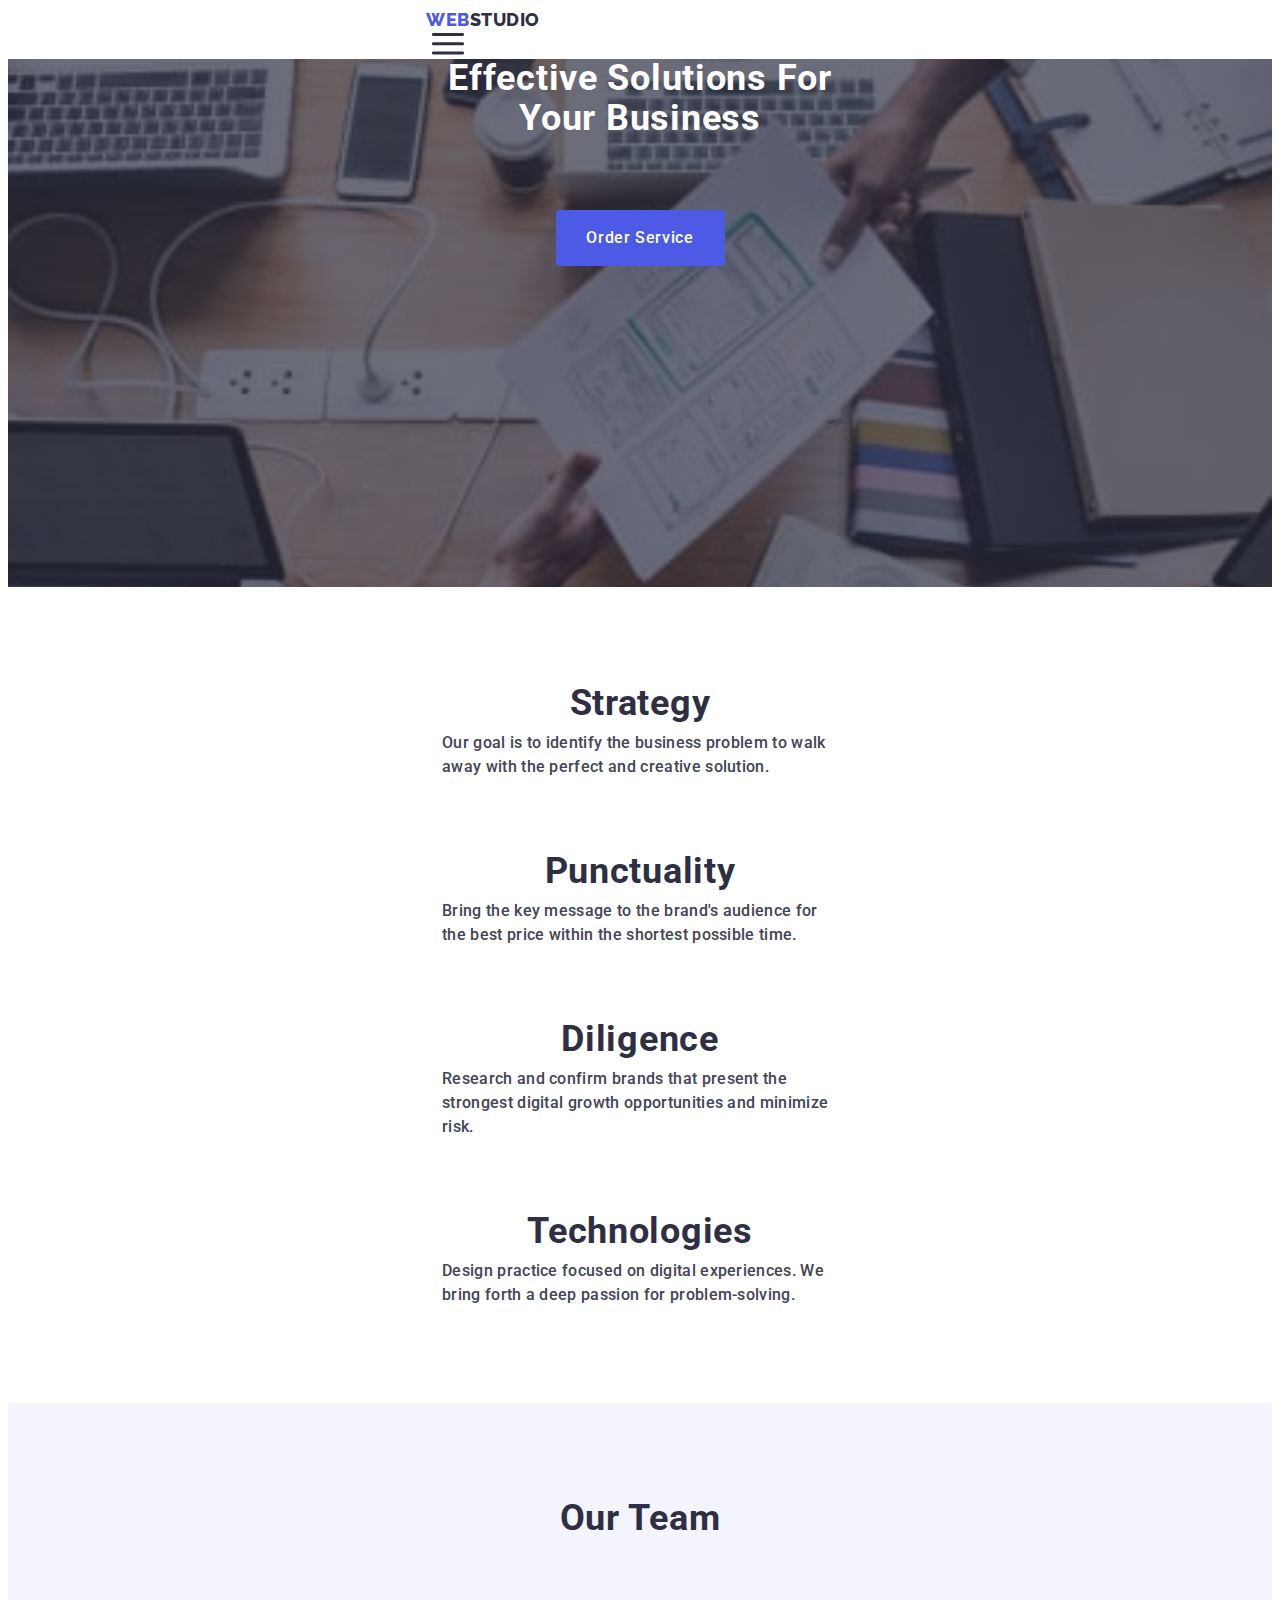
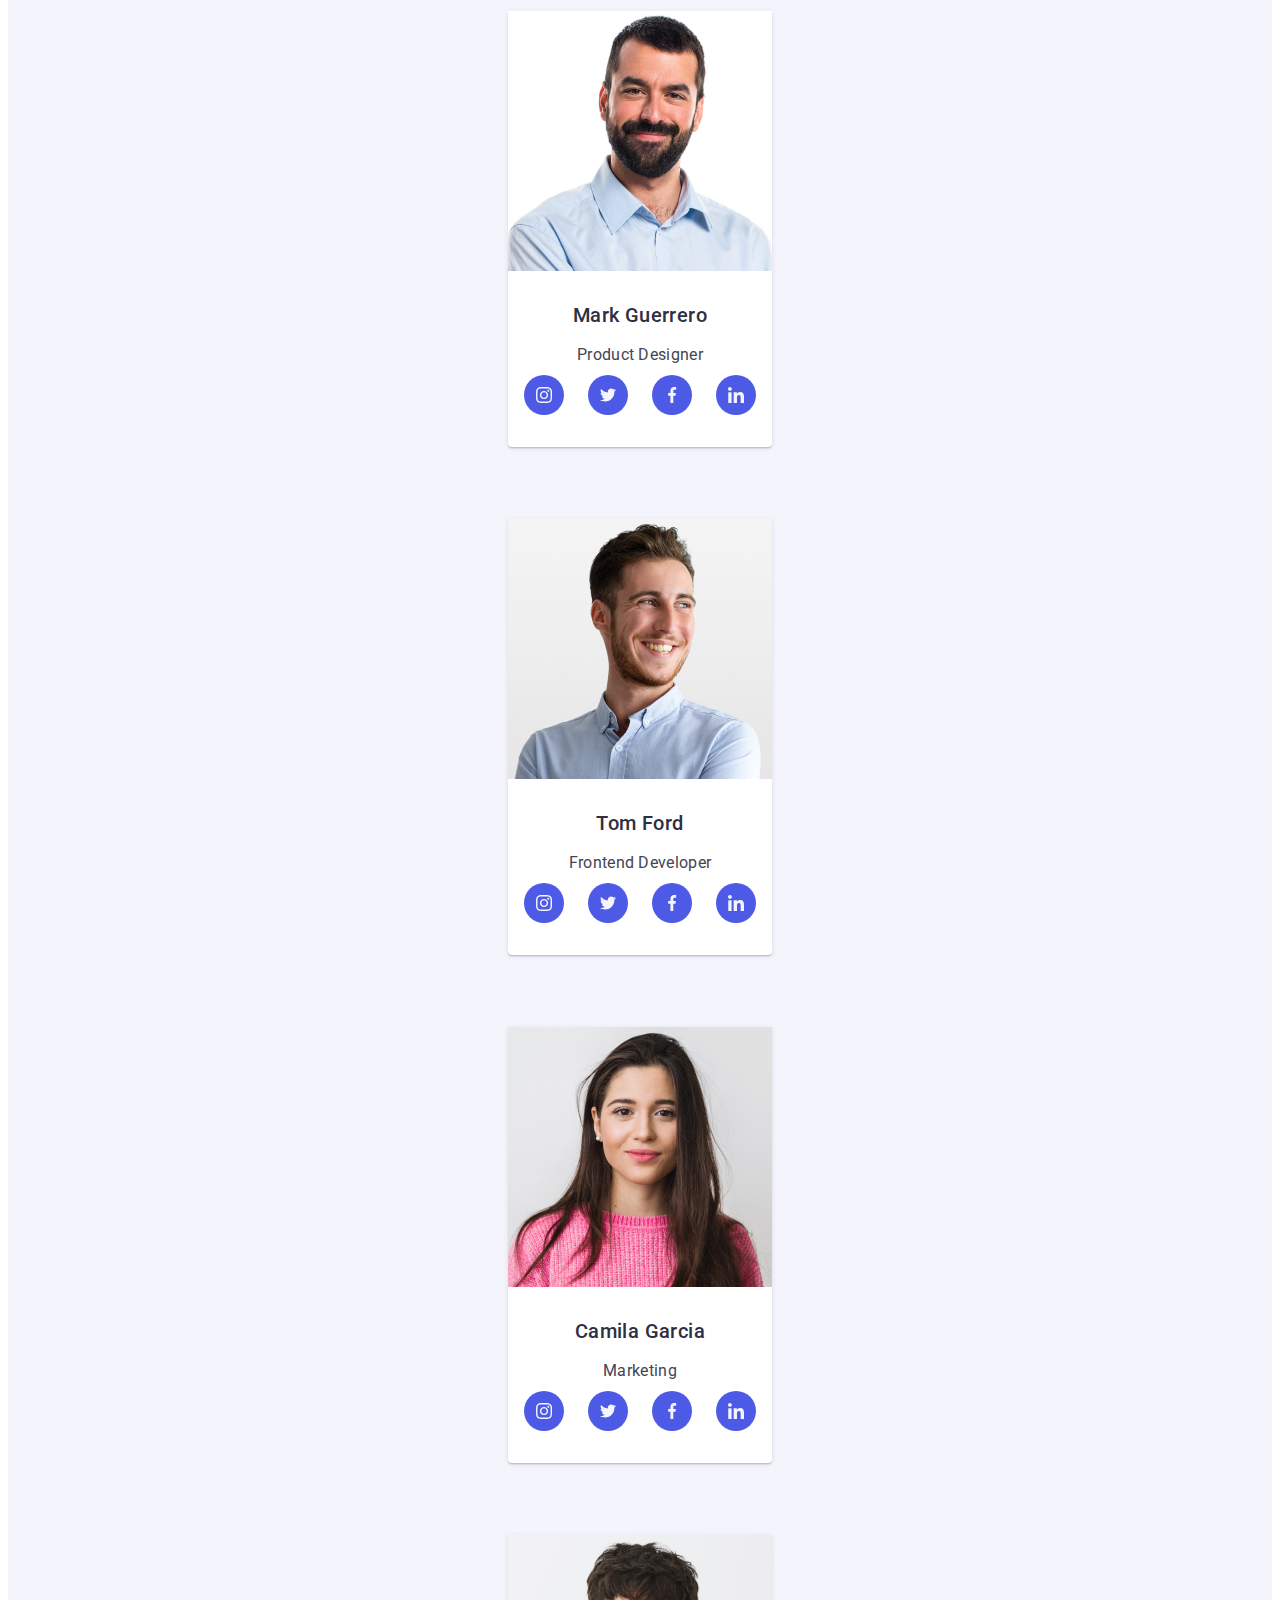
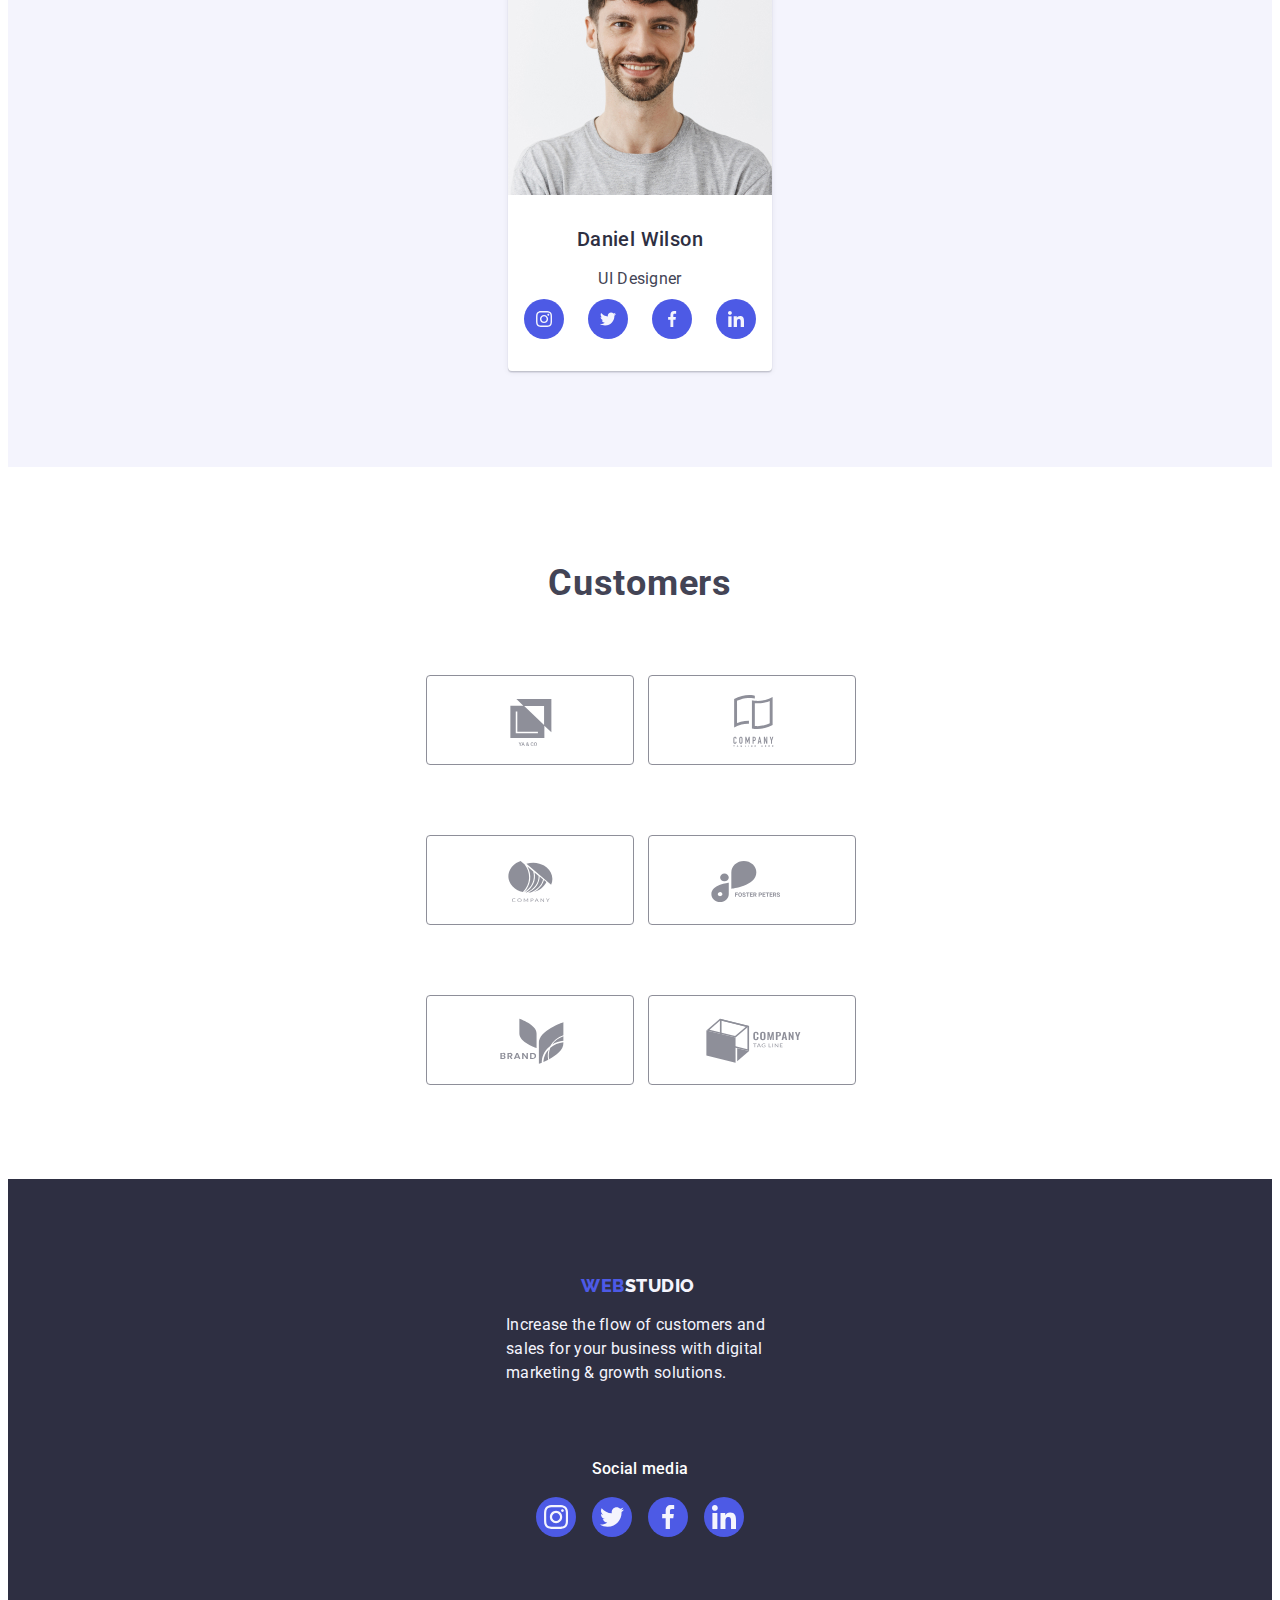
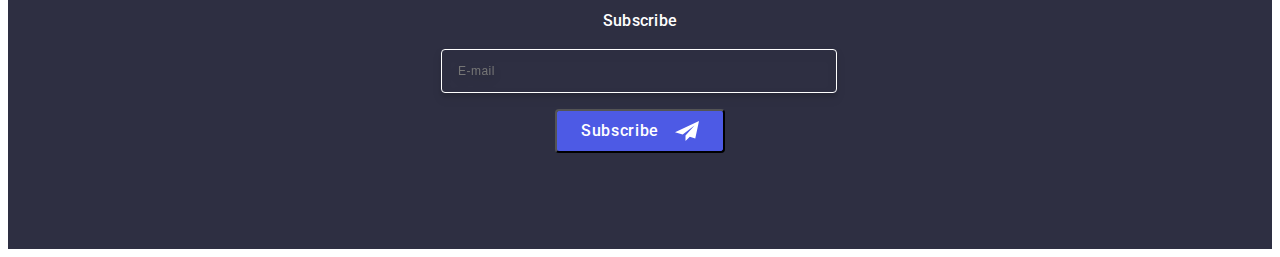
==== index.html @ 1b1dd99d "css" ====
<!DOCTYPE html>
<html lang="en">

<head>
  <meta charset="UTF-8">
  <meta http-equiv="X-UA-Compatible" content="IE=edge">
  <meta name="viewport" content="width=device-width, initial-scale=1.0">

  <link rel="stylesheet" href="https://cdnjs.cloudflare.com/ajax/libs/modern-normalize/2.0.0/modern-normalize.min.css"
    integrity="sha512-4xo8blKMVCiXpTaLzQSLSw3KFOVPWhm/TRtuPVc4WG6kUgjH6J03IBuG7JZPkcWMxJ5huwaBpOpnwYElP/m6wg=="
    crossorigin="anonymous" referrerpolicy="no-referrer" />

  <link rel="stylesheet" href="./css/styles.css">

  <link rel="preconnect" href="https://fonts.googleapis.com">
  <link rel="preconnect" href="https://fonts.gstatic.com" crossorigin>
  <link href="https://fonts.googleapis.com/css2?family=Raleway:wght@800&family=Roboto:wght@400;500;700&display=swap"
    rel="stylesheet">

  <title>WebStudio</title>

</head>

<body>

  <!-- Header -->

  <header class="teg-header">
    <div class="header-div container">
      <nav class="navigation list">
        <a href="./index.html" class="header-logo link">Web<span class="span-header">Studio</span></a>

        <ul class="menu list">
          <li><a href="./index.html" class="header-studio link current">Studio</a></li>
          <li><a href="./portfolio.html" class="header-studio link">Portfolio</a></li>
          <li><a href="" class="header-studio link">Contacts</a></li>
        </ul>
      </nav>

      <address class="mail-tel">
        <ul class="address list">
          <li><a href="mailto:info@devstudio.com" class="mail-tel-list link"> info@devstudio.com </a></li>
          <li><a href="tel:+110001111111" class="mail-tel-list link"> +11 (000) 111-11-11 </a></li>
        </ul>
      </address>

      <button type="button" class="open-menu-btn js-open-menu"><svg class="menu-svg-vector"><use href="./images/icons.svg#icon-Vector-1"></use></svg></button>

    </div>


<!-- mob-menu -->


    <div class="mob-menu js-menu-container">





      <button type="button" class="close-menu-btn js-close-menu"><svg class="menu-svg"><use href="./images/icons.svg#icon-icon-close-black"></use></svg></button>

      

<ul class="mob-menu-ul list">
  <li><a href="./index.html" class="mob-header-studio link current">Studio</a></li>
  <li><a href="./portfolio.html" class="mob-header-studio link">Portfolio</a></li>
  <li><a href="" class="mob-header-studio link">Contacts</a></li>
</ul>
</nav>




<address class="mob-mail-tel">
  <ul class="mob-address list">
    <li><a href="mailto:info@devstudio.com" class="mob-mail-tel-list link"> info@devstudio.com </a></li>
    <li><a href="tel:+110001111111" class=" mail link"> +11 (000) 111-11-11 </a></li>
  </ul>
</address>




<!-- <ul class="mob-ul-class-two list">
  <li class="mob-li-insta"><a href="" class="mob-insta-a"><svg class="mob-svg-teg-two" width="16" height="16">
        <use href="./images/icons.svg#icon-icon-instagram"></use>
      </svg></a></li>

  <li class="mob-li-insta"><a href="" class="mob-insta-a"><svg class="mob-svg-teg-two" width="16" height="16">
        <use href="./images/icons.svg#icon-icon-twitter"></use>
      </svg></a></li>

  <li class="mob-li-insta"><a href="" class="mob-insta-a"><svg class="mob-svg-teg-two" width="16" height="16">
        <use href="./images/icons.svg#icon-icon-facebook"></use>
      </svg></a></li>

  <li class="mob-li-insta"><a href="" class="mob-insta-a"><svg class="mob-svg-teg-two" width="16" height="16">
        <use href="./images/icons.svg#icon-icon-linkedin"></use>
      </svg></a></li>

</ul> -->

    </div>
  </header>





  <!-- Main -->

  <main>

    <!-- section 1 -->

    <section class="section-one">
      <div class="container">
        <h1 class="section-one-title">Effective Solutions for Your Business</h1>
        <button type="button" class="section-one-button" data-modal-open>Order Service</button>
      </div>
    </section>

    <!-- section 2 -->

    <section class="section-two">
      <div class="container">
        <h2 hidden class="visually-hidden">features</h2>

        <ul class="ul-class list">
          <li class="ul-content">

            <div class="div-icon"><svg width="64" height="64">
                <use href="./images/icons.svg#icon-icon-antenna"></use>
              </svg></div>

            <h3 class="section-two-title">Strategy</h3>
            <p class="section-two-p">Our goal is to identify the business problem
              to walk away with the perfect and creative solution.</p>
          </li>



          <li class="ul-content">

            <div class="div-icon"><svg width="64" height="64">
                <use href="./images/icons.svg#icon-icon-clock"></use>
              </svg></div>

            <h3 class="section-two-title">Punctuality</h3>
            <p class="section-two-p">Bring the key message to the brand's audience for the best price within the
              shortest possible time.</p>
          </li>



          <li class="ul-content">

            <div class="div-icon"><svg width="64" height="64">
                <use href="./images/icons.svg#icon-icon-diagram"></use>
              </svg></div>

            <h3 class="section-two-title">Diligence</h3>
            <p class="section-two-p">Research and confirm brands that present the
              strongest digital growth opportunities and minimize risk.</p>
          </li>



          <li class="ul-content">

            <div class="div-icon"><svg width="64" height="64">
                <use href="./images/icons.svg#icon-icon-astronaut"></use>
              </svg></div>

            <h3 class="section-two-title">Technologies</h3>
            <p class="section-two-p">Design practice focused on digital experiences.
              We bring forth a deep passion for problem-solving.</p>
          </li>
        </ul>
      </div>
    </section>

    <!-- section 3 -->

    <!-- <section class="section-three">
      <div class="container">
        <h2 class="section-three-title">What are we doing</h2>
        <ul class="ul-class list">
          <li class="ul-two-content"><img src="./images/images/Rectangle1.jpg" alt="Laptop photo" width="360"></li>
          <li class="ul-two-content"><img src="./images/images/Rectangle2.jpg" alt="Photo of the mobile application"
              width="360"></li>
          <li class="ul-two-content"><img src="./images/images/Rectangle3.jpg" alt="Phone photo" width="360"></li>
        </ul>
        </div>
        </section> -->




    <!-- section 4 -->

    <section class="section-four">
      <div class="container">
        <h2 class="section-three-title">Our Team</h2>


        <ul class="ul-class list ul-four">

          <li class="ul-three-content list-background"><img src="./images/images/img1.jpg" alt="Employee photo"
              width="264">

            <div class="members-container">
              <h3 class="section-two-title title-modile">Mark Guerrero</h3>
              <p class="section-two-p p-mobile">Product Designer</p>
              <ul class="ul-class-two list">
                <li class="li-insta"><a href="" class="insta-a"><svg class="svg-teg-two" width="16" height="16">
                      <use href="./images/icons.svg#icon-icon-instagram"></use>
                    </svg></a></li>

                <li class="li-insta"><a href="" class="insta-a"><svg class="svg-teg-two" width="16" height="16">
                      <use href="./images/icons.svg#icon-icon-twitter"></use>
                    </svg></a></li>

                <li class="li-insta"><a href="" class="insta-a"><svg class="svg-teg-two" width="16" height="16">
                      <use href="./images/icons.svg#icon-icon-facebook"></use>
                    </svg></a></li>

                <li class="li-insta"><a href="" class="insta-a"><svg class="svg-teg-two" width="16" height="16">
                      <use href="./images/icons.svg#icon-icon-linkedin"></use>
                    </svg></a></li>

              </ul>
            </div>
          </li>

          <li class="ul-three-content list-background"><img src="./images/images/img2.jpg" alt="Employee photo"
              width="264">

            <div class="members-container">
              <h3 class="section-two-title title-modile">Tom Ford</h3>
              <p class="section-two-p p-mobile">Frontend Developer</p>
              <ul class="ul-class-two list">

                <li class="li-insta"><a href="" class="insta-a"><svg class="svg-teg-two" width="16" height="16">
                      <use href="./images/icons.svg#icon-icon-instagram"></use>
                    </svg></a></li>

                <li class="li-insta"><a href="" class="insta-a"><svg class="svg-teg-two" width="16" height="16">
                      <use href="./images/icons.svg#icon-icon-twitter"></use>
                    </svg></a></li>

                <li class="li-insta"><a href="" class="insta-a"><svg class="svg-teg-two" width="16" height="16">
                      <use href="./images/icons.svg#icon-icon-facebook"></use>
                    </svg></a></li>

                <li class="li-insta"><a href="" class="insta-a"><svg class="svg-teg-two" width="16" height="16">
                      <use href="./images/icons.svg#icon-icon-linkedin"></use>
                    </svg></a></li>

              </ul>
            </div>
          </li>

          <li class="ul-three-content list-background"><img src="./images/images/img3.jpg" alt="Employee photo"
              width="264">
            <div class="members-container">
              <h3 class="section-two-title title-modile">Camila Garcia</h3>
              <p class="section-two-p p-mobile">Marketing</p>
              <ul class="ul-class-two list">
                <li class="li-insta"><a href="" class="insta-a"><svg class="svg-teg-two" width="16" height="16">
                      <use href="./images/icons.svg#icon-icon-instagram"></use>
                    </svg></a></li>

                <li class="li-insta"><a href="" class="insta-a"><svg class="svg-teg-two" width="16" height="16">
                      <use href="./images/icons.svg#icon-icon-twitter"></use>
                    </svg></a></li>

                <li class="li-insta"><a href="" class="insta-a"><svg class="svg-teg-two" width="16" height="16">
                      <use href="./images/icons.svg#icon-icon-facebook"></use>
                    </svg></a></li>

                <li class="li-insta"><a href="" class="insta-a"><svg class="svg-teg-two" width="16" height="16">
                      <use href="./images/icons.svg#icon-icon-linkedin"></use>
                    </svg></a></li>
              </ul>
            </div>
          </li>

          <li class="ul-three-content list-background"><img src="./images/images/img4.jpg" alt="Employee photo"
              width="264">

            <div class="members-container">
              <h3 class="section-two-title title-modile">Daniel Wilson</h3>
              <p class="section-two-p p-mobile">UI Designer</p>
              <ul class="ul-class-two list">
                <li class="li-insta"><a href="" class="insta-a"><svg class="svg-teg-two" width="16" height="16">
                      <use href="./images/icons.svg#icon-icon-instagram"></use>
                    </svg></a></li>

                <li class="li-insta"><a href="" class="insta-a"><svg class="svg-teg-two" width="16" height="16">
                      <use href="./images/icons.svg#icon-icon-twitter"></use>
                    </svg></a></li>

                <li class="li-insta"><a href="" class="insta-a"><svg class="svg-teg-two" width="16" height="16">
                      <use href="./images/icons.svg#icon-icon-facebook"></use>
                    </svg></a></li>

                <li class="li-insta"><a href="" class="insta-a"><svg class="svg-teg-two" width="16" height="16">
                      <use href="./images/icons.svg#icon-icon-linkedin"></use>
                    </svg></a></li>
              </ul>
            </div>
          </li>
        </ul>
      </div>
    </section>

    <!-- section 5 -->

    <section class="section-five">

      <div class="container">
        <h2 class="title-five">Customers</h2>

        <ul class="customers-list">

          <li class="li-customers"><a href="" class="a-customers"><svg class="svg-five" width="104" height="56">
                <use href="./images/icons.svg#icon-icon-logo1"></use>
              </svg></a></li>

          <li class="li-customers"><a href="" class="a-customers"><svg class="svg-five" width="104" height="56">
                <use href="./images/icons.svg#icon-icon-logo2"></use>
              </svg></a></li>

          <li class="li-customers"><a href="" class="a-customers"><svg class="svg-five" width="104" height="56">
                <use href="./images/icons.svg#icon-icon-logo3"></use>
              </svg></a></li>

          <li class="li-customers"><a href="" class="a-customers"><svg class="svg-five" width="104" height="56">
                <use href="./images/icons.svg#icon-icon-logo4"></use>
              </svg></a></li>

          <li class="li-customers"><a href="" class="a-customers"><svg class="svg-five" width="104" height="56">
                <use href="./images/icons.svg#icon-icon-logo5"></use>
              </svg></a></li>

          <li class="li-customers"><a href="" class="a-customers"><svg class="svg-five" width="104" height="56">
                <use href="./images/icons.svg#icon-icon-logo6"></use>
              </svg></a></li>


        </ul>





      </div>
    </section>

  </main>

  <!-- Footer -->
  <footer class="footer">

    <div class="div-footer container">

      <div class="div-footer-two ">
        <a href="./index.html" class="footer-logo link">Web<span class="span-footer">Studio</span></a>
        <p class="footer-p">Increase the flow of customers and sales for your business with
          digital marketing & growth solutions.</p>
      </div>

      <div class="div-footer-two">
        <p class="footer-p-two">Social media</p>
        <ul class="footer-ul">

          <li class="footer-li"><a href="" class="footer-a"><svg class="svg-footer" width="24" height="24">
                <use href="./images/icons.svg#icon-icon-instagram"></use>
              </svg></a></li>

          <li class="footer-li"><a href="" class="footer-a"><svg class="svg-footer" width="24" height="24">
                <use href="./images/icons.svg#icon-icon-twitter"></use>
              </svg></a></li>

          <li class="footer-li"><a href="" class="footer-a"><svg class="svg-footer" width="24" height="24">
                <use href="./images/icons.svg#icon-icon-facebook"></use>
              </svg></a></li>

          <li class="footer-li"><a href="" class="footer-a"><svg class="svg-footer" width="24" height="24">
                <use href="./images/icons.svg#icon-icon-linkedin"></use>
              </svg></a></li>

        </ul>

      </div>

      <!-- Form -->

      <div class="div-form">

        <p class="p-form">Subscribe</p>

        <form class="form">

          <label class="label-form">

            <input type="email" name="name-input" placeholder="E-mail" class="input">

          </label>

          <button type="submit" class="form-button">Subscribe<svg width="24" height="24" class="form-svg">
              <use href="./images/icons.svg#icon-telega"></use>
            </svg></button>

        </form>
      </div>
    </div>



  </footer>


  <!-- Window -->

  <!-- <div class="backdrope is-hidden" data-modal>
                
                
                <div class="div-window-two window-div" >
                
                <button type="button" class="button-window" data-modal-close><svg class="svg-window" width="8" height="8">
                    <use href="./images/icons.svg#icon-icon-close-black"></use>
                  </svg></button>
                
                <p class="window-p">Leave your contacts and we will call you back</p> -->

  <!-- Form -->

  <!-- <form>
                
                     <div class="window-div-form">
                
                <label for="user-name" class="label-form-window">Name</label>
                
                  <div class="window-div-label">
                <input type="text" name="user-name" id="user-name" class="window-div-input">
                <svg width="18" height="24" class="input-svg"><use href="./images/icons.svg#icon-person-black"></use></svg>
                  </div>
                
                      </div>
                
                
                      <div class="window-div-form">
                
                <label for="user-name-two" class="label-form-window">Phone</label>
                
                <div class="window-div-label">
                  <input type="text" name="user-name" id="user-name-two" class="window-div-input">
                  <svg width="18" height="24" class="input-svg"><use href="./images/icons.svg#icon-phone-black"></use></svg>
                </div>
                  </div>
                
                      <div class="window-div-form">
                <label for="user-name-three" class="label-form-window">Email</label>
                
                <div class="window-div-label">
                <input type="text" name="user-name" id="user-name-three" class="window-div-input">
                <svg width="18" height="24" class="input-svg"><use href="./images/icons.svg#icon-email-black"></use></svg>
                </div>
                
                      </div> -->

  <!-- comment -->

  <!-- <div class="div-form-four">
                
                <label for="user-comment" class="label-form-window">Comment</label>
                <textarea name="user-comment" id="user-comment" placeholder="Text input" cols="30" rows="10" class="textarea"></textarea>
                
                      </div>
                
                
                    <div class="div-checkbox">
                
                <input type="checkbox" id="user-privacy" value="true" name="user-privacy" class="visually-hidden checkbox-input">
                <label for="user-privacy" class="checkbox-label">
                  <span class="checkbox-span"><svg width="10" height="8"><use href="./images/icons.svg#icon-vector"></use></svg></span>
                  I accept the terms and conditions of the <a href="" class="span-a"><u>Privacy Policy</u></a>
                </label>
                
                    </div>

                    <button class="form-button-two">Send</button>
                    </form>
                    
                    
                    </div>
                    
                    </div> -->

  


  <script src="./js/mobile-menu.js"></script>

  <script src="./js/modal.js"></script>
  

</body>

</html>
---- css/styles.css ----
:root {
    --background-color: #FFFFFF;
    --logo-color: #2e2f42;
    --nav-color: #404bbf;
    --p-color: #434455;
    --section-color: #f4f4fd;
    --logo-color: #4D5AE5;
}


body {
    font-family: "Roboto", sans-serif;
    color: #434455;
    background-color: #FFFFFF;
}

p,
h1,
h2,
h3,
h4,
h5,
h6 {
    margin-top: 0;
    margin-bottom: 0;
}

.link {
    text-decoration: none;
}

img {
    display: block;
}

a {
    text-decoration: none;
}

ul {
    list-style-type: none;
    margin-top: 0;
    margin-bottom: 0;
    padding-left: 0;
}

.visually-hidden {
    position: absolute;
    width: 1px;
    height: 1px;
    margin: -1px;
    border: 0;
    padding: 0;
    white-space: nowrap;
    clip-path: inset(100%);
    clip: rect(0 0 0 0);
    overflow: hidden;
}

/* .teg-header {
    border-bottom: 1px solid #e7e9fc;
    box-shadow: 0px 2px 1px rgba(46, 47, 66, 0.08), 0px 1px 1px rgba(46, 47, 66, 0.16), 0px 1px 6px rgba(46, 47, 66, 0.08);
}


.header-logo {
    font-family: "Raleway", sans-serif;
    font-weight: 800;
    font-size: 18px;
    line-height: 1.17;
    letter-spacing: 0.03em;
    text-transform: uppercase;
    color: #4d5ae5;
    margin-right: 76px;
}

.span-header {
    color: #2e2f42;
    text-transform: uppercase;
}

.app-class {
    display: block;
    transition: box-shadow 250ms cubic-bezier(0.4, 0, 0.2, 1);
}

.app-class:hover {
    box-shadow: 0px 1px 6px rgba(46, 47, 66, 0.08),
    0px 1px 1px rgba(46, 47, 66, 0.16),
    0px 2px 1px rgba(46, 47, 66, 0.08);
}

.app-class:focus {
    box-shadow: 0px 1px 6px rgba(46, 47, 66, 0.08),
    0px 1px 1px rgba(46, 47, 66, 0.16),
    0px 2px 1px rgba(46, 47, 66, 0.08);
}

.header-studio {
    font-weight: 500;
    font-size: 16px;
    line-height: 1.5;
    letter-spacing: 0.02em;
    color: #2e2f42;
    padding-top: 24px;
    padding-bottom: 24px;
    display: block;
    transition: color 250ms cubic-bezier(0.4, 0, 0.2, 1);
}

.list {
    list-style: none;
}

.header-studio:hover {
    color: #404bbf;
}

.header-studio:focus {
    color: #404bbf;
}

.mail-tel {
    font-style: normal;
    margin-left: auto;
}

.address-style {
    font-style: normal;
}

.mail-tel-list {
    font-size: 16px;
    line-height: 1.5;
    letter-spacing: 0.02em;
    color: #434455;
    transition: color 250ms cubic-bezier(0.4, 0, 0.2, 1);
}

.mail-tel-list:hover {
    color: #404BBF;
}

.mail-tel-list:focus {
    color: #404bbf;
}

.section-one {
    background-color: #2e2f42;
    padding-top: 188px;
    padding-bottom: 188px;
    background-image: linear-gradient(rgba(46, 47, 66, 0.7),
    rgba(46, 47, 66, 0.7)), url(../images/images/7e83b6c8ee4603ea892aa8aaebb3c5fe.jpg);
    max-width: 1440px;
    background-repeat: no-repeat;
    background-position: center;
    background-size: cover;
    margin: auto;
}

.section-one-title {
    font-size: 56px;
    line-height: 1.07;
    text-align: center;
    letter-spacing: 0.02em;
    color: #FFFFFF;
    max-width: 496px;
    margin-left: auto;
    margin-right: auto;
    margin-bottom: 48px;
}

.div-icon {
    display: flex;
    align-items: center;
    justify-content: center;
    height: 112px;
    background-color: #F4F4FD;
    border-radius: 4px;
    margin-bottom: 8px;
}

.ul-four {
    box-shadow: 0px 1px 6px rgba(46, 47, 66, 0.08),
    0px 1px 1px rgba(46, 47, 66, 0.16),
    0px 2px 1px rgba(46, 47, 66, 0.08);;
}

.section-one-button {
    font-family: "Roboto", sans-serif;
    background-color: #4D5AE5;
    font-weight: 500;
    font-size: 16px;
    line-height: 1.5;
    letter-spacing: 0.04em;
    color: #FFFFFF;
    cursor: pointer;
    display: block;
    min-width: 169px;
    height: 56px;
    border: none;
    border-radius: 4px;
    margin-left: auto;
    margin-right: auto;
    transition: background-color 250ms cubic-bezier(0.4, 0, 0.2, 1);;
}

.section-one-button:hover {
    background-color: #404BBF;
    text-align: center;
}

.section-one-button:focus {
    background-color: #404BBF;
}

.section-two-title {
    font-weight: 500;
    font-size: 20px;
    line-height: 1.2;
    letter-spacing: 0.02em;
    color: #2e2f42;
    margin-bottom: 8px;
}

.section-two-p {
    font-size: 16px;
    line-height: 1.5;
    letter-spacing: 0.02em;
    color: #434455;
}

/*  */

.section-three-title {
    font-size: 36px;
    line-height: 1.11;
    text-align: center;
    letter-spacing: 0.02em;
    text-transform: capitalize;
    color: #2e2f42;
    margin-bottom: 72px;
}

.section-four {
    background-color: #F4F4FD;
    /* padding-top: 120px;
    padding-bottom: 120px; */
}

 .list-background {
    background-color: #FFFFFF;
}

.footer {
    background-color: #2e2f42;
    padding-top: 100px;
    padding-bottom: 100px;
}










/* .footer-logo {
    font-family: "Raleway", sans-serif;
    font-weight: 800;
    font-size: 18px;
    line-height: 1.17;
    letter-spacing: 0.03em;
    color: #4d5ae5;
    text-transform: uppercase;
    display: inline-block;
    margin-bottom: 16px;
} */

/* .span-footer {
    color: #f4f4fd;
    text-transform: uppercase;
}

.footer-p {
    line-height: 1.5;
    color: #F4F4FD;
    letter-spacing: 0.02em;
    max-width: 264px;
} */









/* .buttons {
    font-family: "Roboto", sans-serif;
    font-weight: 500;
    font-size: 16px;
    line-height: 1.5;
    letter-spacing: 0.04em;
    color: #4d5ae5;
    background-color: #F4F4FD;
    cursor: pointer;
    padding: 12px 24px;
    border: 1px solid #e7e9fc;
    border-radius: 4px;
    transition: color 250ms cubic-bezier(0.4, 0, 0.2, 1),
    background-color 250ms cubic-bezier(0.4, 0, 0.2, 1),
    border-color 250ms cubic-bezier(0.4, 0, 0.2, 1),
    box-shadow 250ms cubic-bezier(0.4, 0, 0.2, 1);
}

.buttons:hover {
    color: #FFFFFF;
    background-color: #404BBF;
    border: 1px solid transparent;
    box-shadow: 0px 3px 1px rgba(0, 0, 0, 0.1),
    0px 2px 1px rgba(0, 0, 0, 0.08),
    0px 2px 2px rgba(0, 0, 0, 0.12);
}

.buttons:focus {
    color: #FFFFFF;
    background-color: #404BBF;
    border: 1px solid transparent;
    box-shadow: 0px 3px 1px rgba(0, 0, 0, 0.1),
    0px 2px 1px rgba(0, 0, 0, 0.08), 
    0px 2px 2px rgba(0, 0, 0, 0.12);
}

.title-for-photo {
    font-weight: 500;
    font-size: 20px;
    line-height: 1.2;
    letter-spacing: 0.02em;
    color: #2e2f42;
}

.p-for-photo {
    font-size: 16px;
    line-height: 1.5;
    letter-spacing: 0.02em;
    color: #434455;
}

.portfolio-address {
    font-style: normal;
}

.section-two-p:hover {
    color: #404bbf;
}

.section-two-p:focus {
    color: #404bbf;
}

.header-div {
    display: flex;
    align-items: center;
}

.container {
    width: 1158px;
    margin: 0 auto;
    padding-left: 15px;
    padding-right: 15px;
}

.navigation {
    display: flex;
    align-items: center;
}

.menu {
    display: flex;
    gap: 40px;
}

.address {
    display: flex;
    gap: 40px;
}

.section-two {
    padding-top: 120px;
    padding-bottom: 120px;
} */
/*  
.ul-class {
    display: flex;
    gap: 24px;
}

.ul-class-two {
    display: flex;
    justify-content: center;
    gap: 24px;
}
/*  */
.li-insta {
    width: 40px;
    height: 40px;
}

.insta-a {
    width: 100%;
    height: 100%;
    background-color: #4d5ae5;
    border-radius: 50%;
    display: flex;
    align-items: center;
    justify-content: center;
    transition: background-color 250ms cubic-bezier(0.4, 0, 0.2, 1);
}

.svg-teg-two {
    fill: #f4f4fd;
}

/* /*  */
.insta-a:hover {
    background-color: #404BBF;
}

.insta-a:focus {
    background-color: #404bbf;
}

/* .ul-content {
    width: calc((100% - 72px) / 4);
} */
/* 
.section-three {
    padding-bottom: 120px;
}

.ul-two-content {
    width: calc((100% - 48px) / 3);
} */
/*  */
.ul-three-content {
    /* width: calc((100% - 72px) / 4); */
    border-radius: 0px 0px 4px 4px;
    /* box-shadow: 0px 1px 6px rgba(46, 47, 66, 0.08),
    0px 1px 1px rgba(46, 47, 66, 0.16),
    0px 2px 1px rgba(46, 47, 66, 0.08); */
}


/* 
.section-five {
    padding-top: 120px;
    padding-bottom: 120px;
}

.section-two-title {
    font-weight: 500;
    font-size: 20px;
    line-height: 1.2;
    letter-spacing: 0.02em;
    color: #2e2f42;
    margin-bottom: 8px;
}

.section-two-p {
    font-size: 16px;
    line-height: 1.5;
    letter-spacing: 0.02em;
    color: #434455;
}

/*  */

.section-three-title {
    font-size: 36px;
    line-height: 1.11;
    text-align: center;
    letter-spacing: 0.02em;
    text-transform: capitalize;
    color: #2e2f42;
    margin-bottom: 72px;
}

.section-four {
    background-color: #F4F4FD;
    /* padding-top: 120px;
    padding-bottom: 120px; */
}

/* .list-background {
    background-color: #FFFFFF;
}
/*  */
.footer {
    background-color: #2e2f42;
    padding-top: 100px;
    padding-bottom: 100px;
}










/* .footer-logo {
    font-family: "Raleway", sans-serif;
    font-weight: 800;
    font-size: 18px;
    line-height: 1.17;
    letter-spacing: 0.03em;
    color: #4d5ae5;
    text-transform: uppercase;
    display: inline-block;
    margin-bottom: 16px;
} */

/* .span-footer {
    color: #f4f4fd;
    text-transform: uppercase;
}

.footer-p {
    line-height: 1.5;
    color: #F4F4FD;
    letter-spacing: 0.02em;
    max-width: 264px;
} */









/* .buttons {
    font-family: "Roboto", sans-serif;
    font-weight: 500;
    font-size: 16px;
    line-height: 1.5;
    letter-spacing: 0.04em;
    color: #4d5ae5;
    background-color: #F4F4FD;
    cursor: pointer;
    padding: 12px 24px;
    border: 1px solid #e7e9fc;
    border-radius: 4px;
    transition: color 250ms cubic-bezier(0.4, 0, 0.2, 1),
    background-color 250ms cubic-bezier(0.4, 0, 0.2, 1),
    border-color 250ms cubic-bezier(0.4, 0, 0.2, 1),
    box-shadow 250ms cubic-bezier(0.4, 0, 0.2, 1);
}

.buttons:hover {
    color: #FFFFFF;
    background-color: #404BBF;
    border: 1px solid transparent;
    box-shadow: 0px 3px 1px rgba(0, 0, 0, 0.1),
    0px 2px 1px rgba(0, 0, 0, 0.08),
    0px 2px 2px rgba(0, 0, 0, 0.12);
}

.buttons:focus {
    color: #FFFFFF;
    background-color: #404BBF;
    border: 1px solid transparent;
    box-shadow: 0px 3px 1px rgba(0, 0, 0, 0.1),
    0px 2px 1px rgba(0, 0, 0, 0.08), 
    0px 2px 2px rgba(0, 0, 0, 0.12);
}

.title-for-photo {
    font-weight: 500;
    font-size: 20px;
    line-height: 1.2;
    letter-spacing: 0.02em;
    color: #2e2f42;
}

.p-for-photo {
    font-size: 16px;
    line-height: 1.5;
    letter-spacing: 0.02em;
    color: #434455;
}

.portfolio-address {
    font-style: normal;
}

.section-two-p:hover {
    color: #404bbf;
}

.section-two-p:focus {
    color: #404bbf;
}

.header-div {
    display: flex;
    align-items: center;
}

.container {
    width: 1158px;
    margin: 0 auto;
    padding-left: 15px;
    padding-right: 15px;
}

.navigation {
    display: flex;
    align-items: center;
}

.menu {
    display: flex;
    gap: 40px;
}

.address {
    display: flex;
    gap: 40px;
}

.section-two {
    padding-top: 120px;
    padding-bottom: 120px;
} */
/*  
.ul-class {
    display: flex;
    gap: 24px;
}

.ul-class-two {
    display: flex;
    justify-content: center;
    gap: 24px;
}
/*  */
.li-insta {
    width: 40px;
    height: 40px;
}

.insta-a {
    width: 100%;
    height: 100%;
    background-color: #4d5ae5;
    border-radius: 50%;
    display: flex;
    align-items: center;
    justify-content: center;
    transition: background-color 250ms cubic-bezier(0.4, 0, 0.2, 1);
}

.svg-teg-two {
    fill: #f4f4fd;
}

/* /*  */
.insta-a:hover {
    background-color: #404BBF;
}

.insta-a:focus {
    background-color: #404bbf;
}

/* .ul-content {
    width: calc((100% - 72px) / 4);
} */
/* 
.section-three {
    padding-bottom: 120px;
}

.ul-two-content {
    width: calc((100% - 48px) / 3);
} */
/*  */
.ul-three-content {
    /* width: calc((100% - 72px) / 4); */
    border-radius: 0px 0px 4px 4px;
    /* box-shadow: 0px 1px 6px rgba(46, 47, 66, 0.08),
    0px 1px 1px rgba(46, 47, 66, 0.16),
    0px 2px 1px rgba(46, 47, 66, 0.08); */
}


/* 
.section-five {
    padding-top: 120px;
    padding-bottom: 120px;
}

.title-five {
    font-size: 36px;
    line-height: 1.11;
    color: #2e2f42;
    margin-bottom: 72px;
    text-align: center;
}

.current {
    color: #404bbf;
    position: relative;
}

.current::after {
    content: "";
    position: absolute;
    left: 0;
    bottom: -1px;
    height: 4px;
    background-color: #404bbf;
    border-radius: 2px;
    transition: color 250ms cubic-bezier(0.4, 0, 0.2, 1);
    width: 100%;
}

/*  */
.customers-list {
    display: flex;
    gap: 24px;
}

.li-customers {
    width: calc((100% - 120px) / 6);
    height: 88px;
}

.a-customers {
    width: 100%;
    height: 100%;
    border: 1px solid #8e8f99;
    border-radius: 4px;
    display: flex;
    align-items: center;
    justify-content: center;
    color: #8e8f99;
    transition: border-color 250ms cubic-bezier(0.4, 0, 0.2, 1),
        color 250ms cubic-bezier(0.4, 0, 0.2, 1);
    ;
}

/*  */
.a-customers:hover {
    border-color: #404bbf;
    color: #404bbf;
}

.a-customers:focus {
    border-color: #404bbf;
    color: #404bbf;
}

/*  */
.svg-five {
    fill: currentColor;
}

/* /*  */
.members-container {
    padding: 32px 16px;
    text-align: center;
    padding: 32px 0;
}

/* .section-portfolio {
    padding-top: 96px;
    padding-bottom: 120px;
}

.ul-content-portfolio-but {
    display: flex;
    gap: 24px;
    justify-content: center;
    margin-bottom: 72px;
}

.ul-content-portfolio-photo {
    display: flex;
    flex-wrap: wrap;
    column-gap: 24px;
    row-gap: 48px;
}

.li-content {
    width: calc((100% - 48px) / 3);
}

.li-content-div {
    padding: 32px 16px;
    border: 1px solid #e7e9fc;
    border-top: none;
}

.main-title {
    margin-bottom: 8px;
}

.div-footer {
    display: flex;
    align-items: baseline;
}

.div-footer-two {
    margin-right: 80px;
}

.footer-p-two {
    font-weight: 500;
    font-size: 16px;
    line-height: 1.5;
    letter-spacing: 0.02em;
    color: #FFFFFF;
    margin-bottom: 16px;
}

.footer-ul {
    display: flex;
    gap: 16px;
}
/*  */
.footer-li {
    width: 40px;
    height: 40px;
}

.footer-a {
    width: 100%;
    height: 100%;
    background-color: #4d5ae5;
    border-radius: 50%;
    display: flex;
    align-items: center;
    justify-content: center;
    transition: background-color 250ms cubic-bezier(0.4, 0, 0.2, 1);
}

.footer-a:hover {
    background-color: #31d0aa;
}

.footer-a:focus {
    background-color: #31d0aa;
}

.svg-footer {
    fill: #f4f4fd;
}

/* .backdrope {
    position: fixed;
    top: 0;
    left: 0;
    width: 100%;
    height: 100%;
    background-color: rgba(46, 47, 66, 0.4);
    transition: opacity 250ms cubic-bezier(0.4, 0, 0.2, 1),
    visibility 250ms cubic-bezier(0.4, 0, 0.2, 1);
}

.div-window-two {
    position: absolute;
    top: 50%;
    left: 50%;
    transform: translate(-50%,-50%);
    width: 408px;
    min-height: 584px;
    background: #fcfcfc;
    box-shadow: 0px 1px 1px rgba(0, 0, 0, 0.14),
    0px 1px 3px rgba(0, 0, 0, 0.12),
    0px 2px 1px rgba(0, 0, 0, 0.2);
    border-radius: 4px;
    transition: transform 250ms cubic-bezier(0.4, 0, 0.2, 1);
} */

/* .button-window {
    position: absolute;
    top: 24px;
    right: 24px;
    width: 24px;
    height: 24px;
    border-radius: 50%;
    display: flex;
    align-items: center;
    justify-content: center;
    background-color: #e7e9fc;
    border: 1px solid rgba(0, 0, 0, 0.1);
    padding: 0;
    transition: background-color 250ms cubic-bezier(0.4, 0, 0.2, 1), 
    border 250ms cubic-bezier(0.4, 0, 0.2, 1);
    cursor: pointer;
}

.button-window:hover {
    background-color: #404bbf;
    border: none;
    fill: #FFFFFF;
}

.button-window:focus {
    background-color: #404bbf;
    border: none;
    fill: #FFFFFF;
}

.svg-window {
    transition: fill 250ms cubic-bezier(0.4, 0, 0.2, 1);
} */

.is-hidden {
    opacity: 0;
    visibility: hidden;
    pointer-events: none;
}

/* .image-div {
    position: relative;
    overflow: hidden;
}
 
.images-p {
    position: absolute;
    top: 0;
    font-size: 16px;
    line-height: 1.5;
    letter-spacing: 0.02em;
    color: #f4f4fd;
    padding: 40px 32px;
    background-color: #4d5ae5;
    height: 100%;
    width: 100%;
    transform: translateY(100%);
    transition: transform 250ms cubic-bezier(0.4, 0, 0.2, 1);
}

.app-class:hover .images-p,
.app-class:focus .images-p {
    transform: translateY(0%);
}

*/
/* .p-form {
    margin-bottom: 16px;
    font-weight: 500;
    font-size: 16px;
    line-height: 1.5;
    letter-spacing: 0.02em; 
    color: #FFFFFF;
}

.form {
    display: flex;
    gap: 24px;
}

.input {
    width: 264px;
    height: 40px;
    border: 1px solid #ffffff;
    background-color: transparent;
    font-size: 12px;
    line-height: 1.5;
    letter-spacing: 0.04em;
    padding-left: 16px;
    filter: drop-shadow(0px 4px 4px rgba(0, 0, 0, 0.15));
    border-radius: 4px;
    color: #ffffff;
}

::placeholder {
    color: #FFFFFF;
}

/* .form-button {
    min-width: 165px; */
/* height: 40px;
    display: flex;
    justify-content: center;
    align-items: center;
    font-family: "Roboto", sans-serif;
    font-size: 16px;
    font-weight: 500;
    line-height: 1.5;
    letter-spacing: 0.04em;
    color: #FFFFFF;
    cursor: pointer;
    background-color: #4D5AE5;
    border: none;
    border-radius: 4px;
}

.form-svg {
    margin-left: 16px;
    fill: #ffffff;
}

.window-div {
    padding-top: 72px;
    padding-right: 24px;
    padding-bottom: 24px;
    padding-left: 24px;
} */

/* .window-p {
    font-weight: 500;
    font-size: 16px;
    line-height: 1.5;
    text-align: center;
    letter-spacing: 0.02em;
    color: #2E2F42;
    margin-bottom: 16px;
}

.window-div-form {
    margin-bottom: 8px;
}

.label-form-window {
    font-size: 12px;
    line-height: 1.17;
    letter-spacing: 0.04em;
    color: #8e8f99;
    display: block;
    margin-bottom: 4px;
}

.window-div-label {
    position: relative;
} */

/* .window-div-input {
    width: 100%;
    height: 40px;
    border: 1px solid rgba(46, 47, 66, 0.4);
    border-radius: 4px;
    background-color: transparent;
    padding-left: 38px;
    outline: transparent;
    transition: border-color 250ms cubic-bezier(0.4, 0, 0.2, 1);

}

.window-div-input:focus {
    border-color: #4D5AE5;
}

.input-svg {
    position: absolute;
    left: 16px;
    top: 50%;
    transform: translateY(-50%);
    transition: fill 250ms cubic-bezier(0.4, 0, 0.2, 1);
    fill: #2E2F42;
}

.window-div-input:focus + .input-svg {
    fill: #4D5AE5;  
}

.div-form-four {
    margin-bottom: 16px;
} */

/* .textarea {
    width: 100%;
    height: 120px;
    font-size: 12px;
    line-height: 1.17;
    letter-spacing: 0.04em;
    color: rgba(46, 47, 66, 0.4);
    border: 1px solid rgba(46, 47, 66, 0.4);
    border-radius: 4px;
    background-color: transparent;
    padding: 8px 16px;
    outline: transparent;
    resize: none;
    transition: border-color 250ms cubic-bezier(0.4, 0, 0.2, 1);
}

.textarea:focus {
    border-color: #4D5AE5;
}

.div-checkbox {
    margin-bottom: 24px;
}

.checkbox-label {
    font-size: 12px;
    line-height: 1.17;
    letter-spacing: 0.04em;
    color: #8e8f99;
} */

/* .checkbox-span {
    width: 16px;
    height: 16px;
    border: 1px solid rgba(46, 47, 66, 0.4);
    border-radius: 2px;
    transition: background-color 250ms cubic-bezier(0.4, 0, 0.2, 1), 
    border 250ms cubic-bezier(0.4, 0, 0.2, 1), 
    fill 250ms cubic-bezier(0.4, 0, 0.2, 1);
    display: inline-flex;
    align-items: center;
    justify-content: center;
    fill: transparent;
    margin-right: 8px;
}

.checkbox-input:checked 
+ .checkbox-label > .checkbox-span {
    background-color: #404bbf;
    border: none;
    fill: #f4f4fd;
}

.span-a {
    color: #4d5ae5;
} */

/* .form-button-two {
    display: block;
    min-width: 169px;
    height: 56px;
    font-family: "Roboto", sans-serif;
    font-size: 16px;
    font-weight: 500;
    line-height: 1.5;
    letter-spacing: 0.04em;
    color: #ffffff;
    cursor: pointer;
    background-color: #4D5AE5;
    border: none;
    border-radius: 4px;
    transition: background-color 250ms cubic-bezier(0.4, 0, 0.2, 1);
    margin-right: auto;
    margin-left: auto;
}  */








/* mobile */


@media screen and (min-width: 320px) {

    .container {
        max-width: 428px;
        padding-left: 16px;
        padding-right: 16px;
        margin: auto;
    }


    .section-two {
        display: inline-flex;
        flex-direction: column;
        align-items: flex-start;
        gap: 72px;
        display: flex;
        align-self: stretch;
        padding-top: 96px;
        padding-bottom: 96px;
    }

    .ul-content:not(:last-child) {
        margin-bottom: 72px;
    }

    .div-icon {
        display: none;
    }

        .is-hidden {
            opacity: 0;
            visibility: hidden;
            pointer-events: none;
        }

    .section-two-title {
        color: #2E2F42;
        text-align: center;
        font-size: 36px;
        font-weight: 700;
        line-height: 40px;
        letter-spacing: 0.72px;
        text-transform: capitalize;
        padding-bottom: 8px;
    }

    .section-two-p {
        color: #434455;
        font-size: 16px;
        font-weight: 500;
        line-height: 24px;
        letter-spacing: 0.32px;
        padding-right: 16px;
        padding-left: 16px;
    }

    .section-three-title {
        font-size: 36px;
        font-weight: 700;
        line-height: 40px;
        letter-spacing: 0.72px;
        text-transform: capitalize;
    } 

        .section-three-title {
            font-size: 36px;
            line-height: 1.11;
            text-align: center;
            letter-spacing: 0.02em;
            text-transform: capitalize;
            color: #2e2f42;
            margin-bottom: 72px;
        }

    .section-four {
        padding-top: 96px;
        padding-bottom: 96px;
    }

    .title-modile {
        text-align: center;
        font-size: 20px;
        font-weight: 500;
        line-height: 24px;
        letter-spacing: 0.4px;
    }

    .p-mobile {
        text-align: center;
        font-size: 16px;
        font-weight: 400;
        line-height: 24px;
        letter-spacing: 0.32px;
    }

    .ul-class-two {
        display: flex;
        align-items: center;
        gap: 24px;
    
    }

    .insta-a {
        width: 40px;
        height: 40px;
        flex-shrink: 0;
    }

    .members-container {
        display: flex;
        flex-direction: column;
        justify-content: center;
        align-items: center;
        gap: 8px;
    }

    .section-five {
        padding-top: 96px;
        padding-bottom: 96px;
    }

    .title-five {
        text-align: center;
        font-size: 36px;
        font-weight: 700;
        line-height: 40px;
        letter-spacing: 0.72px;
        text-transform: capitalize;
        padding-bottom: 72px;
    }

    .customers-list {
        display: flex;
        gap: 16px;
        column-gap: 16px;
        row-gap: 72px;
        display: flex;
        flex-wrap: wrap;
    } 

    .li-customers {
        width: calc((100% - 16px)/ 2);
    }
     
        .a-customers {
            width: 100%;
            height: 100%;
            border: 1px solid #8e8f99;
            border-radius: 4px;
            display: flex;
            align-items: center;
            justify-content: center;
            color: #8e8f99;
            transition: border-color 250ms cubic-bezier(0.4, 0, 0.2, 1),
                color 250ms cubic-bezier(0.4, 0, 0.2, 1);
            ;
        }
    
       
        .a-customers:hover {
            border-color: #404bbf;
            color: #404bbf;
        }
    
        .a-customers:focus {
            border-color: #404bbf;
            color: #404bbf;
        }
    
        
        .svg-five {
            fill: currentColor;
        }
    
        
        .members-container {
            padding: 32px 16px;
            text-align: center;
            padding: 32px 0;
        }


    .footer {
        padding-top: 96px;
        padding-bottom: 96px;
    }

    .footer-logo {
        text-align: center;
        font-size: 18px;
        font-weight: 800;
        line-height: 21px;
        letter-spacing: 0.54px;
        text-transform: uppercase;
        font-family: "Raleway", sans-serif;
        color: #4d5ae5;
        padding-left: 155.12px;
        padding-right: 157.88px;
    }

    .span-footer {
        color: #f4f4fd;
        font-size: 18px;
        font-weight: 800;
        line-height: 21px;
        letter-spacing: 0.54px;
        text-transform: uppercase;
    }

    .footer-p {
        color: #F4F4FD;
        font-size: 16px;
        font-weight: 400;
        line-height: 24px;
        letter-spacing: 0.32px;
        margin-left: 80px;
        margin-right: 80px;
        margin-top: 17.5px;
    }

    .footer-p-two {
        color: #FFFFFF;
        font-size: 16px;
        font-weight: 500;
        line-height: 24px;
        letter-spacing: 0.32px;
        text-align: center;
        margin-top: 72px;
        margin-bottom: 16px;
    }


    .footer-ul {
        justify-content: center;
        display: flex;
        gap: 16px;
    }

    .p-form {
        color: #FFFFFF;
        font-size: 16px;
        font-weight: 500;
        line-height: 24px;
        letter-spacing: 0.32px;
        text-align: center;
        margin-top: 72px;
        margin-bottom: 16px;
    }

    .input {
    width: 376px;
        height: 40px;
        border: 1px solid var(--white, #FFF);
        background-color: transparent;
        font-size: 12px;
        line-height: 1.5;
        letter-spacing: 0.04em;
        padding-left: 16px;
        filter: drop-shadow(0px 4px 4px rgba(0, 0, 0, 0.15));
        border-radius: 4px;
        color: var(--white, #FFF);
        box-shadow: 0px 4px 4px 0px rgba(0, 0, 0, 0.15);
        margin-bottom: 16px;
     
    }

    .label-form {
        padding-left: 15px;
    }

    .form-button {
        display: flex;
        padding: 8px 24px;
        justify-content: center;
        align-items: center;
        font-family: Roboto;
        font-size: 16px;
        font-weight: 500;
        line-height: 24px;
        letter-spacing: 0.64px;
        color: #FFF;
        background: var(--iris, #4D5AE5);
        border-radius: 4px;
        margin-left: auto;
        margin-right: auto;
    } 

    .form-svg {
        margin-left: 16px;
        fill: #ffffff;
       
    }

    .section-one {
        padding-bottom: 96px;
        
    }

    .section-one-title {
        margin-bottom: 72px;
        color: var(--white, #FFF);
        text-align: center;
        font-size: 36px;
        font-weight: 700;
        line-height: 1.1;
        letter-spacing: 0.72px;
        text-transform: capitalize;
    }

    .list-background {
        background-color: #FFFFFF;
        text-align: center;
        border-radius: 0px 0px 4px 4px;
        box-shadow: 0px 1px 6px rgba(46, 47, 66, 0.08),
         0px 1px 1px rgba(46, 47, 66, 0.16),
         0px 2px 1px rgba(46, 47, 66, 0.08);
        }


        .section-one-button {
            font-family: "Roboto", sans-serif;
            background-color: #4D5AE5;
            font-weight: 500;
            font-size: 16px;
            line-height: 1.5;
            letter-spacing: 0.04em;
            color: #FFFFFF;
            cursor: pointer;
            display: block;
            min-width: 169px;
            height: 56px;
            border: none;
            border-radius: 4px;
            margin-left: auto;
            margin-right: auto;
            
            transition: background-color 250ms cubic-bezier(0.4, 0, 0.2, 1);
            
        }
    
        .section-one-button:hover {
            background-color: #404BBF;
            text-align: center;
        }
    
        .section-one-button:focus {
            background-color: #404BBF;
        }

        .ul-class {
            display: flex;
            flex-wrap: wrap;
            justify-content: center;
        }

        .list-background:not(:last-child) {
            margin-bottom: 72px;
        }

        .section-one {
            background-color: #2e2f42;
                height: 432px;
                background-image: linear-gradient(rgba(46, 47, 66, 0.7), rgba(46, 47, 66, 0.7)), url(../images/images/dark-bg-mobile1.jpg);
                width: 100%;
                background-size: cover;
                background-repeat: no-repeat;
                background-position: center;
                margin-left: auto;
                margin-right: auto;
        }
        

           @media (min-device-pixel-ratio: 2),
           (min-resolution: 192dpi),
           (min-resolution: 2dppx) {
    
               .hero {
                   background-image: linear-gradient(rgba(46, 47, 66, 0.7), rgba(46, 47, 66, 0.7)), url(../images/images/dark-bg-mobile2.jpg);
               }
    
            }

        .header-logo {
            display: inline-flex;
                height: 24px;
                align-items: center;
                flex-shrink: 0;
                color: var(--iris, #4D5AE5);
                font-size: 18px;
                font-weight: 800;
                line-height: 1.16;
                font-family: Raleway;
                letter-spacing: 0.54px;
                text-transform: uppercase;
        }

        .span-header {
            color: var(--navyblue, #2E2F42);
                font-family: Raleway;
                font-size: 18px;
                font-weight: 800;
                line-height: 1.16;
                letter-spacing: 0.54px;
                text-transform: uppercase;
        }
 
        .menu {
            display: none;
        }
        
        .mob-menu {
                position: fixed;
                z-index: 100;
                width: 100vw;
                height: 100vh;
                top: 0;
                left: 0;
                background-color: #FFFFFF;
                opacity: 0;
                visibility: hidden;
                pointer-events: none;
                overflow: auto;
                display: flex;
                flex-direction: column;
                justify-content: space-between;
                padding: 80px 24px 40px 40px;
                transform: translateX(100%);
                transition: opacity 250ms cubic-bezier(0.4, 0, 0.2, 1),
                visibility 250ms cubic-bezier(0.4, 0, 0.2, 1);
        }
        
        .mob-menu.is-open {
                opacity: 1;
                visibility: visible;
                pointer-events: auto;
                transform: translateX(0);
        }

        .address {
            display: none;
        }

        

        .close-menu-btn {
            display: block;
            margin-left: auto;
            background: transparent;
            margin-bottom: 32px;
        }

        .mob-header-studio {
            color: #2E2F42;
            font-size: 36px;
            font-weight: 700;
            line-height: 1.1;
            letter-spacing: 0.72px;
            text-transform: capitalize;
            margin-bottom: 40px;
            
}

        .mob-header-studio:hover {
            color: #404BBF;
        }

        .mob-header-studio:hover {
            color: #404BBF;
        }

        .mob-mail-tel-list {
            color: #2e2f42;
        }

        .menu-svg-vector {
            stroke: #2e2f42;
            width: 32px;
                height: 22px;
            flex-shrink: 0;
        }

                .menu-svg {
                    stroke: #2e2f42;
                width: 32px;
                    height: 22px;
                    width: 8px;
                        height: 8px;
                    flex-shrink: 0;
                }

        .open-menu-btn {
            border: transparent;
            background-color: transparent;
        }

        .header-div {
            justify-content: space-between;
        }

        
        .svg-window {
            transition: fill 250ms cubic-bezier(0.4, 0, 0.2, 1);
        }

                 .close-menu-btn {
                     position: absolute;
                     top: 24px;
                     right: 24px;
width: 24px;
    height: 24px;
                     border-radius: 50%;
                     display: flex;
                     align-items: center;
                     justify-content: center;
                     background-color: #e7e9fc;
                     border: 1px solid rgba(0, 0, 0, 0.1);
                     padding: 0;
                     transition: background-color 250ms cubic-bezier(0.4, 0, 0.2, 1),
                         border 250ms cubic-bezier(0.4, 0, 0.2, 1);
                     cursor: pointer;
                 }

                 .mob-header-studio {
                    margin-bottom: 40px;
                 }
        
                .mob-mail-tel-list {
                    color: #4D5AE5;
                        font-size: 36px;
                        font-weight: 700;
                        line-height: 1.1;
                        letter-spacing: 0.72px;
                        text-transform: capitalize;
                }

                .mail {
                    color: var(--slate, #434455);
                        font-size: 20px;
                        font-weight: 500;
                        line-height: 120%;
                        letter-spacing: 0.4px;
                }


























}
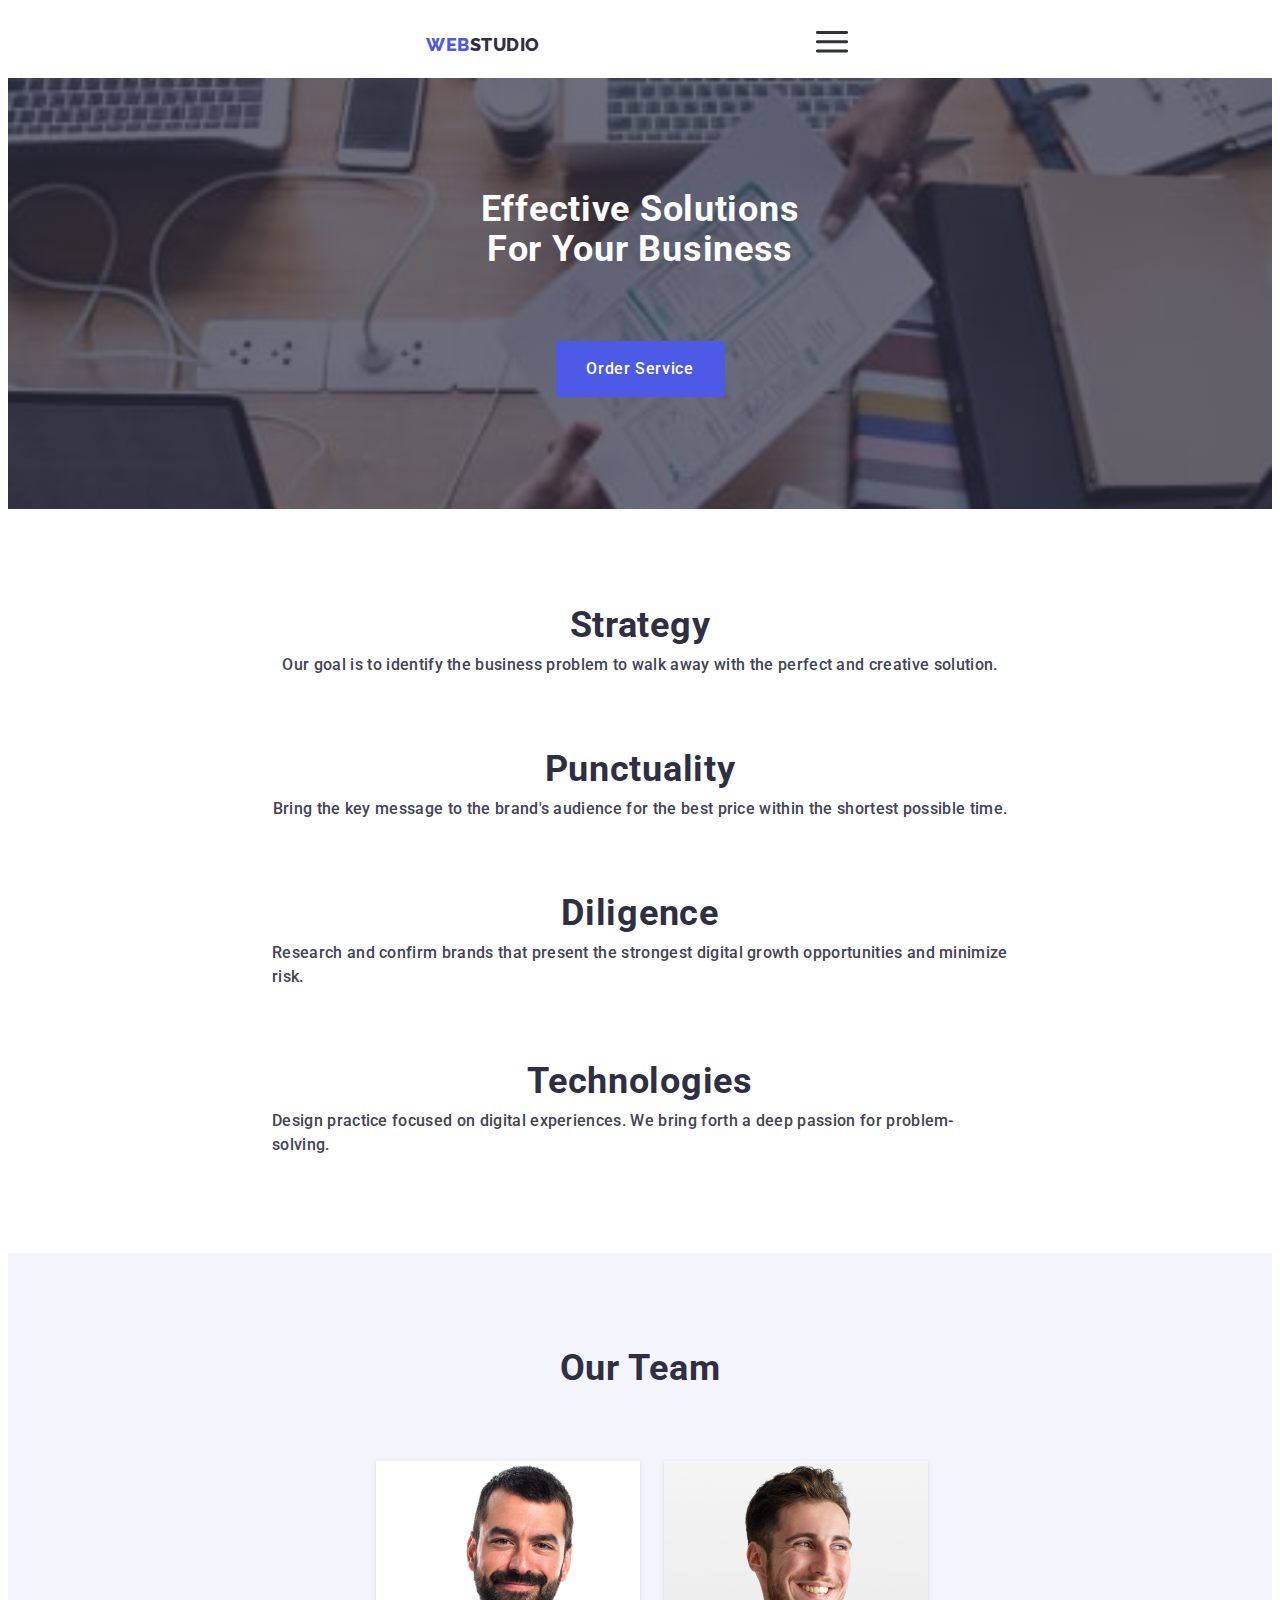
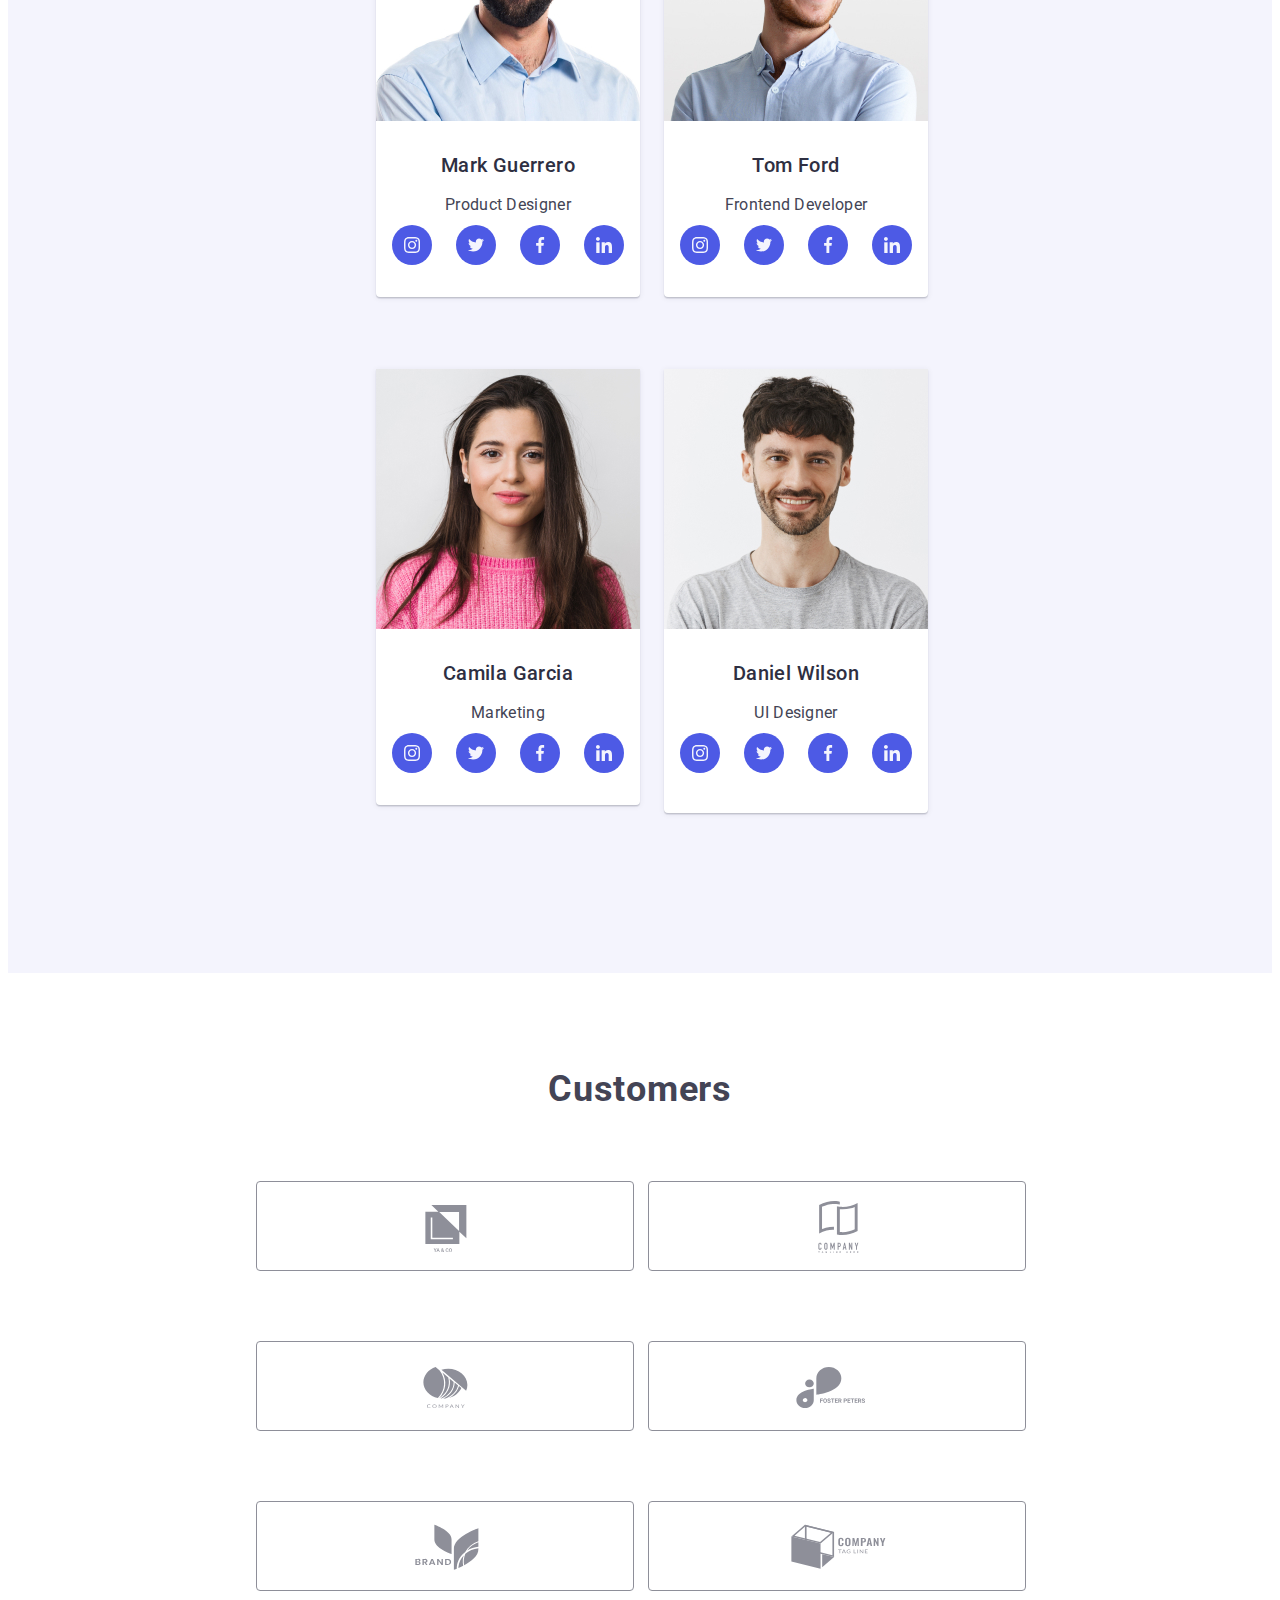
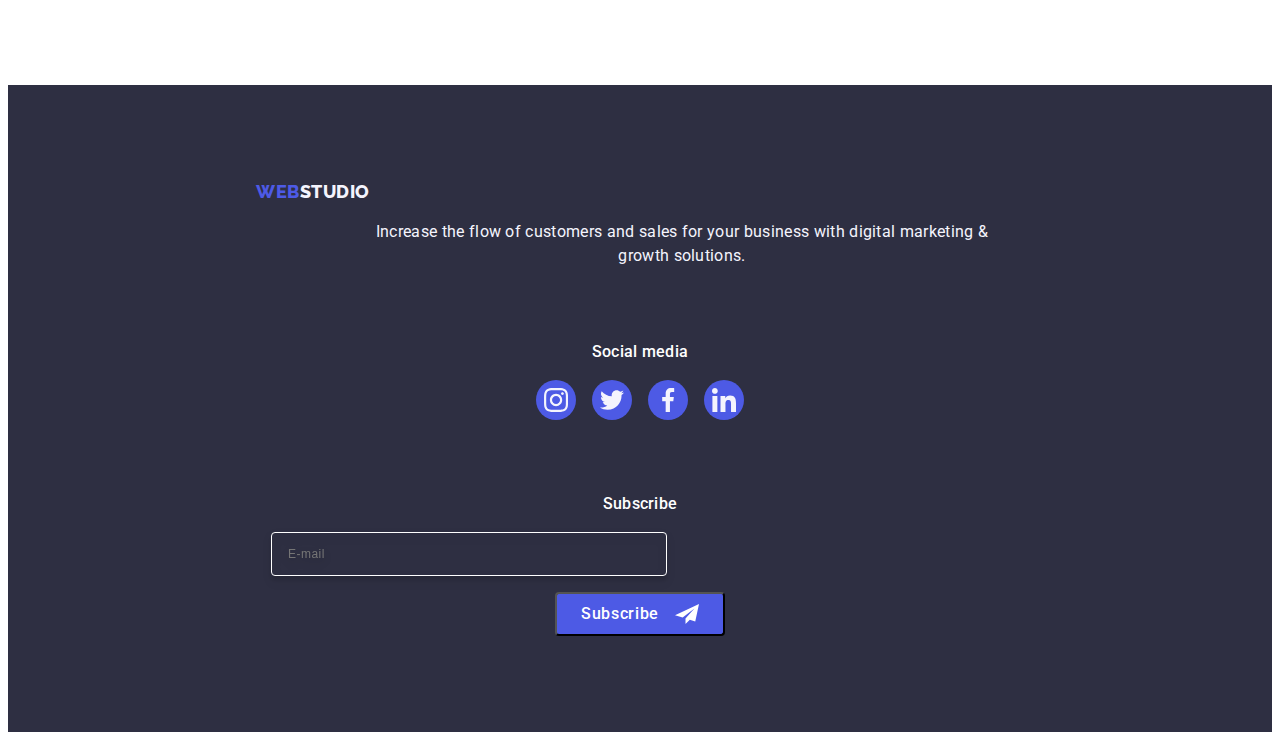
==== commit f8b6465d: "css" ====
--- a/index.html
+++ b/index.html
@@ -63,8 +63,8 @@
       
 
 <ul class="mob-menu-ul list">
-  <li><a href="./index.html" class="mob-header-studio link current">Studio</a></li>
-  <li><a href="./portfolio.html" class="mob-header-studio link">Portfolio</a></li>
+  <li class="mob-li"><a href="./index.html" class="on-studio link current">Studio</a></li>
+  <li class="mob-li"><a href="./portfolio.html" class="mob-header-studio link">Portfolio</a></li>
   <li><a href="" class="mob-header-studio link">Contacts</a></li>
 </ul>
 </nav>
@@ -74,32 +74,32 @@
 
 <address class="mob-mail-tel">
   <ul class="mob-address list">
-    <li><a href="mailto:info@devstudio.com" class="mob-mail-tel-list link"> info@devstudio.com </a></li>
-    <li><a href="tel:+110001111111" class=" mail link"> +11 (000) 111-11-11 </a></li>
+    <li class="tel-mob-li"><a href="tel:+110001111111" class="tel-mob link"> +11 (000) 111-11-11 </a></li>
+    <li class="mail-list"><a href="mailto:info@devstudio.com" class="mob-mail-tel-list link"> info@devstudio.com </a></li>
+    
   </ul>
 </address>
 
 
 
-
-<!-- <ul class="mob-ul-class-two list">
-  <li class="mob-li-insta"><a href="" class="mob-insta-a"><svg class="mob-svg-teg-two" width="16" height="16">
+<ul class="ul-class-two ul-class-three list">
+  <li class="li-insta"><a href="" class="insta-a"><svg class="svg-teg-two-mob" width="16" height="16">
         <use href="./images/icons.svg#icon-icon-instagram"></use>
       </svg></a></li>
 
-  <li class="mob-li-insta"><a href="" class="mob-insta-a"><svg class="mob-svg-teg-two" width="16" height="16">
+  <li class="li-insta"><a href="" class="insta-a"><svg class="svg-teg-two-mob" width="16" height="16">
         <use href="./images/icons.svg#icon-icon-twitter"></use>
       </svg></a></li>
 
-  <li class="mob-li-insta"><a href="" class="mob-insta-a"><svg class="mob-svg-teg-two" width="16" height="16">
+  <li class="li-insta"><a href="" class="insta-a"><svg class="svg-teg-two-mob" width="16" height="16">
         <use href="./images/icons.svg#icon-icon-facebook"></use>
       </svg></a></li>
 
-  <li class="mob-li-insta"><a href="" class="mob-insta-a"><svg class="mob-svg-teg-two" width="16" height="16">
+  <li class="li-insta"><a href="" class="insta-a"><svg class="svg-teg-two-mob" width="16" height="16">
         <use href="./images/icons.svg#icon-icon-linkedin"></use>
       </svg></a></li>
 
-</ul> -->
+</ul>
 
     </div>
   </header>
@@ -425,7 +425,7 @@
 
   <!-- Window -->
 
-  <!-- <div class="backdrope is-hidden" data-modal>
+  <div class="backdrope is-hidden" data-modal>
                 
                 
                 <div class="div-window-two window-div" >
@@ -434,11 +434,11 @@
                     <use href="./images/icons.svg#icon-icon-close-black"></use>
                   </svg></button>
                 
-                <p class="window-p">Leave your contacts and we will call you back</p> -->
+                <p class="window-p">Leave your contacts and we will call you back</p>
 
   <!-- Form -->
 
-  <!-- <form>
+  <form>
                 
                      <div class="window-div-form">
                 
@@ -470,11 +470,11 @@
                 <svg width="18" height="24" class="input-svg"><use href="./images/icons.svg#icon-email-black"></use></svg>
                 </div>
                 
-                      </div> -->
+                      </div>
 
   <!-- comment -->
 
-  <!-- <div class="div-form-four">
+  <div class="div-form-four">
                 
                 <label for="user-comment" class="label-form-window">Comment</label>
                 <textarea name="user-comment" id="user-comment" placeholder="Text input" cols="30" rows="10" class="textarea"></textarea>
@@ -498,7 +498,7 @@
                     
                     </div>
                     
-                    </div> -->
+                    </div>
 
   
 
--- a/css/styles.css
+++ b/css/styles.css
@@ -1208,7 +1208,7 @@
         line-height: 40px;
         letter-spacing: 0.72px;
         text-transform: capitalize;
-        padding-bottom: 8px;
+        margin-bottom: 8px;
     }
 
     .section-two-p {
@@ -1293,7 +1293,7 @@
         line-height: 40px;
         letter-spacing: 0.72px;
         text-transform: capitalize;
-        padding-bottom: 72px;
+        margin-bottom: 72px;
     }
 
     .customers-list {
@@ -1361,8 +1361,9 @@
         text-transform: uppercase;
         font-family: "Raleway", sans-serif;
         color: #4d5ae5;
-        padding-left: 155.12px;
-        padding-right: 157.88px;
+        margin-left: auto;
+        margin-right: auto;
+        align-items: center;
     }
 
     .span-footer {
@@ -1380,8 +1381,9 @@
         font-weight: 400;
         line-height: 24px;
         letter-spacing: 0.32px;
-        margin-left: 80px;
-        margin-right: 80px;
+        margin-left: auto;
+        margin-right: auto;
+        text-align: center;
         margin-top: 17.5px;
     }
 
@@ -1392,7 +1394,7 @@
         line-height: 24px;
         letter-spacing: 0.32px;
         text-align: center;
-        margin-top: 72px;
+        
         margin-bottom: 16px;
     }
 
@@ -1410,7 +1412,7 @@
         line-height: 24px;
         letter-spacing: 0.32px;
         text-align: center;
-        margin-top: 72px;
+        
         margin-bottom: 16px;
     }
 
@@ -1428,7 +1430,8 @@
         color: var(--white, #FFF);
         box-shadow: 0px 4px 4px 0px rgba(0, 0, 0, 0.15);
         margin-bottom: 16px;
-     
+        margin-left: auto;
+        margin-right: auto;
     }
 
     .label-form {
@@ -1458,11 +1461,7 @@
        
     }
 
-    .section-one {
-        padding-bottom: 96px;
-        
-    }
-
+    
     .section-one-title {
         margin-bottom: 72px;
         color: var(--white, #FFF);
@@ -1472,6 +1471,9 @@
         line-height: 1.1;
         letter-spacing: 0.72px;
         text-transform: capitalize;
+        max-width: 320px;
+        margin-left: auto;
+        margin-right: auto;
     }
 
     .list-background {
@@ -1526,7 +1528,8 @@
 
         .section-one {
             background-color: #2e2f42;
-                height: 432px;
+                padding-top: 112px;
+                padding-bottom: 112px;
                 background-image: linear-gradient(rgba(46, 47, 66, 0.7), rgba(46, 47, 66, 0.7)), url(../images/images/dark-bg-mobile1.jpg);
                 width: 100%;
                 background-size: cover;
@@ -1559,6 +1562,9 @@
                 font-family: Raleway;
                 letter-spacing: 0.54px;
                 text-transform: uppercase;
+                margin-top: 25px;
+               
+                
         }
 
         .span-header {
@@ -1662,6 +1668,9 @@
 
         .header-div {
             justify-content: space-between;
+            display: flex;
+            width: 428px;
+                height: 70px;
         }
 
         
@@ -1691,49 +1700,348 @@
                     margin-bottom: 40px;
                  }
         
-                .mob-mail-tel-list {
-                    color: #4D5AE5;
-                        font-size: 36px;
-                        font-weight: 700;
-                        line-height: 1.1;
-                        letter-spacing: 0.72px;
-                        text-transform: capitalize;
-                }
-
-                .mail {
-                    color: var(--slate, #434455);
-                        font-size: 20px;
-                        font-weight: 500;
-                        line-height: 120%;
-                        letter-spacing: 0.4px;
-                }
-
-
-
-
-
-
-
-
-
-
-
-
-
-
-
-
-
-
-
-
-
-
-
-
-
-
-}
+         .div-footer-two {
+            margin-bottom: 72px;
+         }
+
+         .on-studio {
+            color: #404BBF;
+                font-size: 36px;
+                font-weight: 700;
+                line-height: 1.1;
+                letter-spacing: 0.72px;
+                text-transform: capitalize;
+         }
+
+       .mob-mail-tel-list {
+        color: #434455;
+            font-size: 20px;
+            font-weight: 500;
+            line-height: 24px;
+            letter-spacing: 0.4px;
+            font-style: normal;
+       }
+
+                 .tel-mob {
+            color: #4D5AE5;
+            font-size: 36px;
+            font-weight: 700;
+            line-height: 1.1;
+            letter-spacing: 0.72px;
+            text-transform: capitalize;
+            font-style: normal;
+            
+        }
+
+        .tel-mob-li {
+            margin-bottom: 40px;
+        }
+
+        .mail-list {
+            margin-bottom: 48px;
+        }
+
+        .mob-menu-ul {
+            margin-bottom: 60px;
+        }
+
+        .mob-li {
+            margin-bottom: 40px;
+        }
+
+        .li-insta {
+            width: 40px;
+            height: 40px;
+        }
+
+        .svg-teg-two-mob {
+            width: 24px;
+            height: 24px;
+            fill: #f4f4fd;
+        }
+
+        .ul-class-three {
+            gap: 56px;
+        }
+
+        
+        
+.backdrope {
+    position: fixed;
+    top: 0;
+    left: 0;
+    width: 100%;
+    height: 100%;
+    background-color: rgba(46, 47, 66, 0.4);
+    transition: opacity 250ms cubic-bezier(0.4, 0, 0.2, 1),
+        visibility 250ms cubic-bezier(0.4, 0, 0.2, 1);
+}
+
+.div-window-two {
+    position: absolute;
+    top: 50%;
+    left: 50%;
+    transform: translate(-50%, -50%);
+    width: 392px;
+    min-height: 584px;
+    background: #fcfcfc;
+    box-shadow: 0px 1px 1px rgba(0, 0, 0, 0.14),
+        0px 1px 3px rgba(0, 0, 0, 0.12),
+        0px 2px 1px rgba(0, 0, 0, 0.2);
+    border-radius: 4px;
+    transition: transform 250ms cubic-bezier(0.4, 0, 0.2, 1);
+}
+
+
+ .button-window {
+    position: absolute;
+    top: 24px;
+    right: 24px;
+    width: 24px;
+    height: 24px;
+    border-radius: 50%;
+    display: flex;
+    align-items: center;
+    justify-content: center;
+    background-color: #e7e9fc;
+    border: 1px solid rgba(0, 0, 0, 0.1);
+    padding: 0;
+    transition: background-color 250ms cubic-bezier(0.4, 0, 0.2, 1), 
+    border 250ms cubic-bezier(0.4, 0, 0.2, 1);
+    cursor: pointer;
+}
+
+.window-p {
+    color: var(--navyblue, #2E2F42);
+        text-align: center;
+        font-size: 16px;
+        font-weight: 500;
+        line-height: 1.5;
+        letter-spacing: 0.02em;
+        margin-bottom: 16px;
+}
+
+.window-div-form {
+    margin-bottom: 8px;
+}
+
+.label-form-window {
+    font-size: 12px;
+    font-weight: 400;
+    line-height: 1.16;
+    letter-spacing: 0.48px;
+    color: #8e8f99;
+    display: block;
+    margin-bottom: 4px;
+}
+
+.window-div-label {
+    position: relative;
+}
+
+.window-div-input {
+    width: 100%;
+    height: 40px;
+    border: 1px solid rgba(46, 47, 66, 0.4);
+    border-radius: 4px;
+    background-color: transparent;
+    padding-left: 38px;
+    outline: transparent;
+    transition: border-color 250ms cubic-bezier(0.4, 0, 0.2, 1);
+
+}
+
+.window-div-input:focus {
+    border-color: #4D5AE5;
+}
+
+.input-svg {
+    position: absolute;
+    left: 16px;
+    top: 50%;
+    transform: translateY(-50%);
+    transition: fill 250ms cubic-bezier(0.4, 0, 0.2, 1);
+    fill: #2E2F42;
+}
+
+.window-div-input:focus+.input-svg {
+    fill: #4D5AE5;
+}
+
+.div-form-four {
+    margin-bottom: 16px;
+}
+
+.textarea {
+    width: 100%;
+    height: 120px;
+    font-size: 12px;
+    line-height: 1.17;
+    letter-spacing: 0.04em;
+    color: rgba(46, 47, 66, 0.4);
+    border: 1px solid rgba(46, 47, 66, 0.4);
+    border-radius: 4px;
+    background-color: transparent;
+    padding: 8px 16px;
+    outline: transparent;
+    resize: none;
+    transition: border-color 250ms cubic-bezier(0.4, 0, 0.2, 1);
+}
+
+.textarea:focus {
+    border-color: #4D5AE5;
+}
+
+.div-checkbox {
+    margin-bottom: 24px;
+}
+
+.checkbox-label {
+    font-size: 12px;
+    line-height: 1.17;
+    letter-spacing: 0.04em;
+    color: #8e8f99;
+}
+
+ .checkbox-span {
+    width: 16px;
+    height: 16px;
+    border: 1px solid rgba(46, 47, 66, 0.4);
+    border-radius: 2px;
+    transition: background-color 250ms cubic-bezier(0.4, 0, 0.2, 1), 
+    border 250ms cubic-bezier(0.4, 0, 0.2, 1), 
+    fill 250ms cubic-bezier(0.4, 0, 0.2, 1);
+    display: inline-flex;
+    align-items: center;
+    justify-content: center;
+    fill: transparent;
+    margin-right: 8px;
+}
+
+.checkbox-input:checked + .checkbox-label > .checkbox-span {
+    background-color: #404bbf;
+    border: none;
+    fill: #f4f4fd;
+}
+
+.span-a {
+    color: #4d5ae5;
+}
+
+ .form-button-two {
+    display: block;
+    min-width: 169px;
+    height: 56px;
+    font-family: "Roboto", sans-serif;
+    font-size: 16px;
+    font-weight: 500;
+    line-height: 1.5;
+    letter-spacing: 0.04em;
+    color: #ffffff;
+    cursor: pointer;
+    background-color: #4D5AE5;
+    border: none;
+    border-radius: 4px;
+    transition: background-color 250ms cubic-bezier(0.4, 0, 0.2, 1);
+    margin-right: auto;
+    margin-left: auto;
+}  
+
+
+}
+
+
+
+
+/* tablet */
+
+
+@media only screen and (min-width: 429px) {
+
+.container {
+    max-width: 768px;
+    padding-left: 16px;
+    padding-right: 16px;
+    margin: auto;
+}
+
+.section-two {
+    padding-top: 96px;
+    padding-bottom: 96px;
+}
+
+.ul-class {
+    display: flex;
+    flex-wrap: wrap;
+}
+
+.ul-three-content {
+    margin-left: 24px;
+    margin-bottom: 64px;
+}
+
+.members-container {
+    display: flex;
+    flex-wrap: wrap;
+}
+
+.footer-logo {
+   margin-left: auto;
+   margin-right: auto;
+}
+
+.footer-p {
+    margin-left: 108px;
+    margin-right: 24px;
+}
+
+
+
+
+
+
+
+
+
+
+
+
+
+
+
+
+
+
+
+
+
+
+
+}
+
+
+
+
+
+
+
+
+
+
+
+
+
+
+
+
+
+
+
+
+
+
+
+
 
 
  
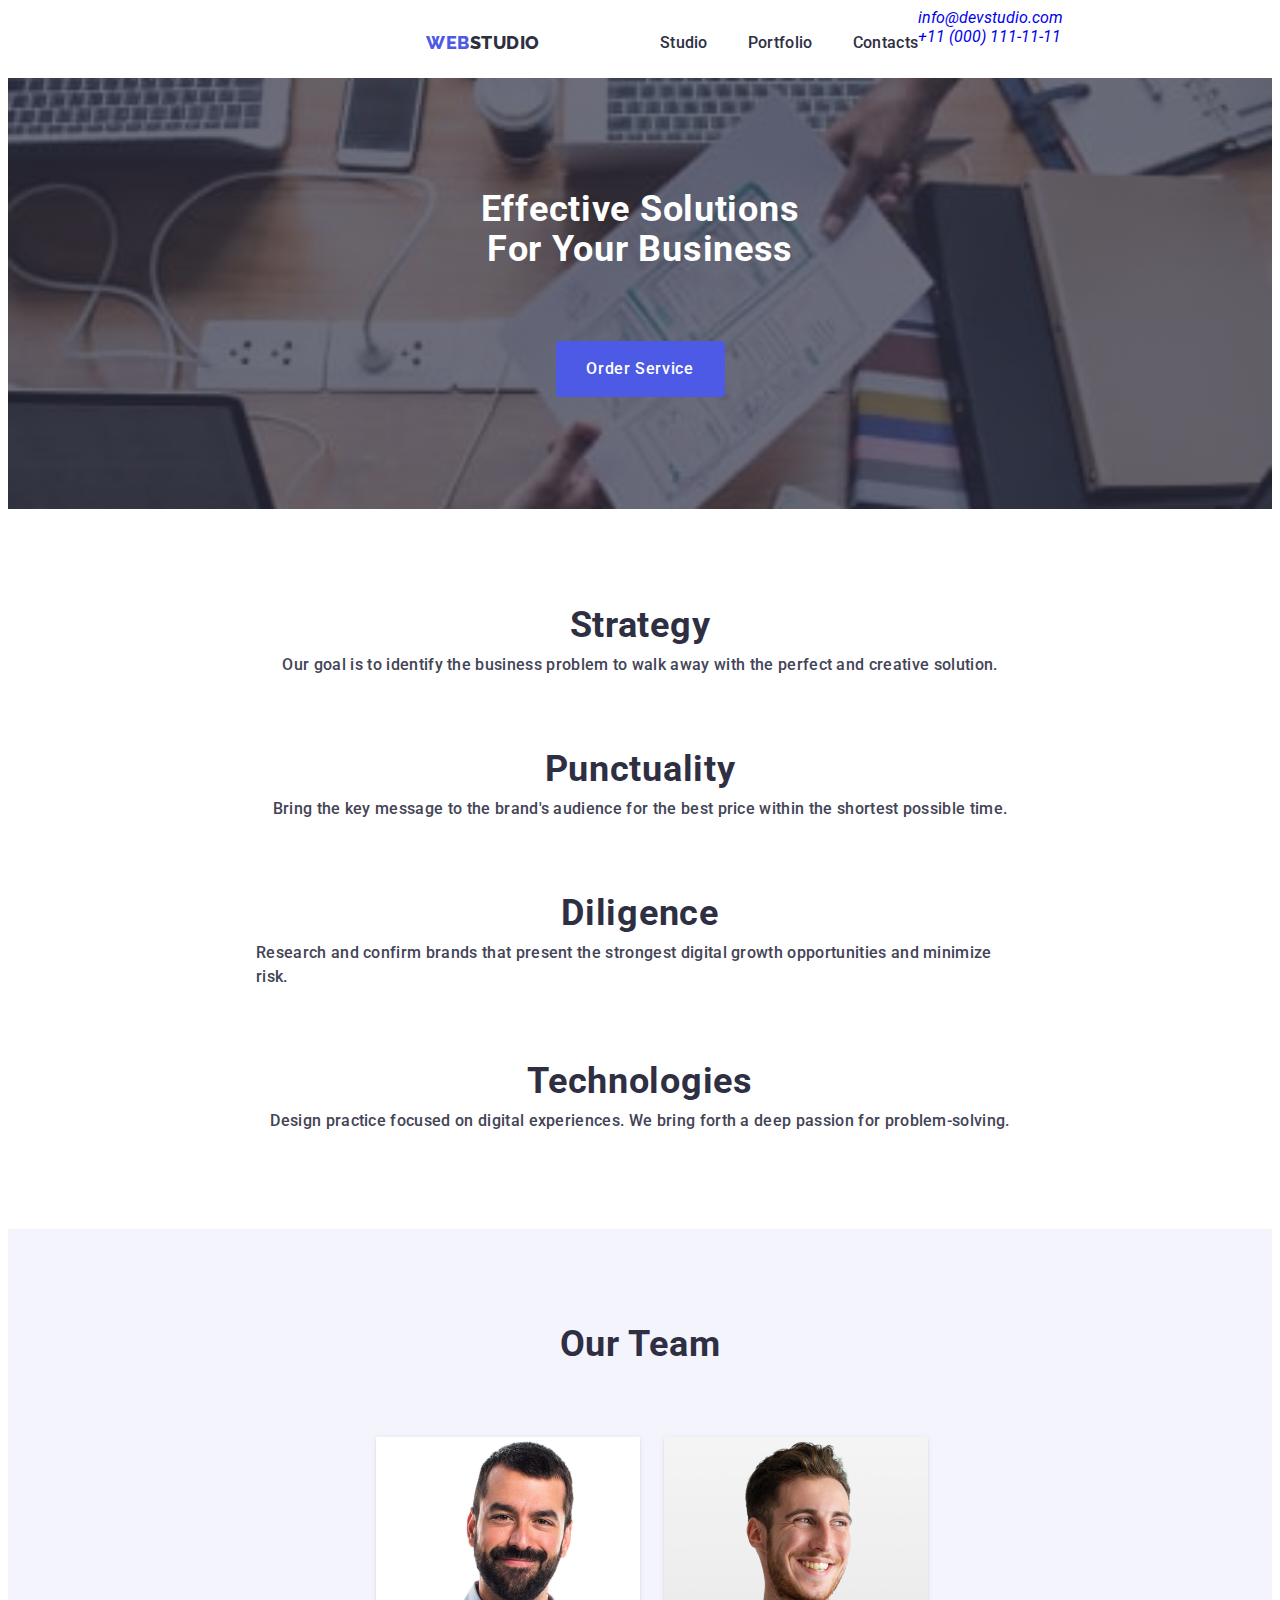
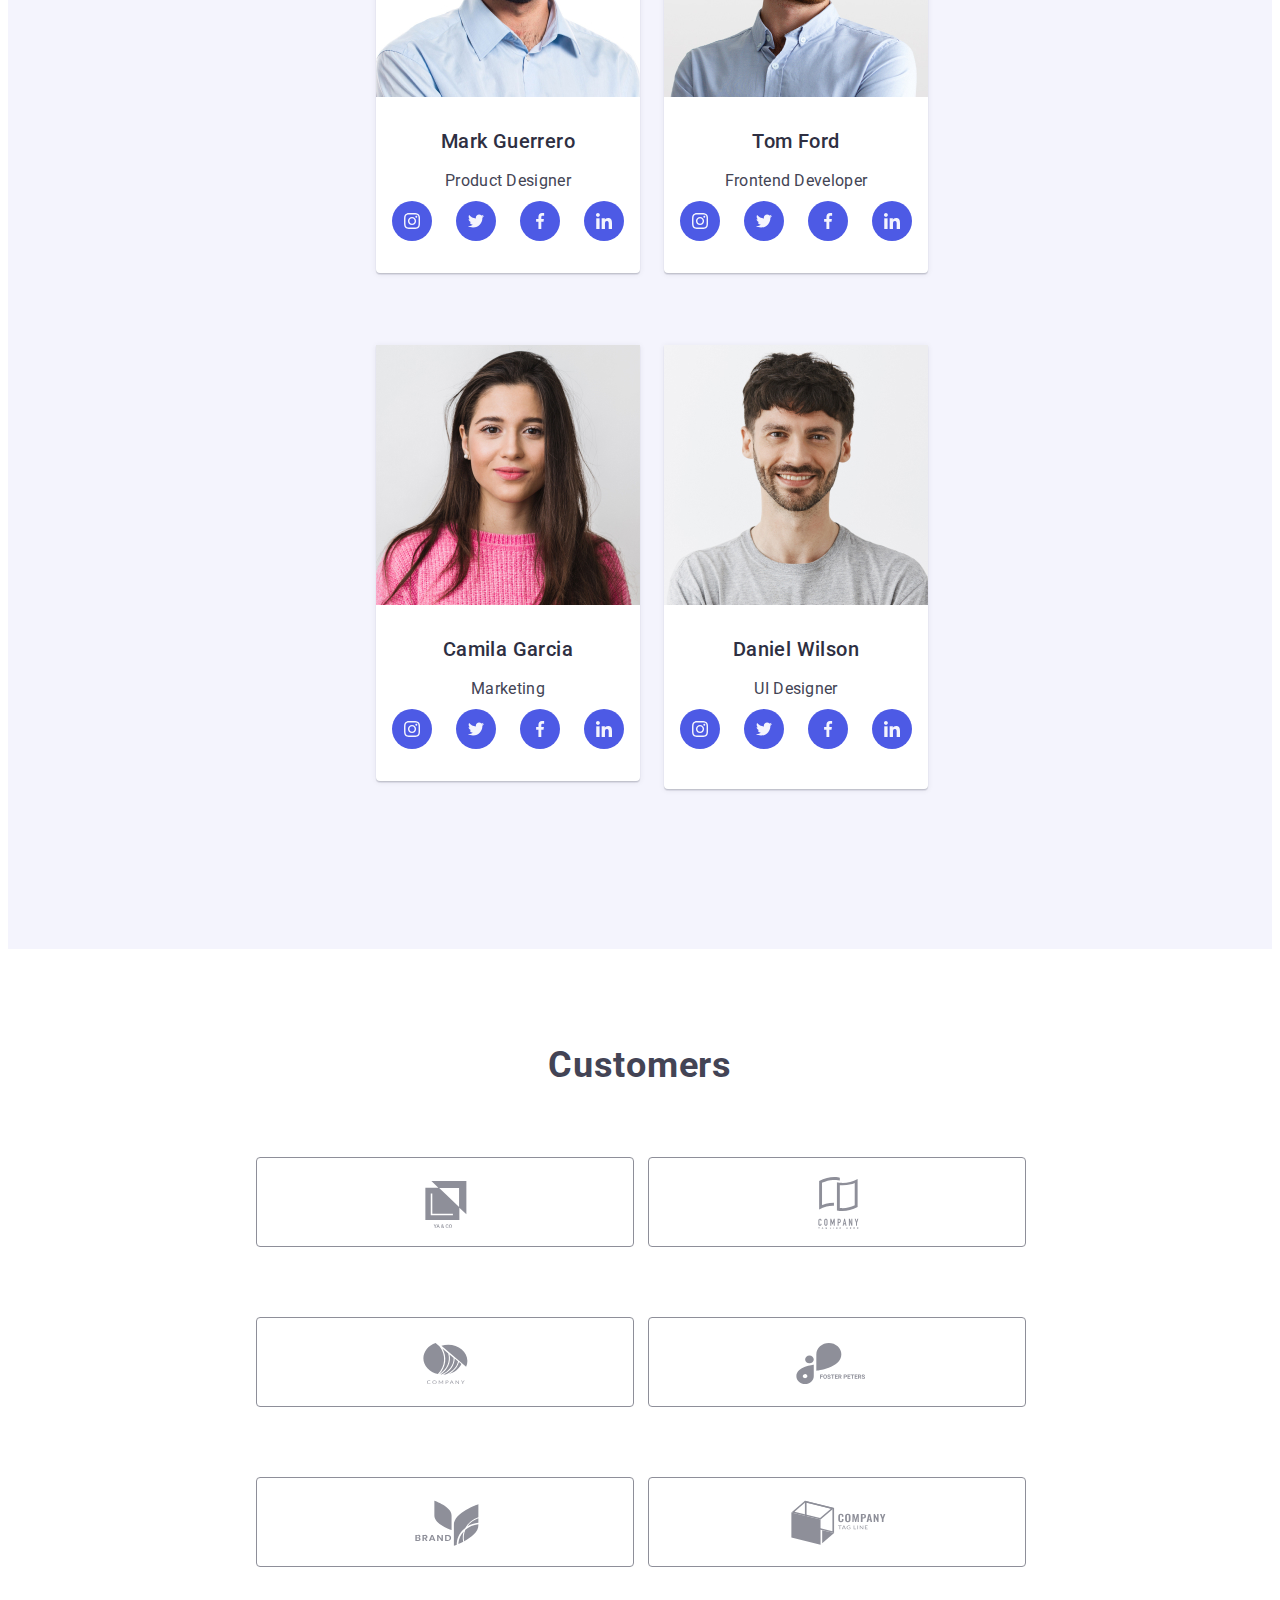
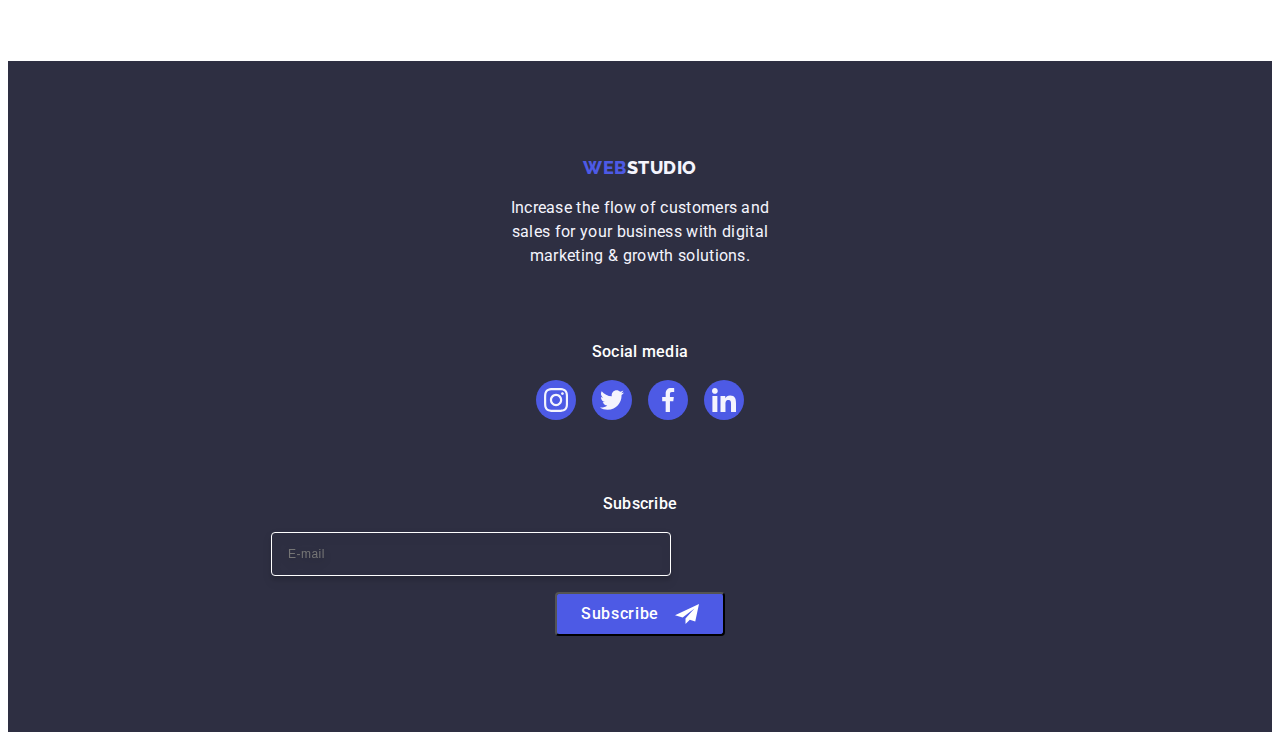
==== commit 060d4bd4: "css" ====
--- a/index.html
+++ b/index.html
@@ -26,6 +26,7 @@
   <!-- Header -->
 
   <header class="teg-header">
+    
     <div class="header-div container">
       <nav class="navigation list">
         <a href="./index.html" class="header-logo link">Web<span class="span-header">Studio</span></a>
@@ -71,7 +72,7 @@
 
 
 
-
+<div class="address-insta">
 <address class="mob-mail-tel">
   <ul class="mob-address list">
     <li class="tel-mob-li"><a href="tel:+110001111111" class="tel-mob link"> +11 (000) 111-11-11 </a></li>
@@ -100,6 +101,7 @@
       </svg></a></li>
 
 </ul>
+</div>
 
     </div>
   </header>
--- a/css/styles.css
+++ b/css/styles.css
@@ -1217,8 +1217,6 @@
         font-weight: 500;
         line-height: 24px;
         letter-spacing: 0.32px;
-        padding-right: 16px;
-        padding-left: 16px;
     }
 
     .section-three-title {
@@ -1350,6 +1348,7 @@
     .footer {
         padding-top: 96px;
         padding-bottom: 96px;
+        justify-content: center;
     }
 
     .footer-logo {
@@ -1383,8 +1382,8 @@
         letter-spacing: 0.32px;
         margin-left: auto;
         margin-right: auto;
-        text-align: center;
         margin-top: 17.5px;
+        max-width: 264px;
     }
 
     .footer-p-two {
@@ -1417,7 +1416,7 @@
     }
 
     .input {
-    width: 376px;
+    width: 380px;
         height: 40px;
         border: 1px solid var(--white, #FFF);
         background-color: transparent;
@@ -1595,7 +1594,6 @@
                 overflow: auto;
                 display: flex;
                 flex-direction: column;
-                justify-content: space-between;
                 padding: 80px 24px 40px 40px;
                 transform: translateX(100%);
                 transition: opacity 250ms cubic-bezier(0.4, 0, 0.2, 1),
@@ -1613,7 +1611,9 @@
             display: none;
         }
 
-        
+        .address-insta {
+            margin-top: auto;
+        }
 
         .close-menu-btn {
             display: block;
@@ -1643,6 +1643,7 @@
 
         .mob-mail-tel-list {
             color: #2e2f42;
+            margin-bottom: 48px;
         }
 
         .menu-svg-vector {
@@ -1702,6 +1703,7 @@
         
          .div-footer-two {
             margin-bottom: 72px;
+            text-align: center;
          }
 
          .on-studio {
@@ -1735,10 +1737,6 @@
 
         .tel-mob-li {
             margin-bottom: 40px;
-        }
-
-        .mail-list {
-            margin-bottom: 48px;
         }
 
         .mob-menu-ul {
@@ -1790,6 +1788,8 @@
         0px 2px 1px rgba(0, 0, 0, 0.2);
     border-radius: 4px;
     transition: transform 250ms cubic-bezier(0.4, 0, 0.2, 1);
+    padding-left: 16px;
+    padding-right: 16px;
 }
 
 
@@ -1819,6 +1819,7 @@
         line-height: 1.5;
         letter-spacing: 0.02em;
         margin-bottom: 16px;
+        padding-top: 72px;
 }
 
 .window-div-form {
@@ -1947,8 +1948,25 @@
     margin-left: auto;
 }  
 
-
-}
+@media (max-width: 767px) {
+    .input {
+        width: 100%;
+    }
+}
+
+.header-div {
+    display: flex;
+    justify-content: space-between;
+}
+
+}
+
+
+
+
+
+
+
 
 
 
@@ -1990,22 +2008,42 @@
    margin-right: auto;
 }
 
-.footer-p {
-    margin-left: 108px;
-    margin-right: 24px;
-}
-
-
-
-
-
-
-
-
-
-
-
-
+.open-menu-btn {
+    display: none;
+}
+
+.menu {
+    display: flex;
+    gap: 40px;
+    margin-left: 120px;
+} 
+
+.address {
+    display: block;
+}
+
+.navigation {
+    display: flex;
+    align-items: center;
+}
+
+.header-studio {
+    font-weight: 500;
+    font-size: 16px;
+    line-height: 1.5;
+    letter-spacing: 0.02em;
+    color: #2e2f42;
+    padding-top: 24px;
+    padding-bottom: 24px;
+    display: block;
+    transition: color 250ms cubic-bezier(0.4, 0, 0.2, 1);
+}
+
+.header-logo {
+    margin-top: 0;
+    padding-right: 0;
+   
+}
 
 
 
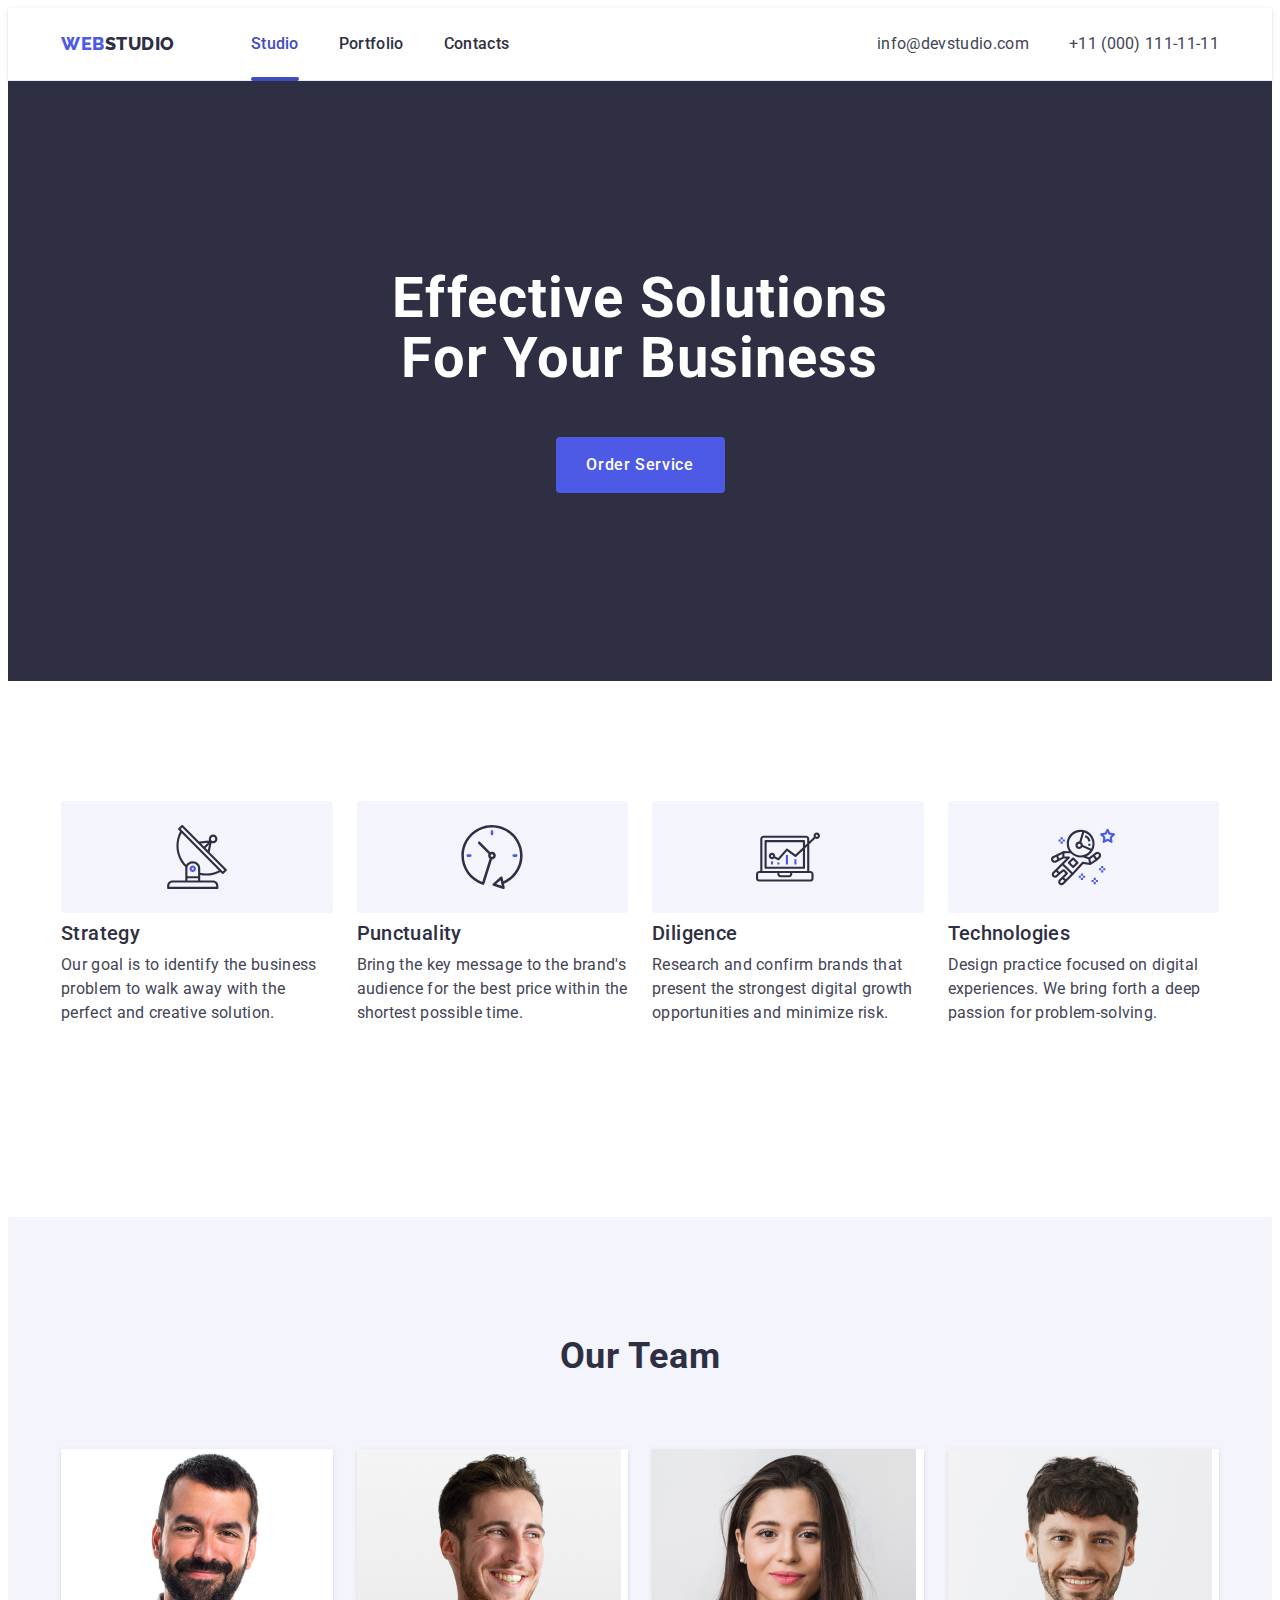
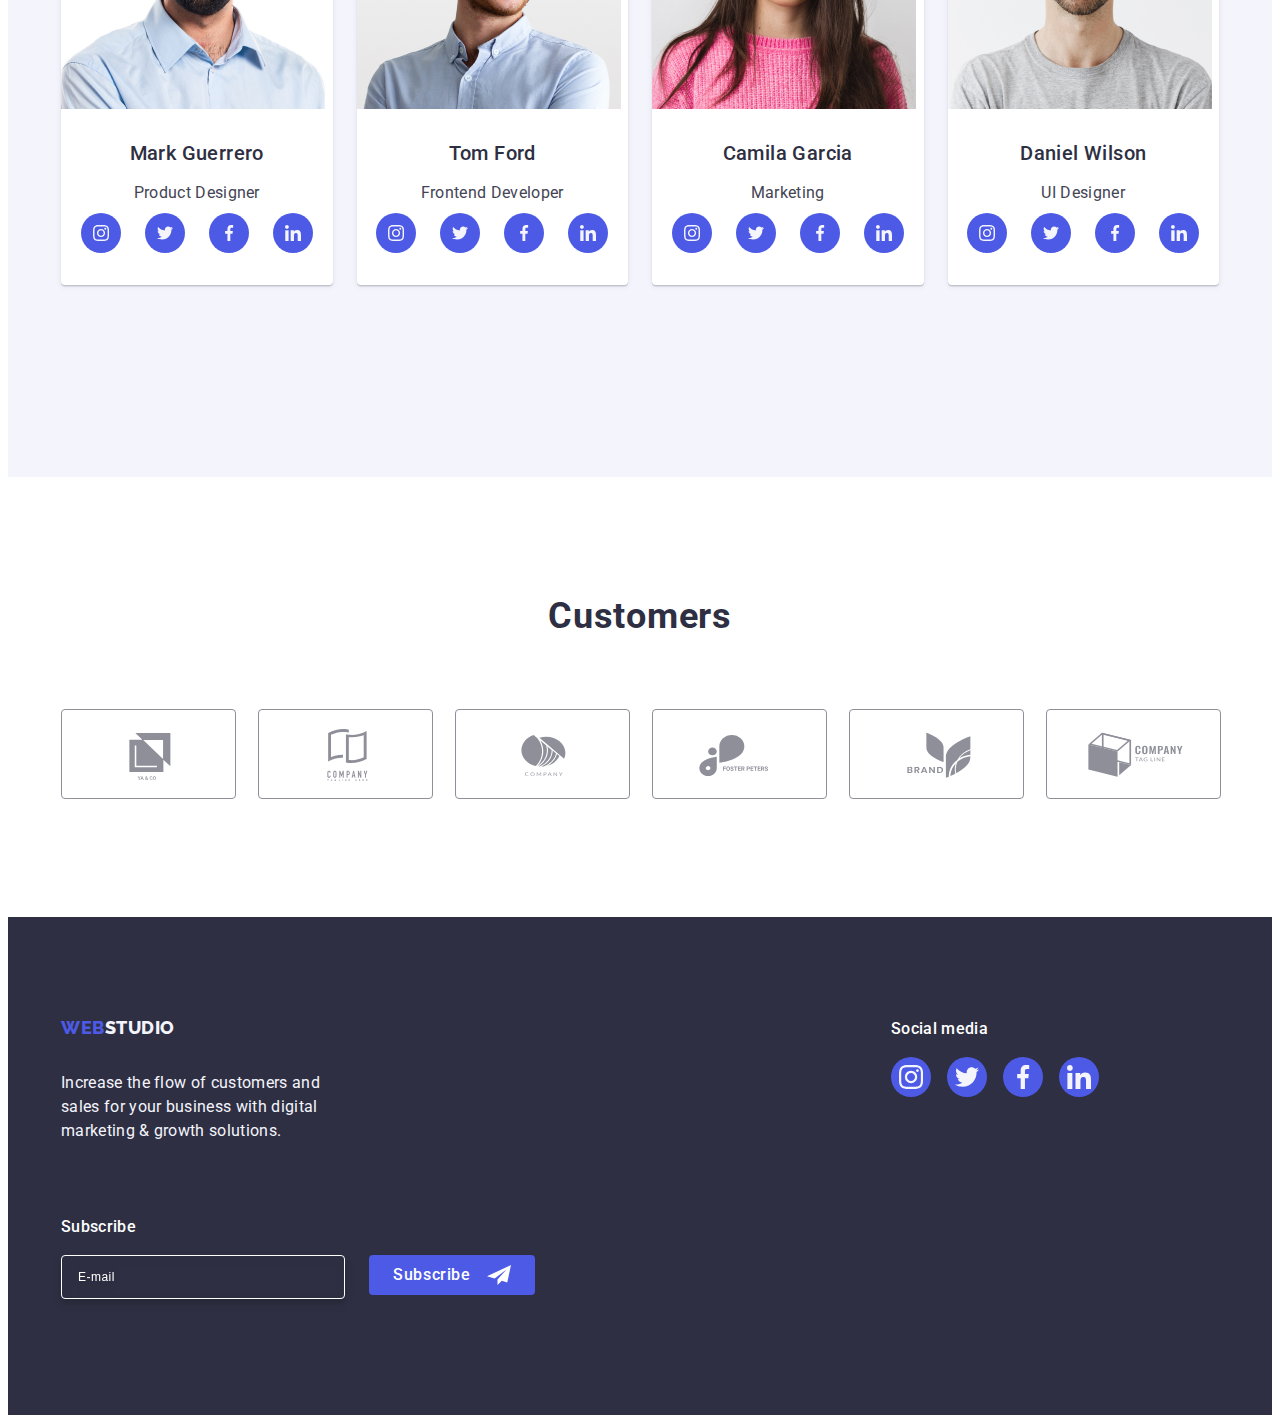
==== commit 70809140: "css" ====
--- a/index.html
+++ b/index.html
@@ -322,7 +322,7 @@
 
     <section class="section-five">
 
-      <div class="container">
+      <div class="container section-five-div">
         <h2 class="title-five">Customers</h2>
 
         <ul class="customers-list">
@@ -374,7 +374,7 @@
           digital marketing & growth solutions.</p>
       </div>
 
-      <div class="div-footer-two">
+      <div class="div-footer-two social">
         <p class="footer-p-two">Social media</p>
         <ul class="footer-ul">
 
--- a/css/styles.css
+++ b/css/styles.css
@@ -740,11 +740,11 @@
 }
 
 .li-customers {
-    width: calc((100% - 120px) / 6);
+    width: calc((100% - 120px) / 4);
     height: 88px;
 }
 
-.a-customers {
+/* .a-customers {
     width: 100%;
     height: 100%;
     border: 1px solid #8e8f99;
@@ -756,7 +756,7 @@
     transition: border-color 250ms cubic-bezier(0.4, 0, 0.2, 1),
         color 250ms cubic-bezier(0.4, 0, 0.2, 1);
     ;
-}
+} */
 
 /*  */
 .a-customers:hover {
@@ -1165,14 +1165,22 @@
 /* mobile */
 
 
-@media screen and (min-width: 320px) {
+
+@media only screen and (min-width: 320px) {
 
     .container {
-        max-width: 428px;
+        max-width: 767px;
         padding-left: 16px;
         padding-right: 16px;
         margin: auto;
     }
+
+    .ul-three-content {
+        margin-bottom: 72px;
+    }
+    
+
+
 
 
     .section-two {
@@ -1186,7 +1194,7 @@
         padding-bottom: 96px;
     }
 
-    .ul-content:not(:last-child) {
+    .ul-content {
         margin-bottom: 72px;
     }
 
@@ -1294,18 +1302,25 @@
         margin-bottom: 72px;
     }
 
-    .customers-list {
-        display: flex;
-        gap: 16px;
-        column-gap: 16px;
-        row-gap: 72px;
-        display: flex;
-        flex-wrap: wrap;
-    } 
-
-    .li-customers {
-        width: calc((100% - 16px)/ 2);
+    .mail-tel {
+        display: none;
     }
+
+        .customers-list {
+            display: flex;
+            gap: 16px;
+            column-gap: 16px;
+            row-gap: 72px;
+            display: flex;
+            flex-wrap: wrap;
+        }
+
+    
+
+        .li-customers {
+            width: calc((100% - 16px) / 2);
+            height: 88px;
+        }
      
         .a-customers {
             width: 100%;
@@ -1433,9 +1448,6 @@
         margin-right: auto;
     }
 
-    .label-form {
-        padding-left: 15px;
-    }
 
     .form-button {
         display: flex;
@@ -1521,9 +1533,9 @@
             justify-content: center;
         }
 
-        .list-background:not(:last-child) {
+        /* .list-background:not(:last-child) {
             margin-bottom: 72px;
-        }
+        } */
 
         .section-one {
             background-color: #2e2f42;
@@ -1551,7 +1563,6 @@
 
         .header-logo {
             display: inline-flex;
-                height: 24px;
                 align-items: center;
                 flex-shrink: 0;
                 color: var(--iris, #4D5AE5);
@@ -1561,8 +1572,6 @@
                 font-family: Raleway;
                 letter-spacing: 0.54px;
                 text-transform: uppercase;
-                margin-top: 25px;
-               
                 
         }
 
@@ -1670,8 +1679,7 @@
         .header-div {
             justify-content: space-between;
             display: flex;
-            width: 428px;
-                height: 70px;
+            align-items: center;
         }
 
         
@@ -1702,7 +1710,7 @@
                  }
         
          .div-footer-two {
-            margin-bottom: 72px;
+            /* margin-bottom: 72px; */
             text-align: center;
          }
 
@@ -1723,6 +1731,10 @@
             letter-spacing: 0.4px;
             font-style: normal;
        }
+
+           .mob-mail-tel {
+            margin-bottom: 48px;
+           }
 
                  .tel-mob {
             color: #4D5AE5;
@@ -1904,6 +1916,8 @@
     color: #8e8f99;
 }
 
+
+
  .checkbox-span {
     width: 16px;
     height: 16px;
@@ -1954,12 +1968,48 @@
     }
 }
 
+@media (max-width: 428px) {
+    .div-window-two {
+        width: 300px;
+        padding-bottom: 14px;
+    }
+
+    .tel-mob {
+        font-size: 24px;
+    }
+
+}
+
 .header-div {
     display: flex;
-    justify-content: space-between;
-}
-
-}
+    padding-top: 25.5px;
+    padding-bottom: 25.5px;
+}
+
+.section-three {
+    display: none;
+}
+
+}
+
+
+
+
+
+
+
+
+
+
+
+
+
+
+
+
+
+
+
 
 
 
@@ -1977,10 +2027,16 @@
 @media only screen and (min-width: 429px) {
 
 .container {
-    max-width: 768px;
-    padding-left: 16px;
-    padding-right: 16px;
-    margin: auto;
+        max-width: 767px;
+        padding-left: 16px;
+        padding-right: 16px;
+        margin: auto;
+    }
+
+.header-div {
+    display: flex;
+    padding-top: 0px;
+    padding-bottom: 0px;
 }
 
 .section-two {
@@ -1994,8 +2050,17 @@
 }
 
 .ul-three-content {
-    margin-left: 24px;
-    margin-bottom: 64px;
+    /* margin-left: 24px;
+    margin-bottom: 64px; */
+    gap: 24px 64px;
+}
+
+.section-two-title {
+    text-align: left;
+}
+
+.header-logo {
+    margin-right: 120px;
 }
 
 .members-container {
@@ -2015,8 +2080,21 @@
 .menu {
     display: flex;
     gap: 40px;
-    margin-left: 120px;
+    margin-left: auto;
+    margin-right: auto;
 } 
+
+.mail-tel {
+    display: flex;
+    font-style: normal;
+    margin-left: auto;
+
+}
+
+.mail-tel-list {
+    color: #434455;
+    font-style: normal;
+}
 
 .address {
     display: block;
@@ -2039,86 +2117,1498 @@
     transition: color 250ms cubic-bezier(0.4, 0, 0.2, 1);
 }
 
+.section-one {
+    background-image: linear-gradient(rgba(46, 47, 66, 0.7), 
+    rgba(46, 47, 66, 0.7)), url(../images/images/dark-bg-tablet1.jpg);
+    width: 100%;
+    background-size: cover;
+    background-repeat: no-repeat;
+    background-position: center;
+    margin-left: auto;
+    margin-right: auto;
+}
+
+.section-one-title {
+    margin-bottom: 72px;
+    color: var(--white, #FFF);
+    text-align: left;
+    font-size: 56px;
+    font-weight: 700;
+    line-height: 1.1;
+    letter-spacing: 0.72px;
+    text-transform: capitalize;
+    max-width: 496px;
+    margin-left: auto;
+    margin-right: auto;
+}
+
+
+
+@media (min-device-pixel-ratio: 2),
+(min-resolution: 192dpi),
+(min-resolution: 2dppx) {
+    .section-one {
+        background-image: linear-gradient(rgba(46, 47, 66, 0.7),
+         rgba(46, 47, 66, 0.7)), url(../images/images/dark-bg-tablet2.jpg);
+    }
+}
+
+
+
+.ul-class {
+    display: flex;
+    flex-direction: row;
+    gap: 72px 24px;
+}
+
+.ul-content {
+    width: calc((100% - 120px) / 2);
+    
+
+}
+
+.customers-list {
+    display: flex;
+    gap: 16px;
+    column-gap: 24px;
+    row-gap: 72px;
+    display: flex;
+    flex-wrap: wrap;
+}
+
+
+.li-customers {
+    width: calc((100% - 48px) / 3);
+    height: 88px;
+}
+
+.section-three {
+    display: none;
+}
+
+
+
+
+
+
+
+}
+
+
+
+
+
+
+
+/* tablet two */
+
+
+
+@media only screen and (min-width: 768px) {
+
+.container {
+        max-width: 1158px;
+        padding-left: 16px;
+        padding-right: 16px;
+        margin: auto;
+    }
+
+.header-div {
+    display: flex;
+    padding-top: 0px;
+    padding-bottom: 0px;
+}
+
+.section-two {
+    padding-top: 96px;
+    padding-bottom: 96px;
+}
+
+.ul-class {
+    display: flex;
+    flex-wrap: wrap;
+}
+
+.ul-three-content {
+    /* margin-left: 24px;
+    margin-bottom: 64px; */
+    gap: 24px 64px;
+}
+
+.section-two-title {
+    text-align: left;
+}
+
+
+
+.members-container {
+    display: flex;
+    flex-wrap: wrap;
+}
+
+.footer-logo {
+    margin-left: auto;
+    margin-right: auto;
+}
+
+.open-menu-btn {
+    display: none;
+}
+
+.menu {
+    display: flex;
+    gap: 40px;
+    margin-left: auto;
+    margin-right: auto;
+}
+
+.mail-tel {
+    display: flex;
+    font-style: normal;
+    margin-left: auto;
+
+}
+
+.mail-tel-list {
+    color: #434455;
+    font-style: normal;
+}
+
+.address {
+    display: block;
+}
+
+.navigation {
+    display: flex;
+    align-items: center;
+}
+
+.header-studio {
+    font-weight: 500;
+    font-size: 16px;
+    line-height: 1.5;
+    letter-spacing: 0.02em;
+    color: #2e2f42;
+    padding-top: 24px;
+    padding-bottom: 24px;
+    display: block;
+    transition: color 250ms cubic-bezier(0.4, 0, 0.2, 1);
+}
+
+.section-one {
+    background-image: linear-gradient(rgba(46, 47, 66, 0.7),
+            rgba(46, 47, 66, 0.7)), url(../images/images/dark-bg-tablet1.jpg);
+    width: 100%;
+    background-size: cover;
+    background-repeat: no-repeat;
+    background-position: center;
+    margin-left: auto;
+    margin-right: auto;
+}
+
+.section-one-title {
+    margin-bottom: 72px;
+    color: var(--white, #FFF);
+    text-align: left;
+    font-size: 56px;
+    font-weight: 700;
+    line-height: 1.1;
+    letter-spacing: 0.72px;
+    text-transform: capitalize;
+    max-width: 496px;
+    margin-left: auto;
+    margin-right: auto;
+}
+
+
+
+@media (min-device-pixel-ratio: 2),
+(min-resolution: 192dpi),
+(min-resolution: 2dppx) {
+    .section-one {
+        background-image: linear-gradient(rgba(46, 47, 66, 0.7),
+                rgba(46, 47, 66, 0.7)), url(../images/images/dark-bg-tablet2.jpg);
+    }
+}
+
+
+
+.ul-class {
+    display: flex;
+    flex-direction: row;
+    gap: 72px 24px;
+}
+
+.ul-content {
+    width: calc((100% - 120px) / 2);
+
+
+}
+
+.customers-list {
+    display: flex;
+    gap: 16px;
+    column-gap: 24px;
+    row-gap: 72px;
+    display: flex;
+    flex-wrap: wrap;
+}
+
+
+.li-customers {
+    width: calc((100% - 48px) / 3);
+    height: 88px;
+}
+
+.section-three {
+    display: none;
+}
+
+.div-footer {
+    display: flex;
+    flex-direction: row;
+    flex-wrap: wrap;
+}
+
+@media only screen and (min-width: 768px) 
+and (max-width: 1157.8px) {
+    .div-footer {
+        max-width: 584px;
+    }
+}
+
+@media only screen and (min-width: 768px) and (max-width: 1157.8px) {
+    .section-five-div {
+        max-width: 584px;
+    }
+}
+
+.div-footer-two {
+    text-align: left;
+    margin-right: 24px;
+    margin-bottom: 72px;
+}
+
+.footer-p-two {
+    text-align: left;
+}
+
+.div-footer {
+    display: flex;
+    justify-content: space-between;
+}
+
+
+
+
+
+
+}
+
+
+
+
+
+
+
+
+
+
+
+
+
+
+
+@media only screen and (min-width: 1159px) {
+
+.container {
+        max-width: 1280px;
+        padding-left: 16px;
+        padding-right: 16px;
+        margin: auto;
+    }
+
+
+
+
+.teg-header {
+    border-bottom: 1px solid #e7e9fc;
+    box-shadow: 0px 2px 1px rgba(46, 47, 66, 0.08), 0px 1px 1px rgba(46, 47, 66, 0.16), 0px 1px 6px rgba(46, 47, 66, 0.08);
+}
+
+
 .header-logo {
-    margin-top: 0;
-    padding-right: 0;
-   
-}
-
-
-
-
-
-
-
-
-
-
-
-}
-
-
-
-
-
-
-
-
-
-
-
-
-
-
-
-
-
-
-
-
-
-
-
-
-
-
+    font-family: "Raleway", sans-serif;
+    font-weight: 800;
+    font-size: 18px;
+    line-height: 1.17;
+    letter-spacing: 0.03em;
+    text-transform: uppercase;
+    color: #4d5ae5;
+    margin-right: 76px;
+}
+
+.span-header {
+    color: #2e2f42;
+    text-transform: uppercase;
+}
+
+.app-class {
+    display: block;
+    transition: box-shadow 250ms cubic-bezier(0.4, 0, 0.2, 1);
+}
+
+.app-class:hover {
+    box-shadow: 0px 1px 6px rgba(46, 47, 66, 0.08),
+        0px 1px 1px rgba(46, 47, 66, 0.16),
+        0px 2px 1px rgba(46, 47, 66, 0.08);
+}
+
+.app-class:focus {
+    box-shadow: 0px 1px 6px rgba(46, 47, 66, 0.08),
+        0px 1px 1px rgba(46, 47, 66, 0.16),
+        0px 2px 1px rgba(46, 47, 66, 0.08);
+}
+
+.header-studio {
+    font-weight: 500;
+    font-size: 16px;
+    line-height: 1.5;
+    letter-spacing: 0.02em;
+    color: #2e2f42;
+    padding-top: 24px;
+    padding-bottom: 24px;
+    display: block;
+    transition: color 250ms cubic-bezier(0.4, 0, 0.2, 1);
+}
+
+.list {
+    list-style: none;
+}
+
+.header-studio:hover {
+    color: #404bbf;
+}
+
+.header-studio:focus {
+    color: #404bbf;
+}
+
+.mail-tel {
+    font-style: normal;
+    margin-left: auto;
+}
+
+.address-style {
+    font-style: normal;
+}
+
+.mail-tel-list {
+    font-size: 16px;
+    line-height: 1.5;
+    letter-spacing: 0.02em;
+    color: #434455;
+    transition: color 250ms cubic-bezier(0.4, 0, 0.2, 1);
+}
+
+.mail-tel-list:hover {
+    color: #404BBF;
+}
+
+.mail-tel-list:focus {
+    color: #404bbf;
+}
+
+.section-one {
+    background-color: #2e2f42;
+    padding-top: 188px;
+    padding-bottom: 188px;
+    background-image: linear-gradient(rgba(46, 47, 66, 0.7),
+            rgba(46, 47, 66, 0.7)), url(../images/images/7e83b6c8ee4603ea892aa8aaebb3c5fe.jpg);
+    max-width: 1440px;
+    background-repeat: no-repeat;
+    background-position: center;
+    background-size: cover;
+    margin: auto;
+}
+
+.section-one-title {
+    font-size: 56px;
+    line-height: 1.07;
+    text-align: center;
+    letter-spacing: 0.02em;
+    color: #FFFFFF;
+    max-width: 496px;
+    margin-left: auto;
+    margin-right: auto;
+    margin-bottom: 48px;
+}
+
+.div-icon {
+    display: flex;
+    align-items: center;
+    justify-content: center;
+    height: 112px;
+    background-color: #F4F4FD;
+    border-radius: 4px;
+    margin-bottom: 8px;
+}
+
+.section-one-button {
+    font-family: "Roboto", sans-serif;
+    background-color: #4D5AE5;
+    font-weight: 500;
+    font-size: 16px;
+    line-height: 1.5;
+    letter-spacing: 0.04em;
+    color: #FFFFFF;
+    cursor: pointer;
+    display: block;
+    min-width: 169px;
+    height: 56px;
+    border: none;
+    border-radius: 4px;
+    margin-left: auto;
+    margin-right: auto;
+    transition: background-color 250ms cubic-bezier(0.4, 0, 0.2, 1);
+    ;
+}
+
+.section-one-button:hover {
+    background-color: #404BBF;
+    text-align: center;
+}
+
+.section-one-button:focus {
+    background-color: #404BBF;
+}
+
+.section-two-title {
+    font-weight: 500;
+    font-size: 20px;
+    line-height: 1.2;
+    letter-spacing: 0.02em;
+    color: #2e2f42;
+    margin-bottom: 8px;
+}
+
+.section-two-p {
+    font-size: 16px;
+    font-weight: 400;
+    line-height: 24px;
+    letter-spacing: 0.32px;
+    color: #434455;
+}
+
+
+.section-three-title {
+    font-size: 36px;
+    line-height: 1.11;
+    text-align: center;
+    letter-spacing: 0.02em;
+    text-transform: capitalize;
+    color: #2e2f42;
+    margin-bottom: 72px;
+}
+
+.section-four {
+    background-color: #F4F4FD;
+     padding-top: 120px;
+    padding-bottom: 120px; 
+}
+
+.list-background {
+    background-color: #FFFFFF;
+}
+
+.footer {
+    background-color: #2e2f42;
+    padding-top: 100px;
+    padding-bottom: 100px;
+}
+
+
+
+
+.div-footer-two {
+    text-align: left;
+}
+
+
+
+
+
+ .footer-logo {
+    font-family: "Raleway", sans-serif;
+    font-weight: 800;
+    font-size: 18px;
+    line-height: 1.17;
+    letter-spacing: 0.03em;
+    color: #4d5ae5;
+    text-transform: uppercase;
+    display: inline-block;
+    margin-bottom: 16px;
+    text-align: left;
+} 
+
+ .span-footer {
+    color: #f4f4fd;
+    text-transform: uppercase;
+}
+
+.footer-p {
+    line-height: 1.5;
+    color: #F4F4FD;
+    letter-spacing: 0.02em;
+    max-width: 264px;
+} 
+
+
+
+
+
+
+
+
+
+ .buttons {
+    font-family: "Roboto", sans-serif;
+    font-weight: 500;
+    font-size: 16px;
+    line-height: 1.5;
+    letter-spacing: 0.04em;
+    color: #4d5ae5;
+    background-color: #F4F4FD;
+    cursor: pointer;
+    padding: 12px 24px;
+    border: 1px solid #e7e9fc;
+    border-radius: 4px;
+    transition: color 250ms cubic-bezier(0.4, 0, 0.2, 1),
+    background-color 250ms cubic-bezier(0.4, 0, 0.2, 1),
+    border-color 250ms cubic-bezier(0.4, 0, 0.2, 1),
+    box-shadow 250ms cubic-bezier(0.4, 0, 0.2, 1);
+}
+
+.buttons:hover {
+    color: #FFFFFF;
+    background-color: #404BBF;
+    border: 1px solid transparent;
+    box-shadow: 0px 3px 1px rgba(0, 0, 0, 0.1),
+    0px 2px 1px rgba(0, 0, 0, 0.08),
+    0px 2px 2px rgba(0, 0, 0, 0.12);
+}
+
+.buttons:focus {
+    color: #FFFFFF;
+    background-color: #404BBF;
+    border: 1px solid transparent;
+    box-shadow: 0px 3px 1px rgba(0, 0, 0, 0.1),
+    0px 2px 1px rgba(0, 0, 0, 0.08), 
+    0px 2px 2px rgba(0, 0, 0, 0.12);
+}
+
+.title-for-photo {
+    font-weight: 500;
+    font-size: 20px;
+    line-height: 1.2;
+    letter-spacing: 0.02em;
+    color: #2e2f42;
+}
+
+.p-for-photo {
+    font-size: 16px;
+    line-height: 1.5;
+    letter-spacing: 0.02em;
+    color: #434455;
+}
+
+.portfolio-address {
+    font-style: normal;
+}
+
+.section-two-p:hover {
+    color: #404bbf;
+}
+
+.section-two-p:focus {
+    color: #404bbf;
+}
+
+.header-div {
+    display: flex;
+    align-items: center;
+}
+
+.container {
+    width: 1158px;
+    margin: 0 auto;
+    padding-left: 15px;
+    padding-right: 15px;
+}
+
+.navigation {
+    display: flex;
+    align-items: center;
+}
+
+.menu {
+    display: flex;
+    gap: 40px;
+}
+
+.address {
+    display: flex;
+    gap: 40px;
+}
+
+.section-two {
+    padding-top: 120px;
+    padding-bottom: 120px;
+} 
+  
+.ul-class {
+    display: flex;
+    gap: 24px;
+}
+
+.ul-class-two {
+    display: flex;
+    /* justify-content: center; */
+    gap: 24px;
+}
+
+.li-insta {
+    width: 40px;
+    height: 40px;
+}
+
+.insta-a {
+    width: 100%;
+    height: 100%;
+    background-color: #4d5ae5;
+    border-radius: 50%;
+    display: flex;
+    align-items: center;
+    justify-content: center;
+    transition: background-color 250ms cubic-bezier(0.4, 0, 0.2, 1);
+}
+
+.svg-teg-two {
+    fill: #f4f4fd;
+}
+
+
+.insta-a:hover {
+    background-color: #404BBF;
+}
+
+.insta-a:focus {
+    background-color: #404bbf;
+}
+
+ .ul-content {
+    width: calc((100% - 72px) / 4);
+} 
+
+.section-three {
+    padding-bottom: 120px;
+}
+
+.ul-two-content {
+    width: calc((100% - 48px) / 3);
+} 
+
+.ul-three-content {
+     width: calc((100% - 72px) / 4); 
+    border-radius: 0px 0px 4px 4px;
+     box-shadow: 0px 1px 6px rgba(46, 47, 66, 0.08),
+    0px 1px 1px rgba(46, 47, 66, 0.16),
+    0px 2px 1px rgba(46, 47, 66, 0.08); 
+}
+
+
+.section-five {
+    padding-top: 120px;
+    padding-bottom: 120px;
+}
+
+.section-two-title {
+    font-weight: 500;
+    font-size: 20px;
+    line-height: 1.2;
+    letter-spacing: 0.02em;
+    color: #2e2f42;
+    margin-bottom: 8px;
+}
+
+.section-two-p {
+    font-size: 16px;
+    line-height: 1.5;
+    letter-spacing: 0.02em;
+    color: #434455;
+}
+
+
+
+.section-three-title {
+    font-size: 36px;
+    line-height: 1.11;
+    text-align: center;
+    letter-spacing: 0.02em;
+    text-transform: capitalize;
+    color: #2e2f42;
+    margin-bottom: 72px;
+}
+
+.section-four {
+    background-color: #F4F4FD;
+     padding-top: 120px;
+    padding-bottom: 120px;
+}
+
+ .list-background {
+    background-color: #FFFFFF;
+}
+
+.footer {
+    background-color: #2e2f42;
+    padding-top: 100px;
+    padding-bottom: 100px;
+}
+
+
+
+
+
+
+
+
+
+
+ .footer-logo {
+    font-family: "Raleway", sans-serif;
+    font-weight: 800;
+    font-size: 18px;
+    line-height: 1.17;
+    letter-spacing: 0.03em;
+    color: #4d5ae5;
+    text-transform: uppercase;
+    display: inline-block;
+    margin-bottom: 16px;
+} 
+
+ .span-footer {
+    color: #f4f4fd;
+    text-transform: uppercase;
+}
+
+.footer-p {
+    line-height: 1.5;
+    color: #F4F4FD;
+    letter-spacing: 0.02em;
+    max-width: 264px;
+    text-align: left;
+} 
+
+
+
+
+
+
+
+
+
+ .buttons {
+    font-family: "Roboto", sans-serif;
+    font-weight: 500;
+    font-size: 16px;
+    line-height: 1.5;
+    letter-spacing: 0.04em;
+    color: #4d5ae5;
+    background-color: #F4F4FD;
+    cursor: pointer;
+    padding: 12px 24px;
+    border: 1px solid #e7e9fc;
+    border-radius: 4px;
+    transition: color 250ms cubic-bezier(0.4, 0, 0.2, 1),
+    background-color 250ms cubic-bezier(0.4, 0, 0.2, 1),
+    border-color 250ms cubic-bezier(0.4, 0, 0.2, 1),
+    box-shadow 250ms cubic-bezier(0.4, 0, 0.2, 1);
+}
+
+.buttons:hover {
+    color: #FFFFFF;
+    background-color: #404BBF;
+    border: 1px solid transparent;
+    box-shadow: 0px 3px 1px rgba(0, 0, 0, 0.1),
+    0px 2px 1px rgba(0, 0, 0, 0.08),
+    0px 2px 2px rgba(0, 0, 0, 0.12);
+}
+
+.buttons:focus {
+    color: #FFFFFF;
+    background-color: #404BBF;
+    border: 1px solid transparent;
+    box-shadow: 0px 3px 1px rgba(0, 0, 0, 0.1),
+    0px 2px 1px rgba(0, 0, 0, 0.08), 
+    0px 2px 2px rgba(0, 0, 0, 0.12);
+}
+
+.title-for-photo {
+    font-weight: 500;
+    font-size: 20px;
+    line-height: 1.2;
+    letter-spacing: 0.02em;
+    color: #2e2f42;
+}
+
+.p-for-photo {
+    font-size: 16px;
+    line-height: 1.5;
+    letter-spacing: 0.02em;
+    color: #434455;
+}
+
+.portfolio-address {
+    font-style: normal;
+}
+
+.section-two-p:hover {
+    color: #404bbf;
+}
+
+.section-two-p:focus {
+    color: #404bbf;
+}
+
+.header-div {
+    display: flex;
+    align-items: center;
+}
+
+.container {
+    width: 1158px;
+    margin: 0 auto;
+    padding-left: 15px;
+    padding-right: 15px;
+}
+
+.navigation {
+    display: flex;
+    align-items: center;
+}
+
+.menu {
+    display: flex;
+    gap: 40px;
+}
+
+.address {
+    display: flex;
+    gap: 40px;
+}
+
+.section-two {
+    padding-top: 120px;
+    padding-bottom: 120px;
+} 
  
-
-
-
-
-
-
-
-
-
-
-
-
-
-
-
-
-
-
-
-
-
-
-
-
-
-
-
-
-
-
-
-
-
-
-
-
-
-
-
+.ul-class {
+    display: flex;
+    gap: 24px;
+    flex-wrap: nowrap;
+}
+
+.ul-class-two {
+    display: flex;
+    justify-content: center;
+    gap: 24px;
+}
+
+.li-insta {
+    width: 40px;
+    height: 40px;
+}
+
+.insta-a {
+    width: 100%;
+    height: 100%;
+    background-color: #4d5ae5;
+    border-radius: 50%;
+    display: flex;
+    align-items: center;
+    justify-content: center;
+    transition: background-color 250ms cubic-bezier(0.4, 0, 0.2, 1);
+}
+
+.svg-teg-two {
+    fill: #f4f4fd;
+}
+
+
+.insta-a:hover {
+    background-color: #404BBF;
+}
+
+.insta-a:focus {
+    background-color: #404bbf;
+}
+
+ .ul-content {
+    width: calc((100% - 72px) / 4);
+} 
+ 
+.section-three {
+    padding-bottom: 120px;
+}
+
+.ul-two-content {
+    width: calc((100% - 48px) / 3);
+} 
+
+.ul-three-content {
+ width: calc((100% - 72px) / 4); 
+    border-radius: 0px 0px 4px 4px;
+     box-shadow: 0px 1px 6px rgba(46, 47, 66, 0.08),
+    0px 1px 1px rgba(46, 47, 66, 0.16),
+    0px 2px 1px rgba(46, 47, 66, 0.08); 
+}
+
+
+
+.section-five {
+    padding-top: 120px;
+    padding-bottom: 120px;
+}
+
+.title-five {
+    font-size: 36px;
+    line-height: 1.11;
+    color: #2e2f42;
+    margin-bottom: 72px;
+    text-align: center;
+}
+
+.current {
+    color: #404bbf;
+    position: relative;
+}
+
+.current::after {
+    content: "";
+    position: absolute;
+    left: 0;
+    bottom: -1px;
+    height: 4px;
+    background-color: #404bbf;
+    border-radius: 2px;
+    transition: color 250ms cubic-bezier(0.4, 0, 0.2, 1);
+    width: 100%;
+}
+
+
+.customers-list {
+    display: flex;
+    gap: 24px;
+    flex-wrap: nowrap;
+}
+
+.li-customers {
+    width: calc((100% - 120px) / 4);
+    height: 88px;
+}
+
+ .a-customers {
+    width: 100%;
+    height: 100%;
+    border: 1px solid #8e8f99;
+    border-radius: 4px;
+    display: flex;
+    align-items: center;
+    justify-content: center;
+    color: #8e8f99;
+    transition: border-color 250ms cubic-bezier(0.4, 0, 0.2, 1),
+        color 250ms cubic-bezier(0.4, 0, 0.2, 1);
+    ;
+} 
+
+
+.a-customers:hover {
+    border-color: #404bbf;
+    color: #404bbf;
+}
+
+.a-customers:focus {
+    border-color: #404bbf;
+    color: #404bbf;
+}
+
+
+.svg-five {
+    fill: currentColor;
+}
+
+
+.members-container {
+    padding: 32px 16px;
+    text-align: center;
+    padding: 32px 0;
+}
+
+ .section-portfolio {
+    padding-top: 96px;
+    padding-bottom: 120px;
+}
+
+.ul-content-portfolio-but {
+    display: flex;
+    gap: 24px;
+    justify-content: center;
+    margin-bottom: 72px;
+}
+
+.ul-content-portfolio-photo {
+    display: flex;
+    flex-wrap: wrap;
+    column-gap: 24px;
+    row-gap: 48px;
+}
+
+.li-content {
+    width: calc((100% - 48px) / 3);
+}
+
+.li-content-div {
+    padding: 32px 16px;
+    border: 1px solid #e7e9fc;
+    border-top: none;
+}
+
+.main-title {
+    margin-bottom: 8px;
+}
+
+.div-footer {
+    display: flex;
+    align-items: baseline;
+}
+
+.div-footer-two {
+    margin-right: 120px;
+}
+
+.footer-p-two {
+    font-weight: 500;
+    font-size: 16px;
+    line-height: 1.5;
+    letter-spacing: 0.02em;
+    color: #FFFFFF;
+    margin-bottom: 16px;
+    text-align: left;
+}
+
+.footer-ul {
+    display: flex;
+    gap: 16px;
+}
+
+.footer-li {
+    width: 40px;
+    height: 40px;
+}
+
+.footer-a {
+    width: 100%;
+    height: 100%;
+    background-color: #4d5ae5;
+    border-radius: 50%;
+    display: flex;
+    align-items: center;
+    justify-content: center;
+    transition: background-color 250ms cubic-bezier(0.4, 0, 0.2, 1);
+}
+
+.footer-a:hover {
+    background-color: #31d0aa;
+}
+
+.footer-a:focus {
+    background-color: #31d0aa;
+}
+
+.svg-footer {
+    fill: #f4f4fd;
+}
+
+ .backdrope {
+    position: fixed;
+    top: 0;
+    left: 0;
+    width: 100%;
+    height: 100%;
+    background-color: rgba(46, 47, 66, 0.4);
+    transition: opacity 250ms cubic-bezier(0.4, 0, 0.2, 1),
+    visibility 250ms cubic-bezier(0.4, 0, 0.2, 1);
+}
+
+.div-window-two {
+    position: absolute;
+    top: 50%;
+    left: 50%;
+    transform: translate(-50%,-50%);
+    width: 408px;
+    min-height: 584px;
+    background: #fcfcfc;
+    box-shadow: 0px 1px 1px rgba(0, 0, 0, 0.14),
+    0px 1px 3px rgba(0, 0, 0, 0.12),
+    0px 2px 1px rgba(0, 0, 0, 0.2);
+    border-radius: 4px;
+    transition: transform 250ms cubic-bezier(0.4, 0, 0.2, 1);
+} 
+
+ .button-window {
+    position: absolute;
+    top: 24px;
+    right: 24px;
+    width: 24px;
+    height: 24px;
+    border-radius: 50%;
+    display: flex;
+    align-items: center;
+    justify-content: center;
+    background-color: #e7e9fc;
+    border: 1px solid rgba(0, 0, 0, 0.1);
+    padding: 0;
+    transition: background-color 250ms cubic-bezier(0.4, 0, 0.2, 1), 
+    border 250ms cubic-bezier(0.4, 0, 0.2, 1);
+    cursor: pointer;
+}
+
+.button-window:hover {
+    background-color: #404bbf;
+    border: none;
+    fill: #FFFFFF;
+}
+
+.button-window:focus {
+    background-color: #404bbf;
+    border: none;
+    fill: #FFFFFF;
+}
+
+.svg-window {
+    transition: fill 250ms cubic-bezier(0.4, 0, 0.2, 1);
+} 
+
+.is-hidden {
+    opacity: 0;
+    visibility: hidden;
+    pointer-events: none;
+}
+
+ .image-div {
+    position: relative;
+    overflow: hidden;
+}
+ 
+.images-p {
+    position: absolute;
+    top: 0;
+    font-size: 16px;
+    line-height: 1.5;
+    letter-spacing: 0.02em;
+    color: #f4f4fd;
+    padding: 40px 32px;
+    background-color: #4d5ae5;
+    height: 100%;
+    width: 100%;
+    transform: translateY(100%);
+    transition: transform 250ms cubic-bezier(0.4, 0, 0.2, 1);
+}
+
+.app-class:hover .images-p,
+.app-class:focus .images-p {
+    transform: translateY(0%);
+}
+
+ .p-form {
+    margin-bottom: 16px;
+    font-weight: 500;
+    font-size: 16px;
+    line-height: 1.5;
+    letter-spacing: 0.02em; 
+    color: #FFFFFF;
+    text-align: left;
+}
+
+.form {
+    display: flex;
+    gap: 24px;
+}
+
+.input {
+    width: 264px;
+    height: 40px;
+    border: 1px solid #ffffff;
+    background-color: transparent;
+    font-size: 12px;
+    line-height: 1.5;
+    letter-spacing: 0.04em;
+    padding-left: 16px;
+    filter: drop-shadow(0px 4px 4px rgba(0, 0, 0, 0.15));
+    border-radius: 4px;
+    color: #ffffff;
+}
+
+::placeholder {
+    color: #FFFFFF;
+}
+
+ .form-button {
+    min-width: 165px; 
+     height: 40px;
+    display: flex;
+    justify-content: center;
+    align-items: center;
+    font-family: "Roboto", sans-serif;
+    font-size: 16px;
+    font-weight: 500;
+    line-height: 1.5;
+    letter-spacing: 0.04em;
+    color: #FFFFFF;
+    cursor: pointer;
+    background-color: #4D5AE5;
+    border: none;
+    border-radius: 4px;
+}
+
+.form-svg {
+    margin-left: 16px;
+    fill: #ffffff;
+}
+
+.window-div {
+    padding-top: 72px;
+    padding-right: 24px;
+    padding-bottom: 24px;
+    padding-left: 24px;
+} 
+
+ .window-p {
+    font-weight: 500;
+    font-size: 16px;
+    line-height: 1.5;
+    text-align: center;
+    letter-spacing: 0.02em;
+    color: #2E2F42;
+    margin-bottom: 16px;
+}
+
+.window-div-form {
+    margin-bottom: 8px;
+}
+
+.label-form-window {
+    font-size: 12px;
+    line-height: 1.17;
+    letter-spacing: 0.04em;
+    color: #8e8f99;
+    display: block;
+    margin-bottom: 4px;
+}
+
+.window-div-label {
+    position: relative;
+} 
+
+ .window-div-input {
+    width: 100%;
+    height: 40px;
+    border: 1px solid rgba(46, 47, 66, 0.4);
+    border-radius: 4px;
+    background-color: transparent;
+    padding-left: 38px;
+    outline: transparent;
+    transition: border-color 250ms cubic-bezier(0.4, 0, 0.2, 1);
+
+}
+
+.window-div-input:focus {
+    border-color: #4D5AE5;
+}
+
+.input-svg {
+    position: absolute;
+    left: 16px;
+    top: 50%;
+    transform: translateY(-50%);
+    transition: fill 250ms cubic-bezier(0.4, 0, 0.2, 1);
+    fill: #2E2F42;
+}
+
+.window-div-input:focus + .input-svg {
+    fill: #4D5AE5;  
+}
+
+.div-form-four {
+    margin-bottom: 16px;
+} 
+
+ .textarea {
+    width: 100%;
+    height: 120px;
+    font-size: 12px;
+    line-height: 1.17;
+    letter-spacing: 0.04em;
+    color: rgba(46, 47, 66, 0.4);
+    border: 1px solid rgba(46, 47, 66, 0.4);
+    border-radius: 4px;
+    background-color: transparent;
+    padding: 8px 16px;
+    outline: transparent;
+    resize: none;
+    transition: border-color 250ms cubic-bezier(0.4, 0, 0.2, 1);
+}
+
+.textarea:focus {
+    border-color: #4D5AE5;
+}
+
+.div-checkbox {
+    margin-bottom: 24px;
+}
+
+.checkbox-label {
+    font-size: 12px;
+    line-height: 1.17;
+    letter-spacing: 0.04em;
+    color: #8e8f99;
+} 
+
+ .checkbox-span {
+    width: 16px;
+    height: 16px;
+    border: 1px solid rgba(46, 47, 66, 0.4);
+    border-radius: 2px;
+    transition: background-color 250ms cubic-bezier(0.4, 0, 0.2, 1), 
+    border 250ms cubic-bezier(0.4, 0, 0.2, 1), 
+    fill 250ms cubic-bezier(0.4, 0, 0.2, 1);
+    display: inline-flex;
+    align-items: center;
+    justify-content: center;
+    fill: transparent;
+    margin-right: 8px;
+}
+
+.checkbox-input:checked 
++ .checkbox-label > .checkbox-span {
+    background-color: #404bbf;
+    border: none;
+    fill: #f4f4fd;
+}
+
+.span-a {
+    color: #4d5ae5;
+} 
+
+ .form-button-two {
+    display: block;
+    min-width: 169px;
+    height: 56px;
+    font-family: "Roboto", sans-serif;
+    font-size: 16px;
+    font-weight: 500;
+    line-height: 1.5;
+    letter-spacing: 0.04em;
+    color: #ffffff;
+    cursor: pointer;
+    background-color: #4D5AE5;
+    border: none;
+    border-radius: 4px;
+    transition: background-color 250ms cubic-bezier(0.4, 0, 0.2, 1);
+    margin-right: auto;
+    margin-left: auto;
+}  
+
+
+
+
+
+
+
+
+
+
+
+
+
+
+
+
+
+
+
+
+
+
+
+
+
+
+
+
+
+}
+
+
+
+
+
+
+
+
+
+
+
+
+
+ 
+
+
+
+
+
+
+
+
+
+
+
+
+
+
+
+
+
+
+
+
+
+
+
+
+
+
+
+
+
+
+
+
+
+
+
+
+
+
+
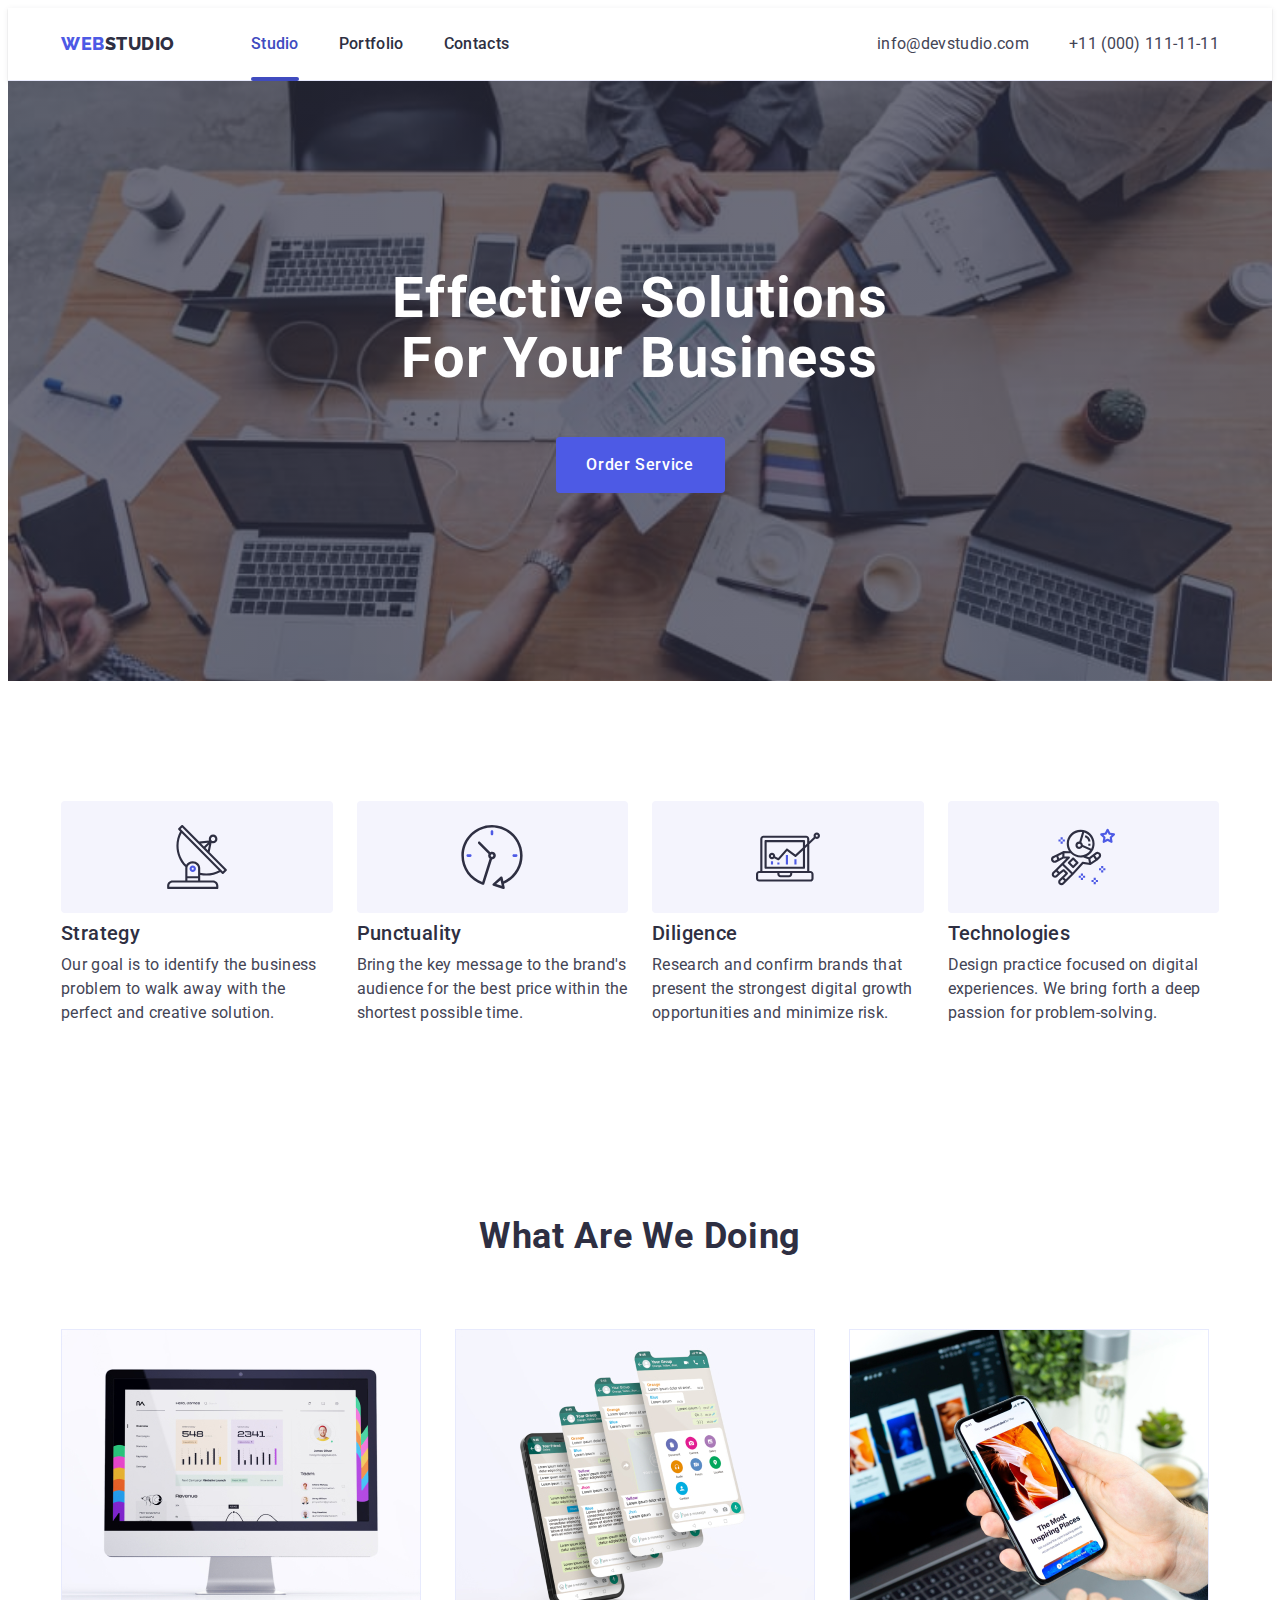
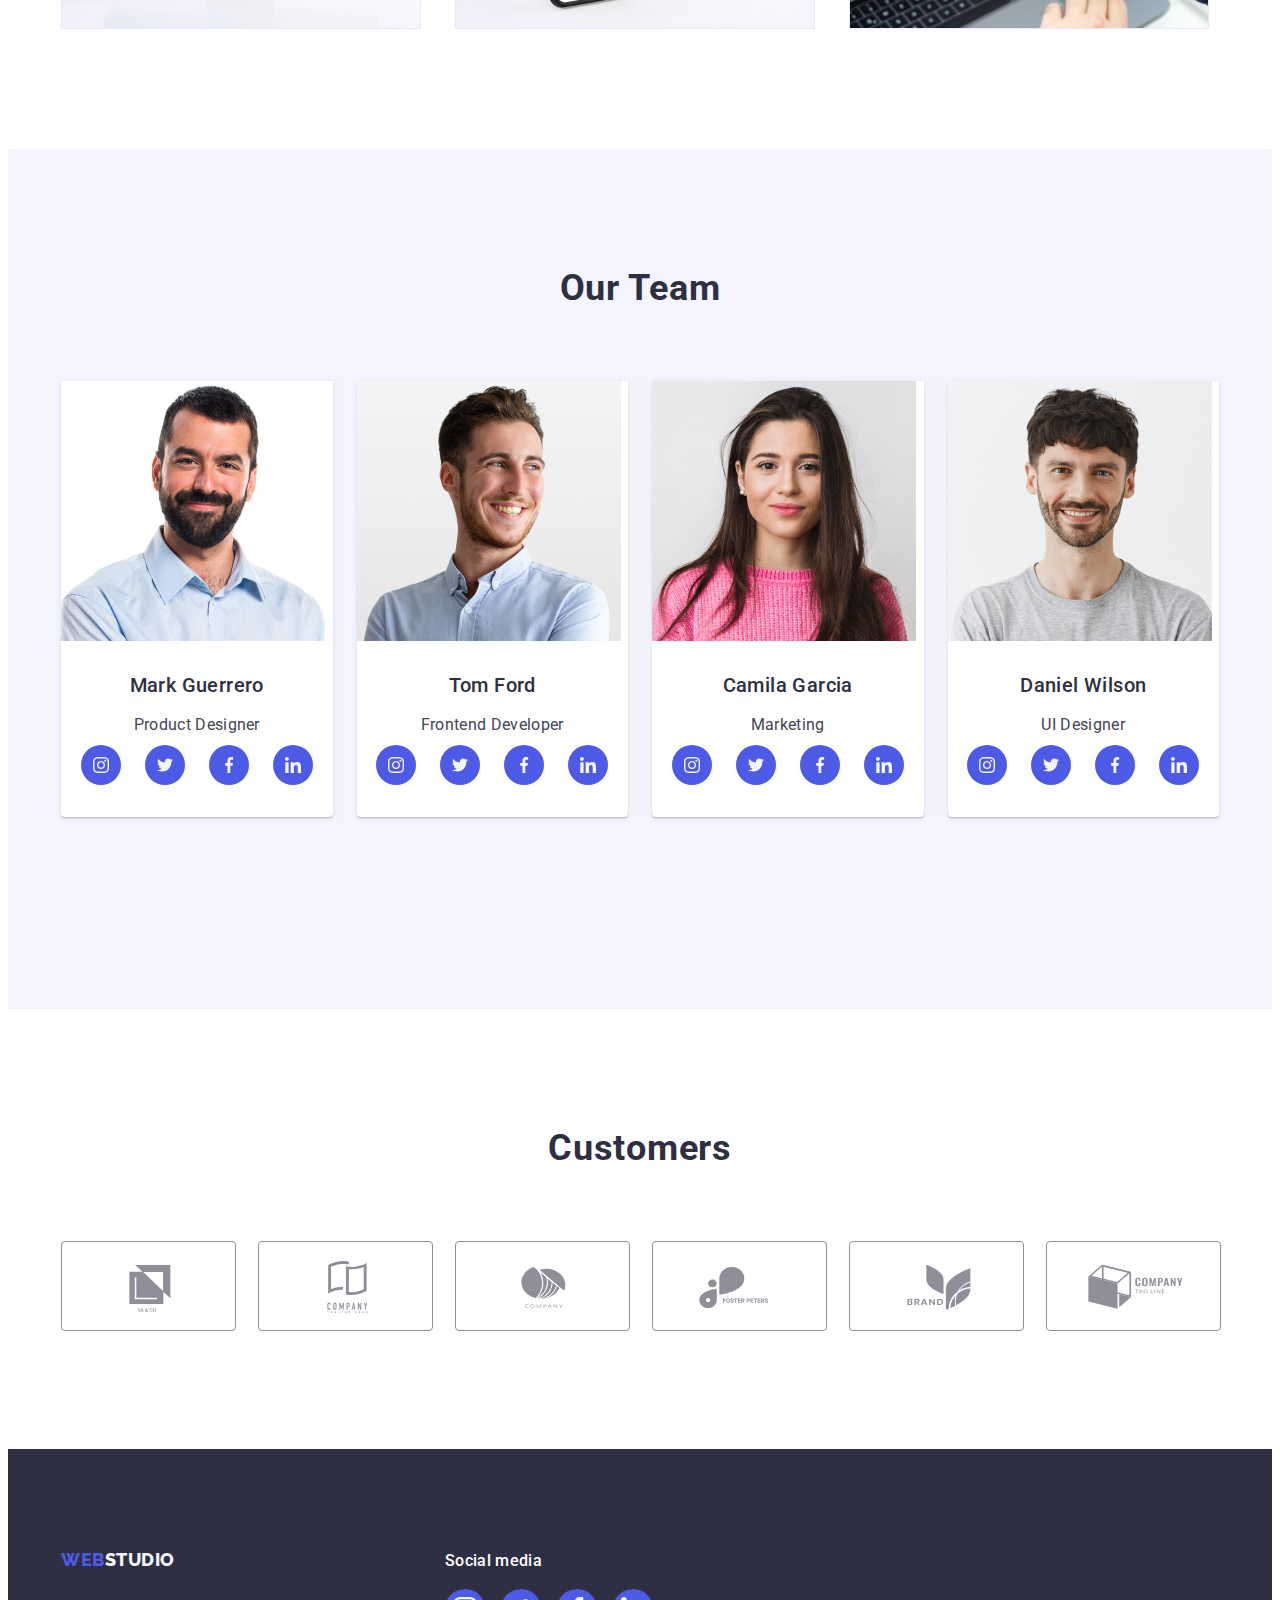
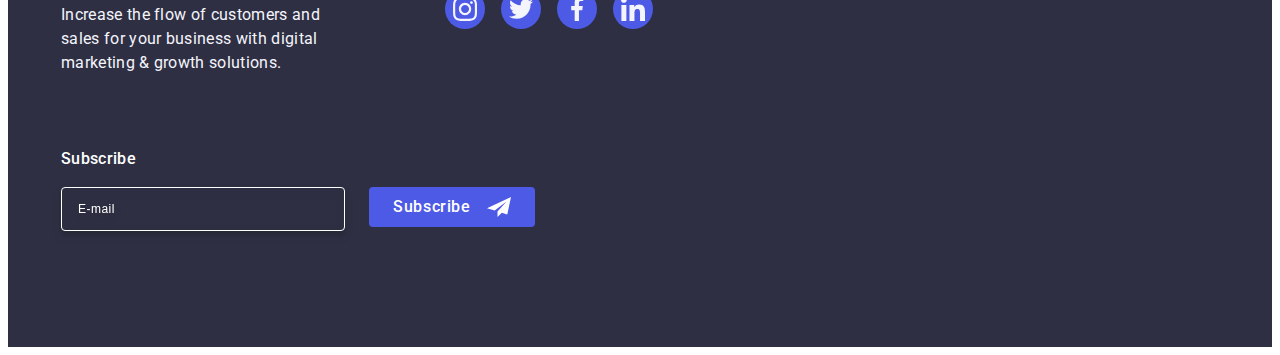
==== commit 97b2c569: "css" ====
--- a/index.html
+++ b/index.html
@@ -185,7 +185,7 @@
 
     <!-- section 3 -->
 
-    <!-- <section class="section-three">
+    <section class="section-three">
       <div class="container">
         <h2 class="section-three-title">What are we doing</h2>
         <ul class="ul-class list">
@@ -195,7 +195,7 @@
           <li class="ul-two-content"><img src="./images/images/Rectangle3.jpg" alt="Phone photo" width="360"></li>
         </ul>
         </div>
-        </section> -->
+        </section>
 
 
 
--- a/css/styles.css
+++ b/css/styles.css
@@ -1169,7 +1169,7 @@
 @media only screen and (min-width: 320px) {
 
     .container {
-        max-width: 767px;
+        max-width: 428px;
         padding-left: 16px;
         padding-right: 16px;
         margin: auto;
@@ -1179,8 +1179,19 @@
         margin-bottom: 72px;
     }
     
-
-
+.ul-content {
+    margin-bottom: 72px;
+}
+
+.tel-mob {
+    font-size: 25px;
+    color: #4D5AE5;
+        font-weight: 700;
+        line-height: 1.1;
+        letter-spacing: 0.72px;
+        text-transform: capitalize;
+        font-style: normal;
+}
 
 
     .section-two {
@@ -1194,8 +1205,12 @@
         padding-bottom: 96px;
     }
 
-    .ul-content {
+    /* .ul-content {
         margin-bottom: 72px;
+    } */
+
+    .ul-class-two {
+       gap: 30px;
     }
 
     .div-icon {
@@ -1556,7 +1571,8 @@
            (min-resolution: 2dppx) {
     
                .hero {
-                   background-image: linear-gradient(rgba(46, 47, 66, 0.7), rgba(46, 47, 66, 0.7)), url(../images/images/dark-bg-mobile2.jpg);
+                   background-image: linear-gradient(rgba(46, 47, 66, 0.7), rgba(46, 47, 66, 0.7)),
+                    url(../images/images/dark-bg-mobile2.jpg);
                }
     
             }
@@ -1676,11 +1692,7 @@
             background-color: transparent;
         }
 
-        .header-div {
-            justify-content: space-between;
-            display: flex;
-            align-items: center;
-        }
+       
 
         
         .svg-window {
@@ -1736,14 +1748,6 @@
             margin-bottom: 48px;
            }
 
-                 .tel-mob {
-            color: #4D5AE5;
-            font-size: 36px;
-            font-weight: 700;
-            line-height: 1.1;
-            letter-spacing: 0.72px;
-            text-transform: capitalize;
-            font-style: normal;
             
         }
 
@@ -1770,9 +1774,7 @@
             fill: #f4f4fd;
         }
 
-        .ul-class-three {
-            gap: 56px;
-        }
+        
 
         
         
@@ -1974,9 +1976,7 @@
         padding-bottom: 14px;
     }
 
-    .tel-mob {
-        font-size: 24px;
-    }
+    
 
 }
 
@@ -1990,7 +1990,12 @@
     display: none;
 }
 
-}
+.div-footer-two {
+    margin-bottom: 72px;
+    margin-right: 24px;
+}
+
+
 
 
 
@@ -2027,12 +2032,23 @@
 @media only screen and (min-width: 429px) {
 
 .container {
-        max-width: 767px;
+        max-width: 768px;
         padding-left: 16px;
         padding-right: 16px;
         margin: auto;
     }
 
+         .header-div {
+             justify-content: space-between;
+             display: flex;
+             align-items: center;
+         }
+
+.navigation {
+    display: flex;
+    align-items: center;
+}
+
 .header-div {
     display: flex;
     padding-top: 0px;
@@ -2042,6 +2058,10 @@
 .section-two {
     padding-top: 96px;
     padding-bottom: 96px;
+}
+
+.ul-class-three {
+    gap: 56px;
 }
 
 .ul-class {
@@ -2068,6 +2088,15 @@
     flex-wrap: wrap;
 }
 
+.tel-mob {
+    color: #4D5AE5;
+    font-size: 36px;
+    font-weight: 700;
+    line-height: 1.1;
+    letter-spacing: 0.72px;
+    text-transform: capitalize;
+    font-style: normal;
+}
 .footer-logo {
    margin-left: auto;
    margin-right: auto;
@@ -2142,6 +2171,22 @@
     margin-right: auto;
 }
 
+.current {
+    color: #404bbf;
+    position: relative;
+}
+
+.current::after {
+    content: "";
+    position: absolute;
+    left: 0;
+    bottom: -1px;
+    height: 4px;
+    background-color: #404bbf;
+    border-radius: 2px;
+    transition: color 250ms cubic-bezier(0.4, 0, 0.2, 1);
+    width: 100%;
+}
 
 
 @media (min-device-pixel-ratio: 2),
@@ -2190,9 +2235,9 @@
 
 
 
-
-
-}
+}
+
+
 
 
 
@@ -2204,7 +2249,7 @@
 
 
 
-@media only screen and (min-width: 768px) {
+@media only screen and (min-width: 769px) {
 
 .container {
         max-width: 1158px;
@@ -2340,7 +2385,7 @@
 }
 
 .ul-content {
-    width: calc((100% - 120px) / 2);
+    width: calc((100% - 24px) / 2);
 
 
 }
@@ -2383,6 +2428,7 @@
     }
 }
 
+
 .div-footer-two {
     text-align: left;
     margin-right: 24px;
@@ -2393,33 +2439,47 @@
     text-align: left;
 }
 
-.div-footer {
-    display: flex;
-    justify-content: space-between;
-}
-
-
-
-
-
-
-}
-
-
-
-
-
-
-
-
-
-
-
-
-
-
-
-@media only screen and (min-width: 1159px) {
+.form {
+    display: flex;
+  
+}
+
+.current {
+    color: #404bbf;
+    position: relative;
+}
+
+.current::after {
+    content: "";
+    position: absolute;
+    left: 0;
+    bottom: -1px;
+    height: 4px;
+    background-color: #404bbf;
+    border-radius: 2px;
+    transition: color 250ms cubic-bezier(0.4, 0, 0.2, 1);
+    width: 100%;
+}
+
+}
+
+
+
+
+
+
+
+
+
+
+
+
+
+
+
+
+
+@media only screen and (min-width: 1158px) {
 
 .container {
         max-width: 1280px;
@@ -2428,8 +2488,9 @@
         margin: auto;
     }
 
-
-
+        .section-three {
+            display: block;
+        }
 
 .teg-header {
     border-bottom: 1px solid #e7e9fc;
@@ -2504,11 +2565,12 @@
 }
 
 .mail-tel-list {
-    font-size: 16px;
-    line-height: 1.5;
-    letter-spacing: 0.02em;
-    color: #434455;
-    transition: color 250ms cubic-bezier(0.4, 0, 0.2, 1);
+color: var(--slate, #434455);
+    font-size: 12px;
+    font-style: normal;
+    font-weight: 400;
+    line-height: 1.2;
+    letter-spacing: 0.48px;
 }
 
 .mail-tel-list:hover {
@@ -2523,8 +2585,8 @@
     background-color: #2e2f42;
     padding-top: 188px;
     padding-bottom: 188px;
-    background-image: linear-gradient(rgba(46, 47, 66, 0.7),
-            rgba(46, 47, 66, 0.7)), url(../images/images/7e83b6c8ee4603ea892aa8aaebb3c5fe.jpg);
+    /* background-image: linear-gradient(rgba(46, 47, 66, 0.7),
+            rgba(46, 47, 66, 0.7)), url(../images/images/7e83b6c8ee4603ea892aa8aaebb3c5fe.jpg); */
     max-width: 1440px;
     background-repeat: no-repeat;
     background-position: center;
@@ -2774,7 +2836,7 @@
 .ul-class-two {
     display: flex;
     /* justify-content: center; */
-    gap: 24px;
+    /* gap: 24px; */
 }
 
 .li-insta {
@@ -2993,10 +3055,7 @@
     padding-right: 15px;
 }
 
-.navigation {
-    display: flex;
-    align-items: center;
-}
+
 
 .menu {
     display: flex;
@@ -3530,31 +3589,14 @@
     margin-left: auto;
 }  
 
-
-
-
-
-
-
-
-
-
-
-
-
-
-
-
-
-
-
-
-
-
-
-
-
-
+.mail-tel-list {
+    color: var(--slate, #434455);
+        font-size: 16px;
+        font-style: normal;
+        font-weight: 400;
+        line-height: 24px;
+        letter-spacing: 0.32px;
+}
 
 
 
@@ -3594,21 +3636,60 @@
 
 
 
-
-
-
-
-
-
-
-
-
-
-
-
-
-
-
-
-
-
+@media screen and (min-width: 429px) and (max-width: 768px) {
+    .hero {
+        background: linear-gradient(rgba(46, 47, 66, 0.7), rgba(46, 47, 66, 0.7)), url(../images/images/dark-bg-tablet1.jpg);
+        padding: 112px 0 112px 0;
+    }
+
+    @media (min-device-pixel-ratio: 2),
+    (min-resolution: 192dpi),
+    (min-resolution: 2dppx) {
+        .hero {
+            background: linear-gradient(rgba(46, 47, 66, 0.7), rgba(46, 47, 66, 0.7)), url(../images/images/dark-bg-tablet2.jpg);
+            background-size: cover;
+        }
+    }
+}
+
+
+
+
+
+@media screen and (min-width: 769px) {
+    .hero {
+        background: linear-gradient(rgba(46, 47, 66, 0.7), rgba(46, 47, 66, 0.7)), url(../images/images/people-office1xx.jpg);
+        padding: 188px 0 188px 0;
+        background-size: cover;
+    }
+
+    @media (min-device-pixel-ratio: 2),
+    (min-resolution: 192dpi),
+    (min-resolution: 2dppx) {
+        .hero {
+            background: linear-gradient(rgba(46, 47, 66, 0.7), rgba(46, 47, 66, 0.7)), url(../images/images/people-office2xx.jpg);
+            background-size: cover;
+        }
+    }
+}
+
+
+
+
+
+@media screen and (min-width: 320px) and (max-width: 428px) {
+    .hero {
+        padding: 112px 0 112px 0;
+        background: linear-gradient(rgba(46, 47, 66, 0.7), rgba(46, 47, 66, 0.7)), url(../images/images/dark-bg-mobile1.jpg);
+        background-size: cover;
+    }
+
+    @media (min-device-pixel-ratio: 2),
+    (min-resolution: 192dpi),
+    (min-resolution: 2dppx) {
+        .hero {
+            background: linear-gradient(rgba(46, 47, 66, 0.7), rgba(46, 47, 66, 0.7)), url(../images/images/dark-bg-mobile2.jpg);
+            background-size: cover;
+        }
+    }
+}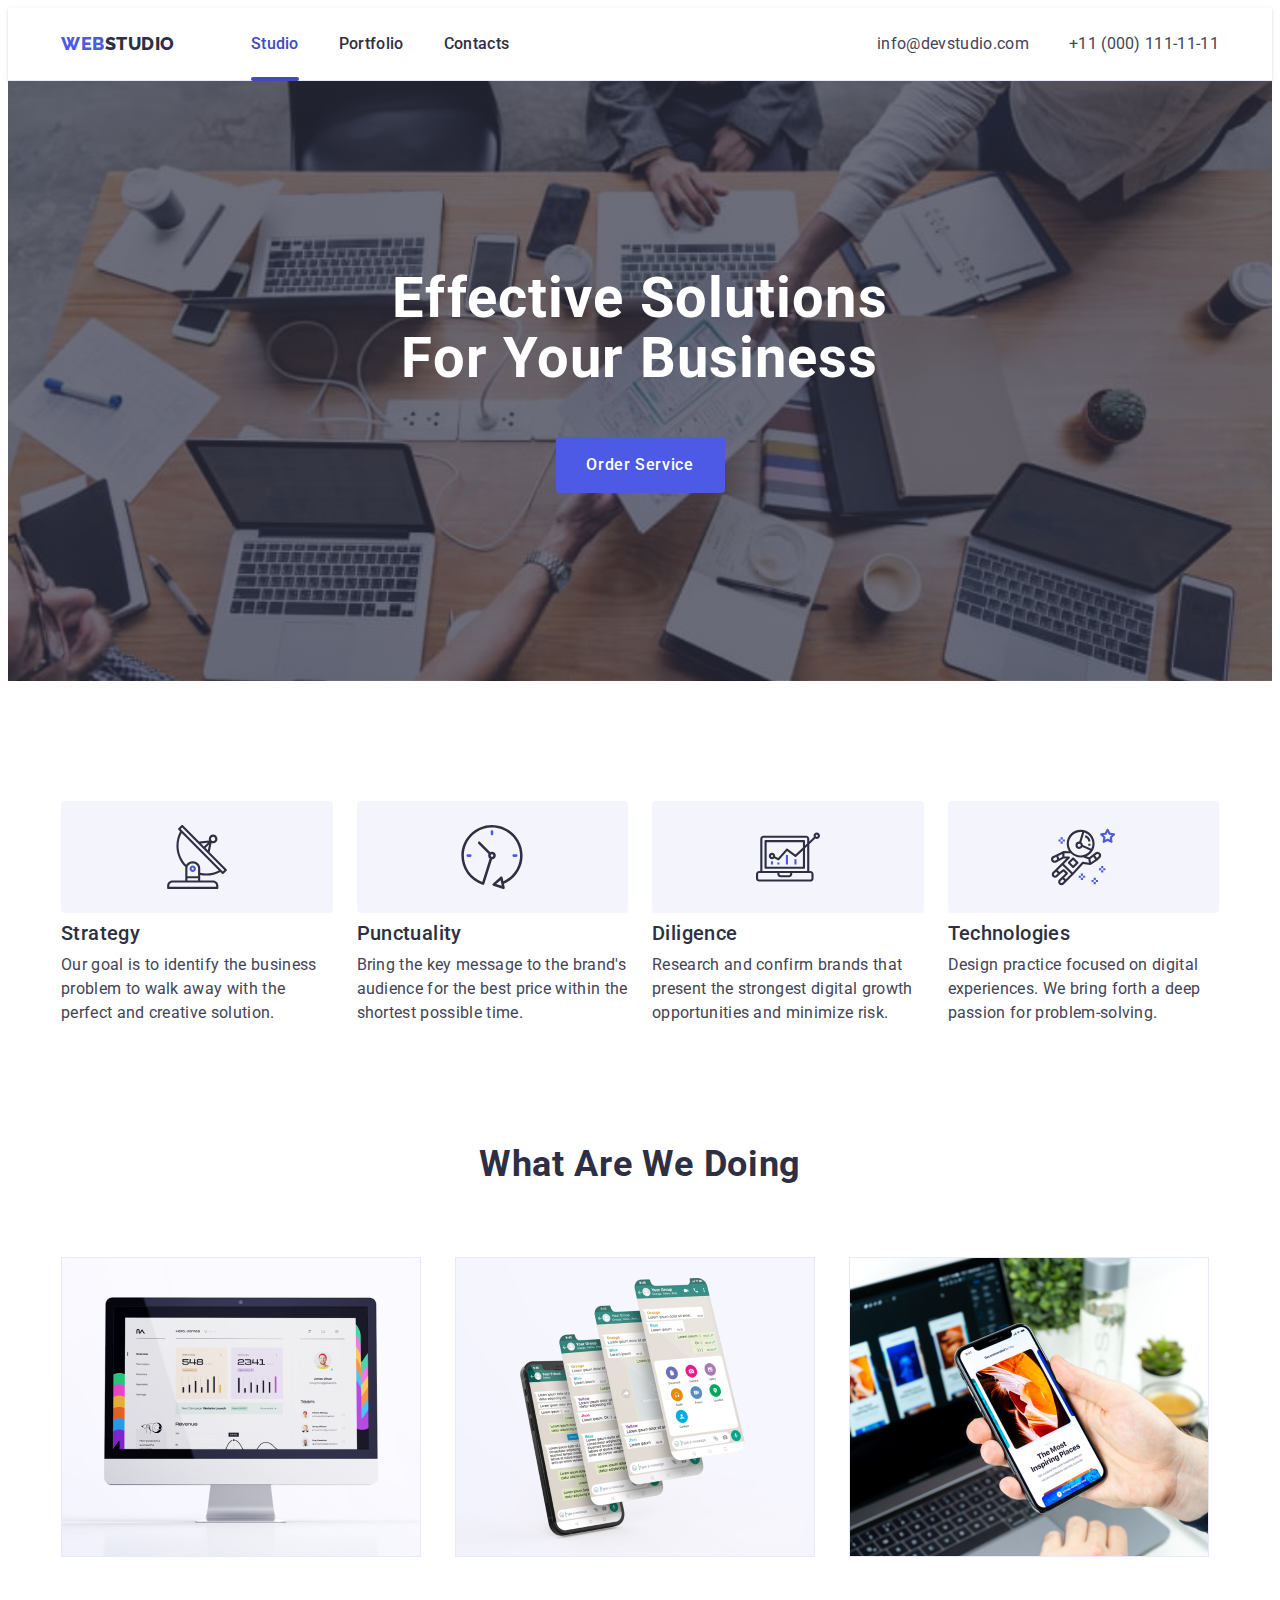
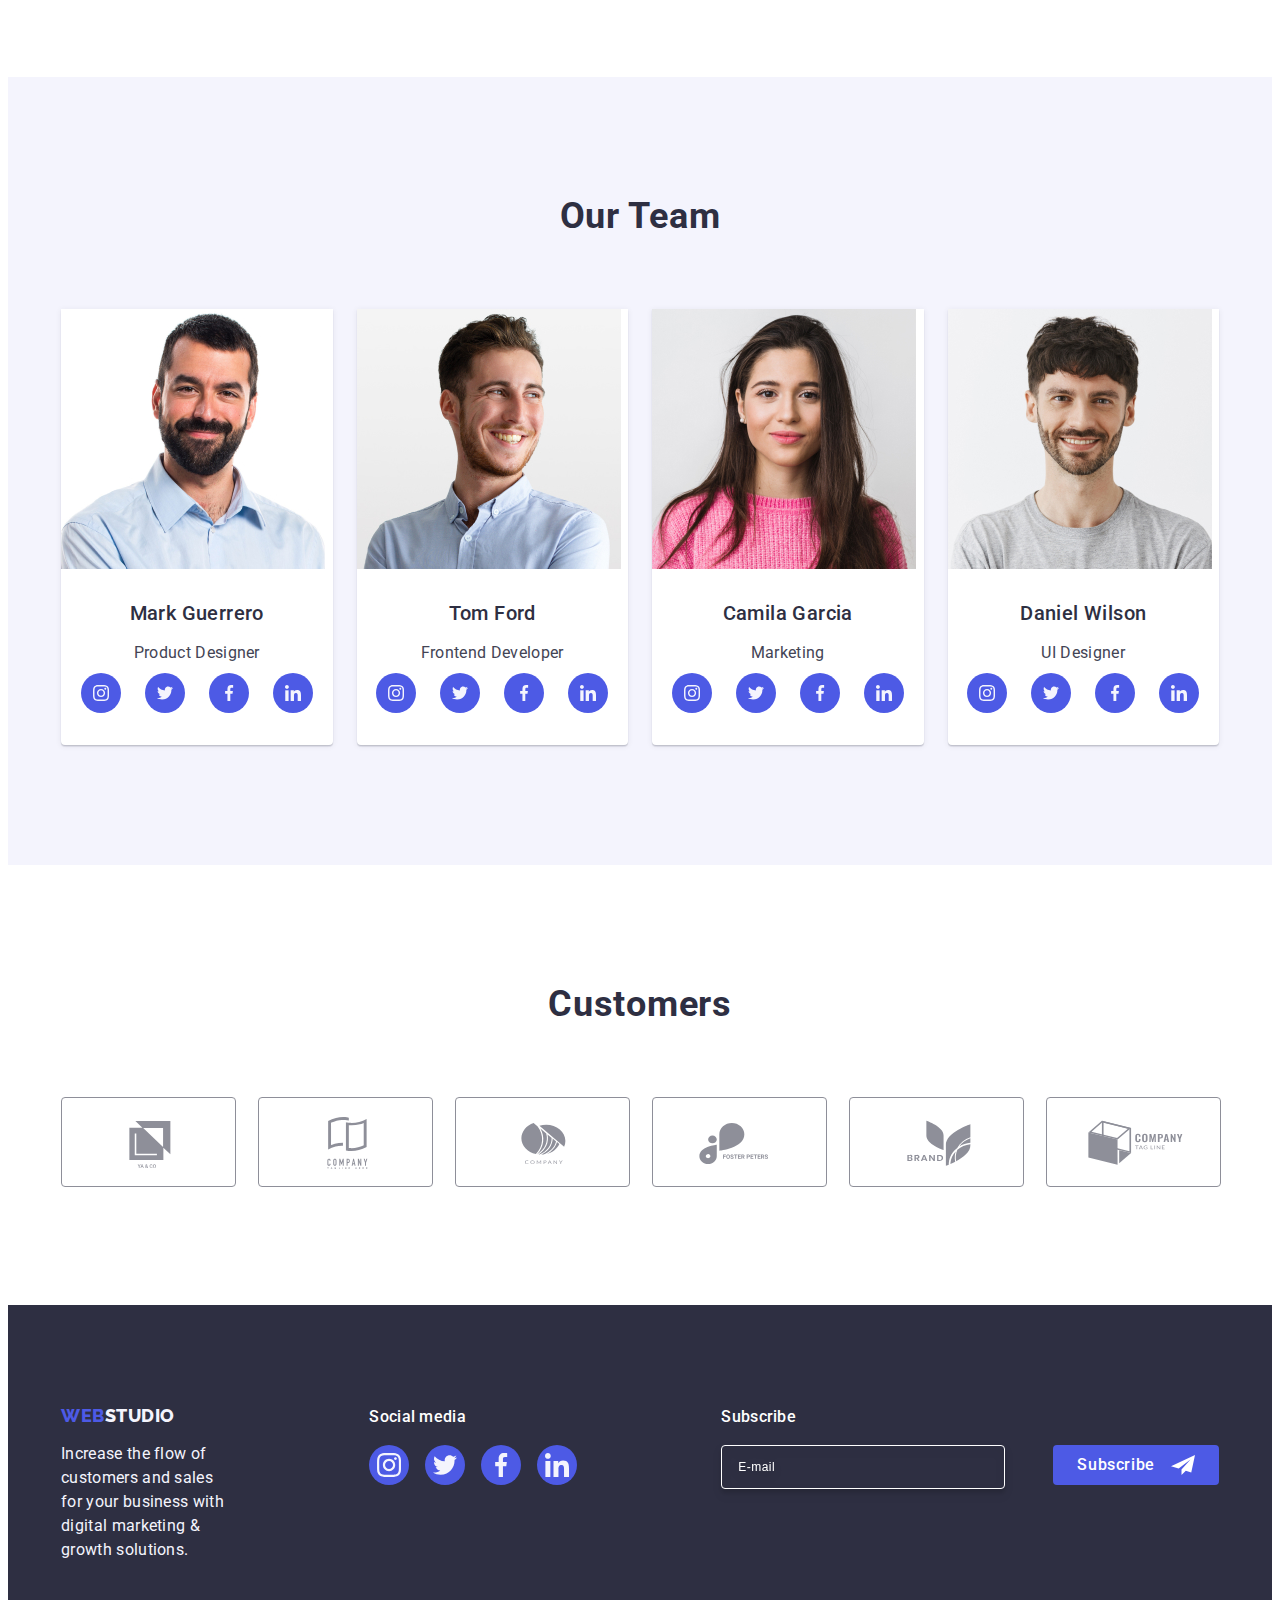
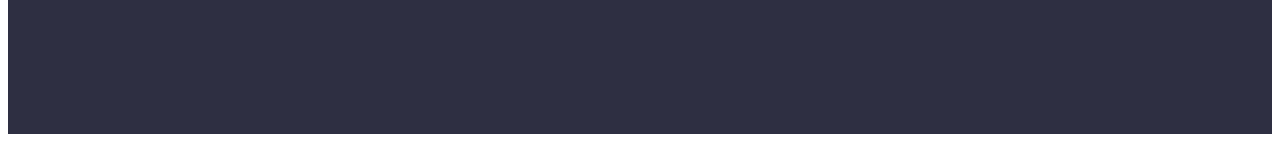
==== commit d1914e7a: "css" ====
--- a/index.html
+++ b/index.html
@@ -169,7 +169,7 @@
 
 
 
-          <li class="ul-content">
+          <li class="ul-content not-ul">
 
             <div class="div-icon"><svg width="64" height="64">
                 <use href="./images/icons.svg#icon-icon-astronaut"></use>
@@ -212,6 +212,9 @@
           <li class="ul-three-content list-background"><img src="./images/images/img1.jpg" alt="Employee photo"
               width="264">
 
+
+              
+
             <div class="members-container">
               <h3 class="section-two-title title-modile">Mark Guerrero</h3>
               <p class="section-two-p p-mobile">Product Designer</p>
@@ -295,7 +298,7 @@
             <div class="members-container">
               <h3 class="section-two-title title-modile">Daniel Wilson</h3>
               <p class="section-two-p p-mobile">UI Designer</p>
-              <ul class="ul-class-two list">
+              <ul class="ul-class-two list not-ul-class">
                 <li class="li-insta"><a href="" class="insta-a"><svg class="svg-teg-two" width="16" height="16">
                       <use href="./images/icons.svg#icon-icon-instagram"></use>
                     </svg></a></li>
--- a/css/styles.css
+++ b/css/styles.css
@@ -1175,13 +1175,49 @@
         margin: auto;
     }
 
+
+
+
+@media screen and (min-width: 320px) and (max-width: 428px) {
+    .section-one {
+        padding: 112px 0 112px 0;
+        background: linear-gradient(rgba(46, 47, 66, 0.7), rgba(46, 47, 66, 0.7)), url(../images/images/dark-bg-mobile1.jpg);
+        background-size: cover;
+    }
+
+    @media (min-device-pixel-ratio: 2),
+    (min-resolution: 192dpi),
+    (min-resolution: 2dppx) {
+        .section-one {
+            background: linear-gradient(rgba(46, 47, 66, 0.7), rgba(46, 47, 66, 0.7)), url(../images/images/dark-bg-mobile2.jpg);
+            background-size: cover;
+        }
+    }
+}
+
+@media screen and (max-width: 428px) {
+    .ul-content {
+    margin-bottom: 72px;
+    }
+
     .ul-three-content {
         margin-bottom: 72px;
     }
+}
+
+.div-footer-two {
+    margin-bottom: 72px;
+}
+
+.input {
+    margin-bottom: 16px;
+}
+
+
+
+}
     
-.ul-content {
-    margin-bottom: 72px;
-}
+
 
 .tel-mob {
     font-size: 25px;
@@ -1412,7 +1448,7 @@
         letter-spacing: 0.32px;
         margin-left: auto;
         margin-right: auto;
-        margin-top: 17.5px;
+        /* margin-top: 17.5px; */
         max-width: 264px;
     }
 
@@ -1458,7 +1494,7 @@
         border-radius: 4px;
         color: var(--white, #FFF);
         box-shadow: 0px 4px 4px 0px rgba(0, 0, 0, 0.15);
-        margin-bottom: 16px;
+        
         margin-left: auto;
         margin-right: auto;
     }
@@ -1487,7 +1523,6 @@
        
     }
 
-    
     .section-one-title {
         margin-bottom: 72px;
         color: var(--white, #FFF);
@@ -1500,6 +1535,10 @@
         max-width: 320px;
         margin-left: auto;
         margin-right: auto;
+    }
+
+    .header-div {
+        justify-content: space-between;
     }
 
     .list-background {
@@ -1556,7 +1595,7 @@
             background-color: #2e2f42;
                 padding-top: 112px;
                 padding-bottom: 112px;
-                background-image: linear-gradient(rgba(46, 47, 66, 0.7), rgba(46, 47, 66, 0.7)), url(../images/images/dark-bg-mobile1.jpg);
+                /* background-image: linear-gradient(rgba(46, 47, 66, 0.7), rgba(46, 47, 66, 0.7)), url(../images/images/dark-bg-mobile1.jpg); */
                 width: 100%;
                 background-size: cover;
                 background-repeat: no-repeat;
@@ -1566,7 +1605,7 @@
         }
         
 
-           @media (min-device-pixel-ratio: 2),
+           /* @media (min-device-pixel-ratio: 2),
            (min-resolution: 192dpi),
            (min-resolution: 2dppx) {
     
@@ -1575,7 +1614,7 @@
                     url(../images/images/dark-bg-mobile2.jpg);
                }
     
-            }
+            } */
 
         .header-logo {
             display: inline-flex;
@@ -1749,7 +1788,7 @@
            }
 
             
-        }
+        
 
         .tel-mob-li {
             margin-bottom: 40px;
@@ -1838,6 +1877,14 @@
 
 .window-div-form {
     margin-bottom: 8px;
+}
+
+.not-ul {
+    margin-bottom: 0;
+}
+
+.not-ul-class {
+    margin-bottom: 0;
 }
 
 .label-form-window {
@@ -1982,18 +2029,15 @@
 
 .header-div {
     display: flex;
-    padding-top: 25.5px;
-    padding-bottom: 25.5px;
+    padding-top: 20.5px;
+    padding-bottom: 20px;
 }
 
 .section-three {
     display: none;
 }
 
-.div-footer-two {
-    margin-bottom: 72px;
-    margin-right: 24px;
-}
+
 
 
 
@@ -2038,6 +2082,81 @@
         margin: auto;
     }
 
+
+
+@media screen and (max-width: 768px) {
+   
+.div-footer {
+    width: 564px;
+}
+
+
+
+
+
+
+
+}
+
+
+
+
+.div-footer-two {
+    
+    text-align: left;
+    
+}
+
+.form {
+    display: flex;
+}
+
+.label-form {
+    margin-right: 24px;
+}
+
+.p-form {
+    text-align: left;
+}
+
+.div-form {
+    align-items: center;
+}
+
+
+
+@media screen and (min-width: 429px) and (max-width: 768px) {
+    .section-one {
+        background: linear-gradient(rgba(46, 47, 66, 0.7), rgba(46, 47, 66, 0.7)), url(../images/images/dark-bg-tablet1.jpg);
+        padding: 112px 0 112px 0;
+    }
+
+    @media (min-device-pixel-ratio: 2),
+    (min-resolution: 192dpi),
+    (min-resolution: 2dppx) {
+        .section-one {
+            background: linear-gradient(rgba(46, 47, 66, 0.7), rgba(46, 47, 66, 0.7)), url(../images/images/dark-bg-tablet2.jpg);
+            background-size: cover;
+        }
+    }
+}
+
+
+.mail-tel-list {
+    margin-bottom: 12px;
+}
+
+
+
+.section-five-div {
+    min-width: 584px;
+}
+
+.section-five-div {
+    width: 584px;
+}
+
+
          .header-div {
              justify-content: space-between;
              display: flex;
@@ -2047,6 +2166,12 @@
 .navigation {
     display: flex;
     align-items: center;
+}
+
+.div-footer {
+    display: flex;
+    flex-direction: row;
+    flex-wrap: wrap;
 }
 
 .header-div {
@@ -2123,6 +2248,18 @@
 .mail-tel-list {
     color: #434455;
     font-style: normal;
+}
+
+.footer-p {
+    color: #F4F4FD;
+    font-size: 16px;
+    font-weight: 400;
+    line-height: 24px;
+    letter-spacing: 0.32px;
+    margin-left: auto;
+    margin-right: auto;
+    /* margin-top: 17.5px; */
+    max-width: 264px;
 }
 
 .address {
@@ -2147,8 +2284,8 @@
 }
 
 .section-one {
-    background-image: linear-gradient(rgba(46, 47, 66, 0.7), 
-    rgba(46, 47, 66, 0.7)), url(../images/images/dark-bg-tablet1.jpg);
+    /* background-image: linear-gradient(rgba(46, 47, 66, 0.7), 
+    rgba(46, 47, 66, 0.7)), url(../images/images/dark-bg-tablet1.jpg); */
     width: 100%;
     background-size: cover;
     background-repeat: no-repeat;
@@ -2207,7 +2344,7 @@
 }
 
 .ul-content {
-    width: calc((100% - 120px) / 2);
+    width: calc((100% - 24px) / 2);
     
 
 }
@@ -2221,6 +2358,9 @@
     flex-wrap: wrap;
 }
 
+.div-footer {
+    gap: 72px 24px;
+}
 
 .li-customers {
     width: calc((100% - 48px) / 3);
@@ -2230,8 +2370,10 @@
 .section-three {
     display: none;
 }
-
-
+/* 
+.div-footer-two {
+    width: 584px;
+} */
 
 
 
@@ -2257,6 +2399,26 @@
         padding-right: 16px;
         margin: auto;
     }
+
+
+@media screen and (min-width: 769px) {
+    .section-one {
+        background: linear-gradient(rgba(46, 47, 66, 0.7), rgba(46, 47, 66, 0.7)), url(../images/images/people-office1xx.jpg);
+        padding: 188px 0 188px 0;
+        background-size: cover;
+    }
+
+    @media (min-device-pixel-ratio: 2),
+    (min-resolution: 192dpi),
+    (min-resolution: 2dppx) {
+        .section-one {
+            background: linear-gradient(rgba(46, 47, 66, 0.7), rgba(46, 47, 66, 0.7)), url(../images/images/people-office2xx.jpg);
+            background-size: cover;
+        }
+    }
+}
+
+
 
 .header-div {
     display: flex;
@@ -2367,14 +2529,14 @@
 
 
 
-@media (min-device-pixel-ratio: 2),
+/* @media (min-device-pixel-ratio: 2),
 (min-resolution: 192dpi),
 (min-resolution: 2dppx) {
     .section-one {
         background-image: linear-gradient(rgba(46, 47, 66, 0.7),
                 rgba(46, 47, 66, 0.7)), url(../images/images/dark-bg-tablet2.jpg);
     }
-}
+} */
 
 
 
@@ -2432,7 +2594,6 @@
 .div-footer-two {
     text-align: left;
     margin-right: 24px;
-    margin-bottom: 72px;
 }
 
 .footer-p-two {
@@ -3250,6 +3411,8 @@
 .div-footer {
     display: flex;
     align-items: baseline;
+    flex-wrap: nowrap;
+    
 }
 
 .div-footer-two {
@@ -3532,6 +3695,8 @@
 .textarea:focus {
     border-color: #4D5AE5;
 }
+
+
 
 .div-checkbox {
     margin-bottom: 24px;
@@ -3636,60 +3801,14 @@
 
 
 
-@media screen and (min-width: 429px) and (max-width: 768px) {
-    .hero {
-        background: linear-gradient(rgba(46, 47, 66, 0.7), rgba(46, 47, 66, 0.7)), url(../images/images/dark-bg-tablet1.jpg);
-        padding: 112px 0 112px 0;
-    }
-
-    @media (min-device-pixel-ratio: 2),
-    (min-resolution: 192dpi),
-    (min-resolution: 2dppx) {
-        .hero {
-            background: linear-gradient(rgba(46, 47, 66, 0.7), rgba(46, 47, 66, 0.7)), url(../images/images/dark-bg-tablet2.jpg);
-            background-size: cover;
-        }
-    }
-}
-
-
-
-
-
-@media screen and (min-width: 769px) {
-    .hero {
-        background: linear-gradient(rgba(46, 47, 66, 0.7), rgba(46, 47, 66, 0.7)), url(../images/images/people-office1xx.jpg);
-        padding: 188px 0 188px 0;
-        background-size: cover;
-    }
-
-    @media (min-device-pixel-ratio: 2),
-    (min-resolution: 192dpi),
-    (min-resolution: 2dppx) {
-        .hero {
-            background: linear-gradient(rgba(46, 47, 66, 0.7), rgba(46, 47, 66, 0.7)), url(../images/images/people-office2xx.jpg);
-            background-size: cover;
-        }
-    }
-}
-
-
-
-
-
-@media screen and (min-width: 320px) and (max-width: 428px) {
-    .hero {
-        padding: 112px 0 112px 0;
-        background: linear-gradient(rgba(46, 47, 66, 0.7), rgba(46, 47, 66, 0.7)), url(../images/images/dark-bg-mobile1.jpg);
-        background-size: cover;
-    }
-
-    @media (min-device-pixel-ratio: 2),
-    (min-resolution: 192dpi),
-    (min-resolution: 2dppx) {
-        .hero {
-            background: linear-gradient(rgba(46, 47, 66, 0.7), rgba(46, 47, 66, 0.7)), url(../images/images/dark-bg-mobile2.jpg);
-            background-size: cover;
-        }
-    }
-}+
+
+
+
+
+
+
+
+
+
+
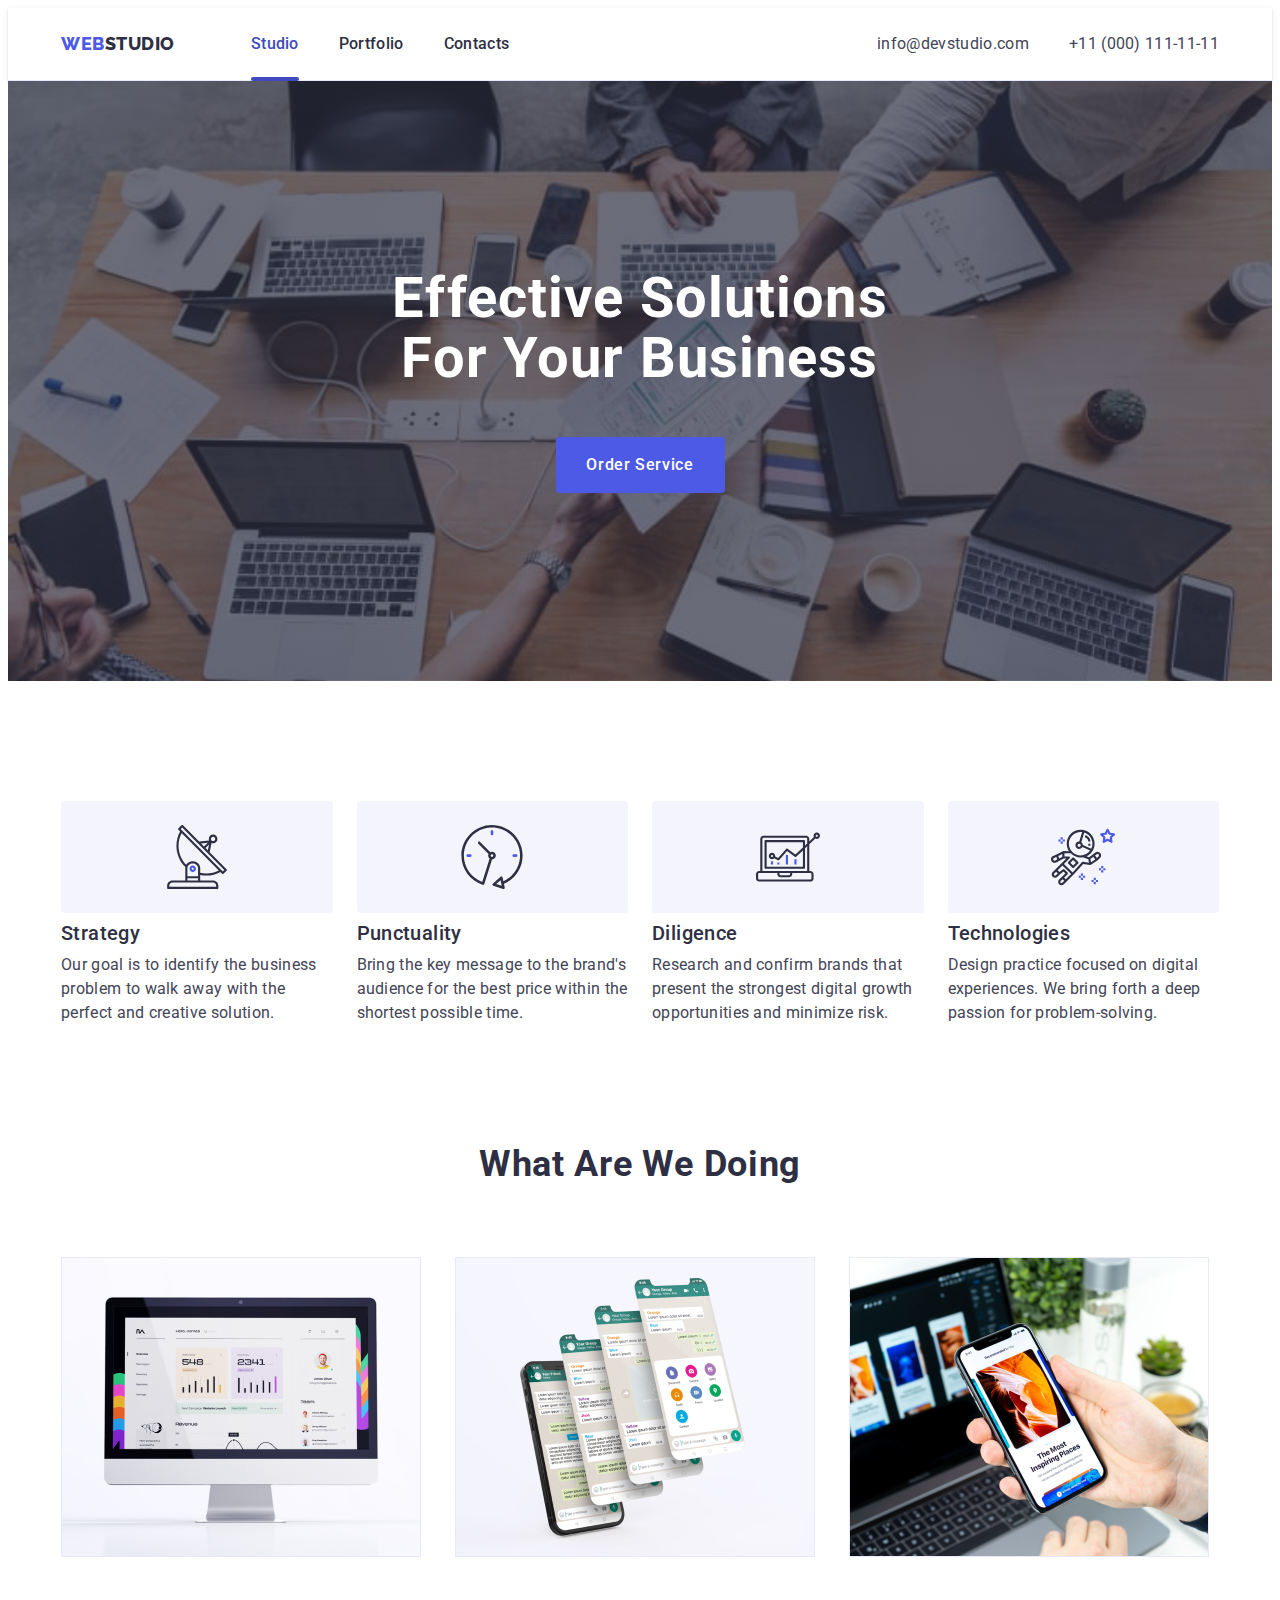
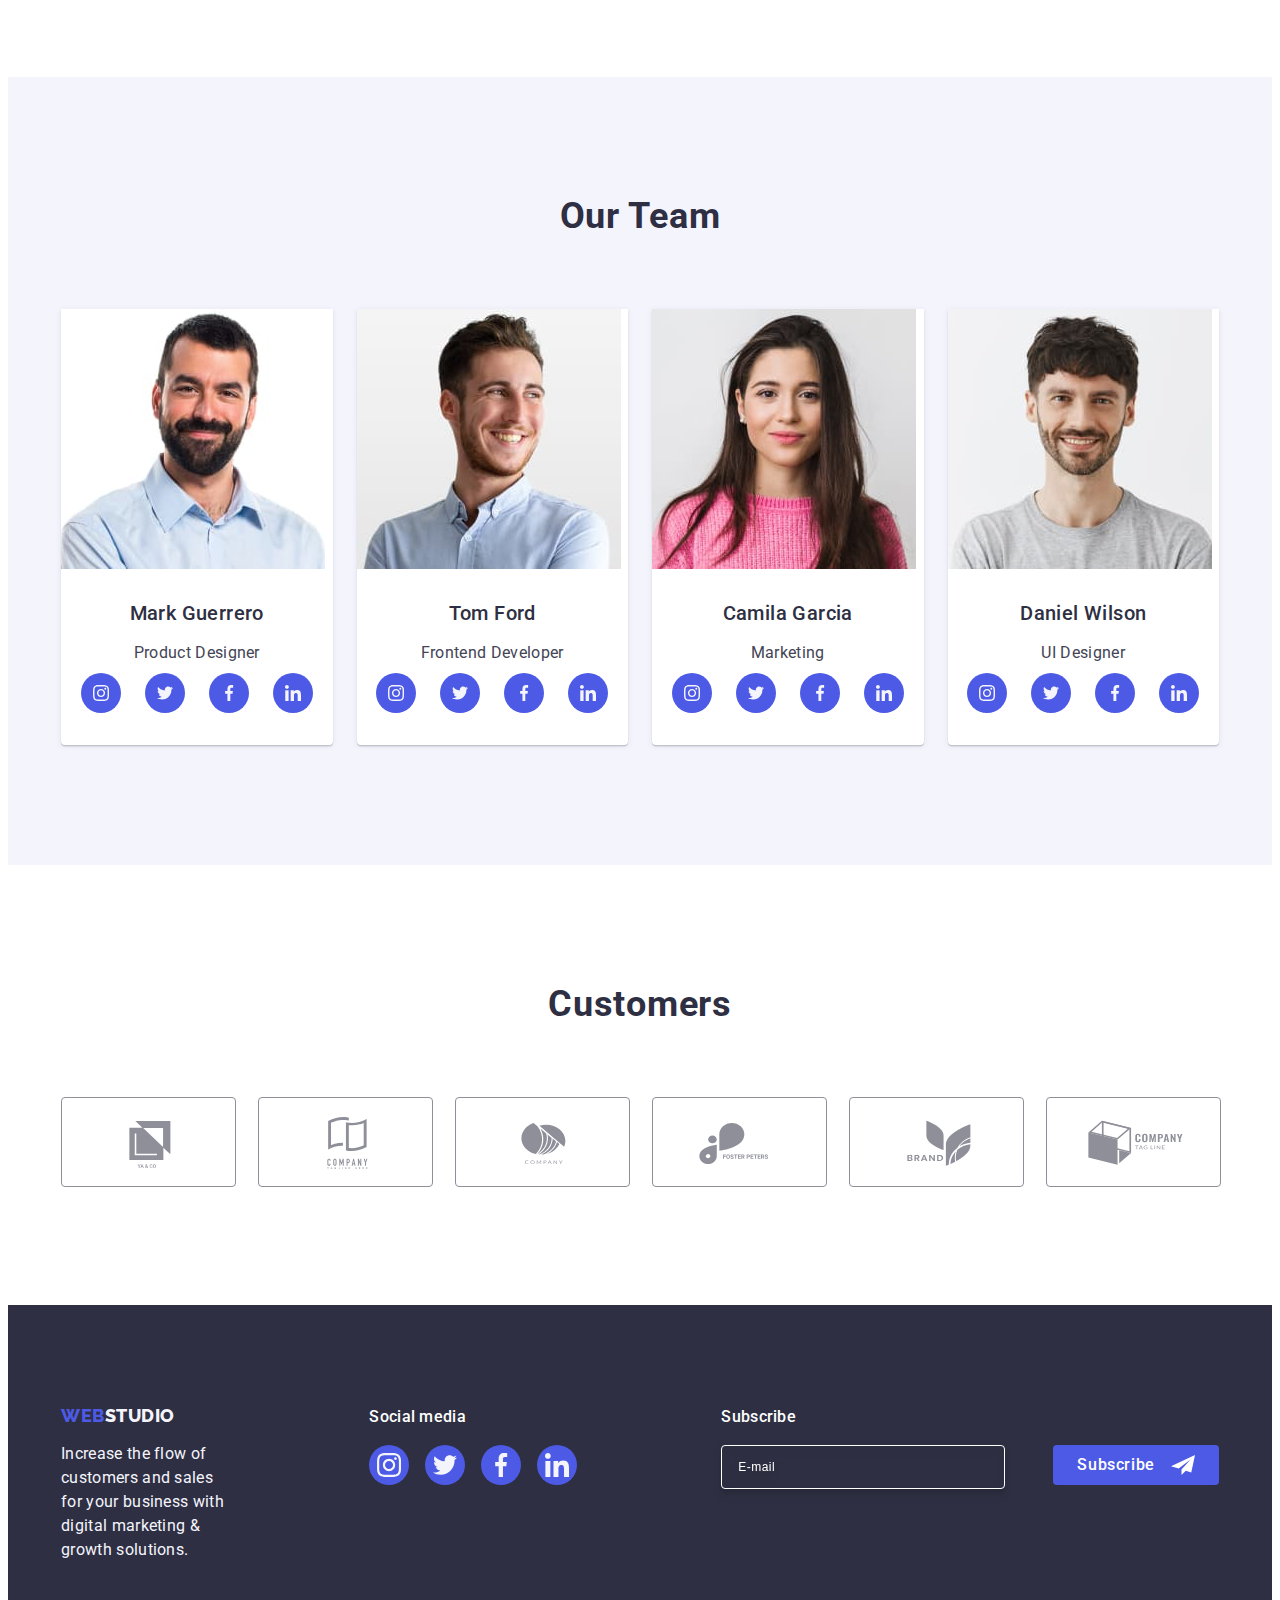
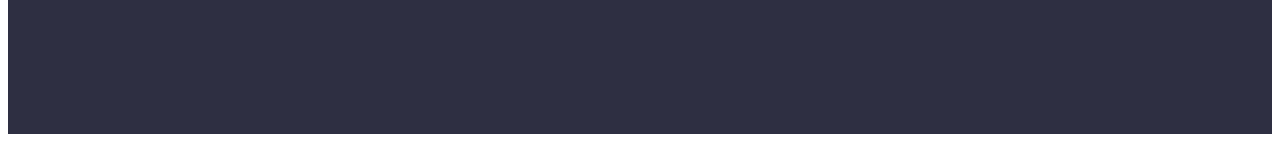
==== commit 50326dd3: "css" ====
--- a/index.html
+++ b/index.html
@@ -189,10 +189,29 @@
       <div class="container">
         <h2 class="section-three-title">What are we doing</h2>
         <ul class="ul-class list">
-          <li class="ul-two-content"><img src="./images/images/Rectangle1.jpg" alt="Laptop photo" width="360"></li>
-          <li class="ul-two-content"><img src="./images/images/Rectangle2.jpg" alt="Photo of the mobile application"
-              width="360"></li>
-          <li class="ul-two-content"><img src="./images/images/Rectangle3.jpg" alt="Phone photo" width="360"></li>
+
+
+          <li class="ul-two-content">
+            <img class="img-screen" srcset="
+                              ./images/images/rectangle1n1x.jpg 1x,
+                              ./images/images/rectangle1n2x.jpg 2x
+                            " src="./images/images/rectangle1n2x.jpg" alt="Screen" width="360" /></li>
+
+
+          <li class="ul-two-content">
+            <img class="img-screen" srcset="
+                                          ./images/images/rectangle2n1x.jpg 1x,
+                                          ./images/images/rectangle2n2xx.jpg 2x
+                                        " src="./images/images/rectangle2n2xx.jpg" alt="Screen" width="360" /></li>
+
+
+          <li class="ul-two-content">
+            <img class="img-screen" srcset="
+                                          ./images/images/rectangle3n1x.jpg 1x,
+                                          ./images/images/rectangle3n2x.jpg 2x
+                                          " src="./images/images/rectangle3n2x.jpg" alt="Screen" width="360" /></li>
+
+
         </ul>
         </div>
         </section>
@@ -209,11 +228,19 @@
 
         <ul class="ul-class list ul-four">
 
-          <li class="ul-three-content list-background"><img src="./images/images/img1.jpg" alt="Employee photo"
-              width="264">
-
-
+
+
+
+
+          <li class="ul-three-content list-background">
+
+<img class="img-screen" srcset="
+                  ./images/images/img1xprod.jpg 1x,
+                  ./images/images/img2xprod.jpg 2x
+                " src="./images/images/img2xprod.jpg" alt="Screen" width="264" />
               
+
+                
 
             <div class="members-container">
               <h3 class="section-two-title title-modile">Mark Guerrero</h3>
@@ -239,8 +266,13 @@
             </div>
           </li>
 
-          <li class="ul-three-content list-background"><img src="./images/images/img2.jpg" alt="Employee photo"
-              width="264">
+          <li class="ul-three-content list-background">
+
+
+            <img class="img-screen" srcset="
+                              ./images/images/img1xfront.jpg 1x,
+                              ./images/images/img2xfront.jpg 2x
+                            " src="./images/images/img2xfront.jpg" alt="Screen" width="264" />
 
             <div class="members-container">
               <h3 class="section-two-title title-modile">Tom Ford</h3>
@@ -267,8 +299,15 @@
             </div>
           </li>
 
-          <li class="ul-three-content list-background"><img src="./images/images/img3.jpg" alt="Employee photo"
-              width="264">
+          <li class="ul-three-content list-background">
+
+<img class="img-screen" srcset="
+                  ./images/images/img1xmark.jpg 1x,
+                  ./images/images/img2xmark.jpg 2x
+                " src="./images/images/img2xmark.jpg" alt="Screen" width="264" />
+
+
+
             <div class="members-container">
               <h3 class="section-two-title title-modile">Camila Garcia</h3>
               <p class="section-two-p p-mobile">Marketing</p>
@@ -292,8 +331,13 @@
             </div>
           </li>
 
-          <li class="ul-three-content list-background"><img src="./images/images/img4.jpg" alt="Employee photo"
-              width="264">
+          <li class="ul-three-content list-background">
+
+
+            <img class="img-screen" srcset="
+                              ./images/images/img1xdiz.jpg 1x,
+                              ./images/images/img2xdiz.jpg 2x
+                            " src="./images/images/img2xdiz.jpg" alt="Screen" width="264" />
 
             <div class="members-container">
               <h3 class="section-two-title title-modile">Daniel Wilson</h3>
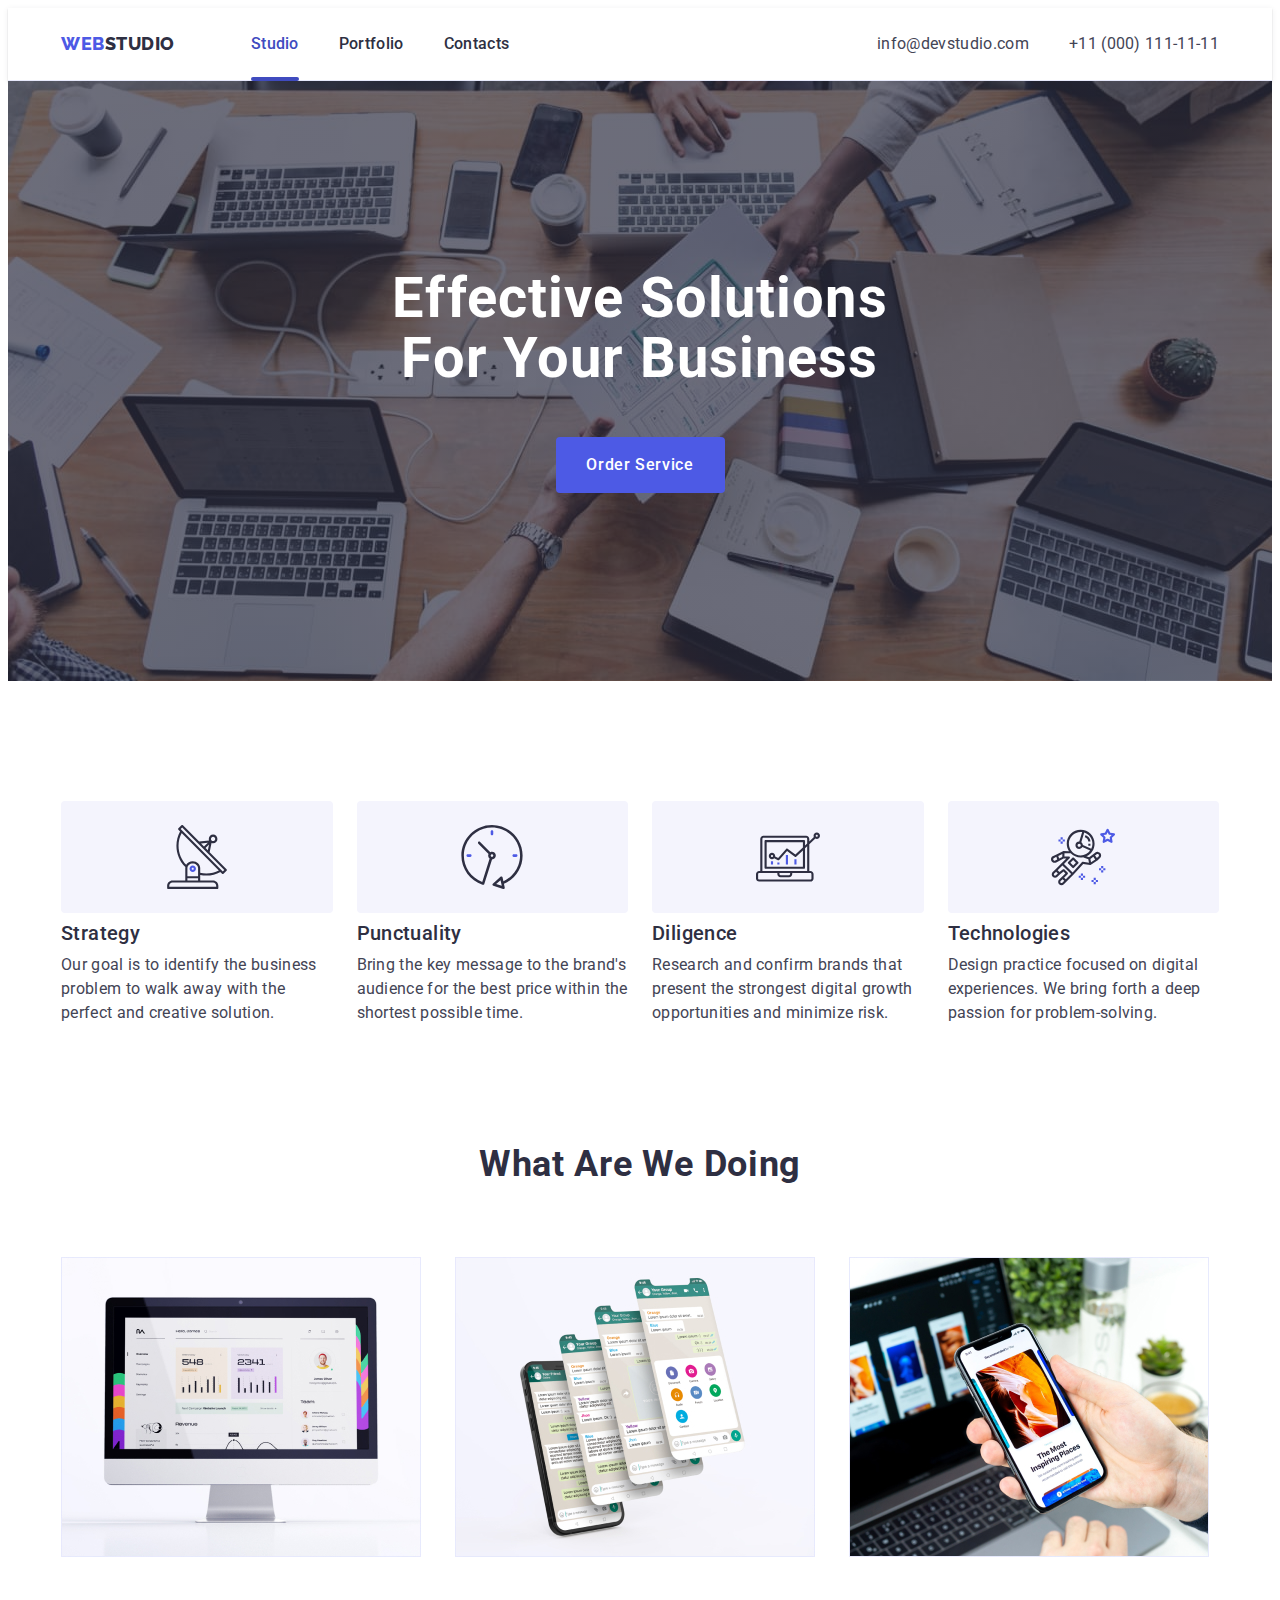
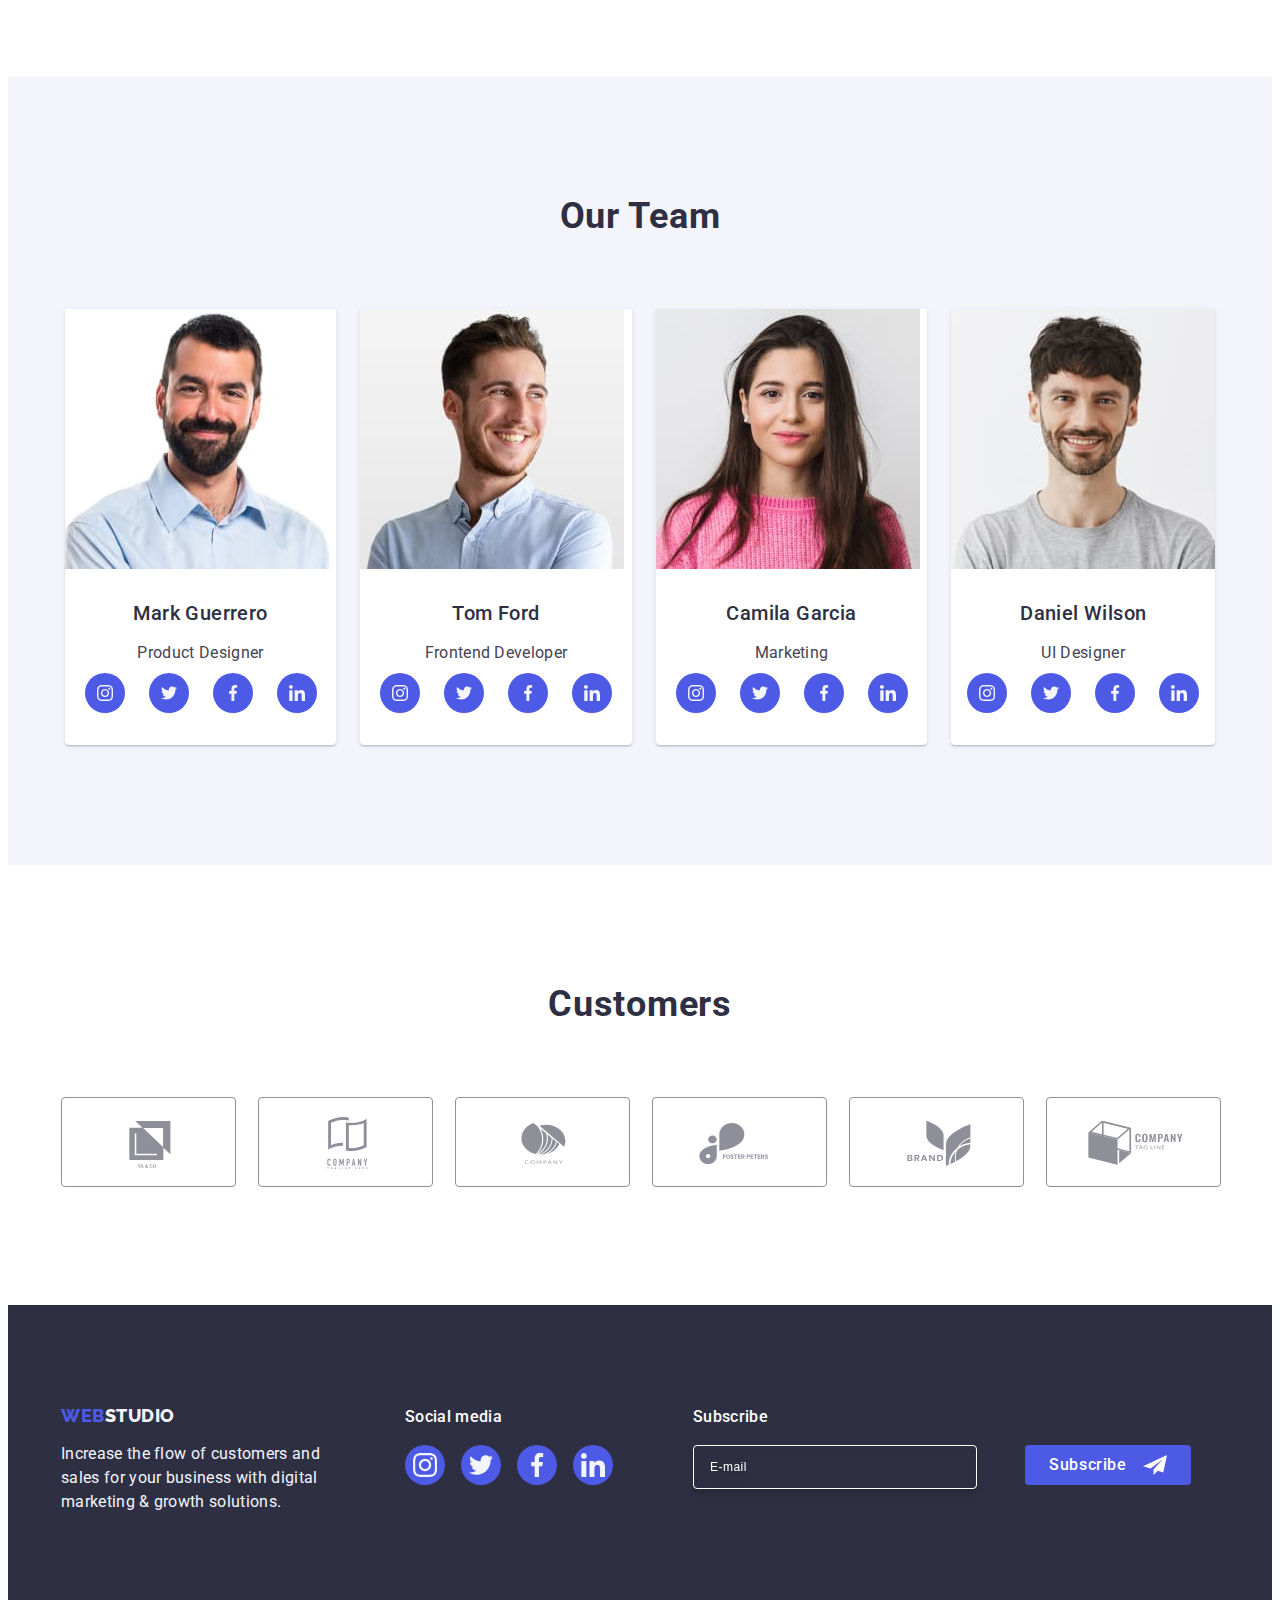
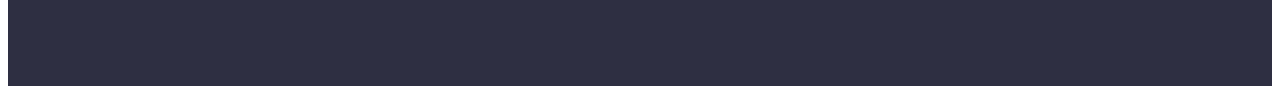
==== commit 24209ba4: "css" ====
--- a/index.html
+++ b/index.html
@@ -331,7 +331,9 @@
             </div>
           </li>
 
-          <li class="ul-three-content list-background">
+<!-- ul-three-content -->
+
+          <li class=" list-background margin-ziro">
 
 
             <img class="img-screen" srcset="
--- a/css/styles.css
+++ b/css/styles.css
@@ -1195,7 +1195,7 @@
     }
 }
 
-@media screen and (max-width: 428px) {
+@media only screen and (max-width: 428px) {
     .ul-content {
     margin-bottom: 72px;
     }
@@ -1452,6 +1452,11 @@
         max-width: 264px;
     }
 
+    .margin-ziro {
+        margin-bottom: 0;
+        
+    }
+
     .footer-p-two {
         color: #FFFFFF;
         font-size: 16px;
@@ -1482,7 +1487,7 @@
     }
 
     .input {
-    width: 380px;
+    width: 264px;
         height: 40px;
         border: 1px solid var(--white, #FFF);
         background-color: transparent;
@@ -2168,6 +2173,10 @@
     align-items: center;
 }
 
+.div-footer-two {
+    gap: 72px 24px;
+}
+
 .div-footer {
     display: flex;
     flex-direction: row;
@@ -2358,9 +2367,7 @@
     flex-wrap: wrap;
 }
 
-.div-footer {
-    gap: 72px 24px;
-}
+
 
 .li-customers {
     width: calc((100% - 48px) / 3);
@@ -2503,8 +2510,7 @@
 }
 
 .section-one {
-    background-image: linear-gradient(rgba(46, 47, 66, 0.7),
-            rgba(46, 47, 66, 0.7)), url(../images/images/dark-bg-tablet1.jpg);
+    
     width: 100%;
     background-size: cover;
     background-repeat: no-repeat;
@@ -3047,6 +3053,11 @@
      box-shadow: 0px 1px 6px rgba(46, 47, 66, 0.08),
     0px 1px 1px rgba(46, 47, 66, 0.16),
     0px 2px 1px rgba(46, 47, 66, 0.08); 
+    width: calc((100% - 72px) / 4);
+        border-radius: 0px 0px 4px 4px;
+        box-shadow: 0px 1px 6px rgba(46, 47, 66, 0.08),
+            0px 1px 1px rgba(46, 47, 66, 0.16),
+            0px 2px 1px rgba(46, 47, 66, 0.08);
 }
 
 
@@ -3292,6 +3303,7 @@
      box-shadow: 0px 1px 6px rgba(46, 47, 66, 0.08),
     0px 1px 1px rgba(46, 47, 66, 0.16),
     0px 2px 1px rgba(46, 47, 66, 0.08); 
+    
 }
 
 
@@ -3416,7 +3428,7 @@
 }
 
 .div-footer-two {
-    margin-right: 120px;
+    margin-right: 80px;
 }
 
 .footer-p-two {
